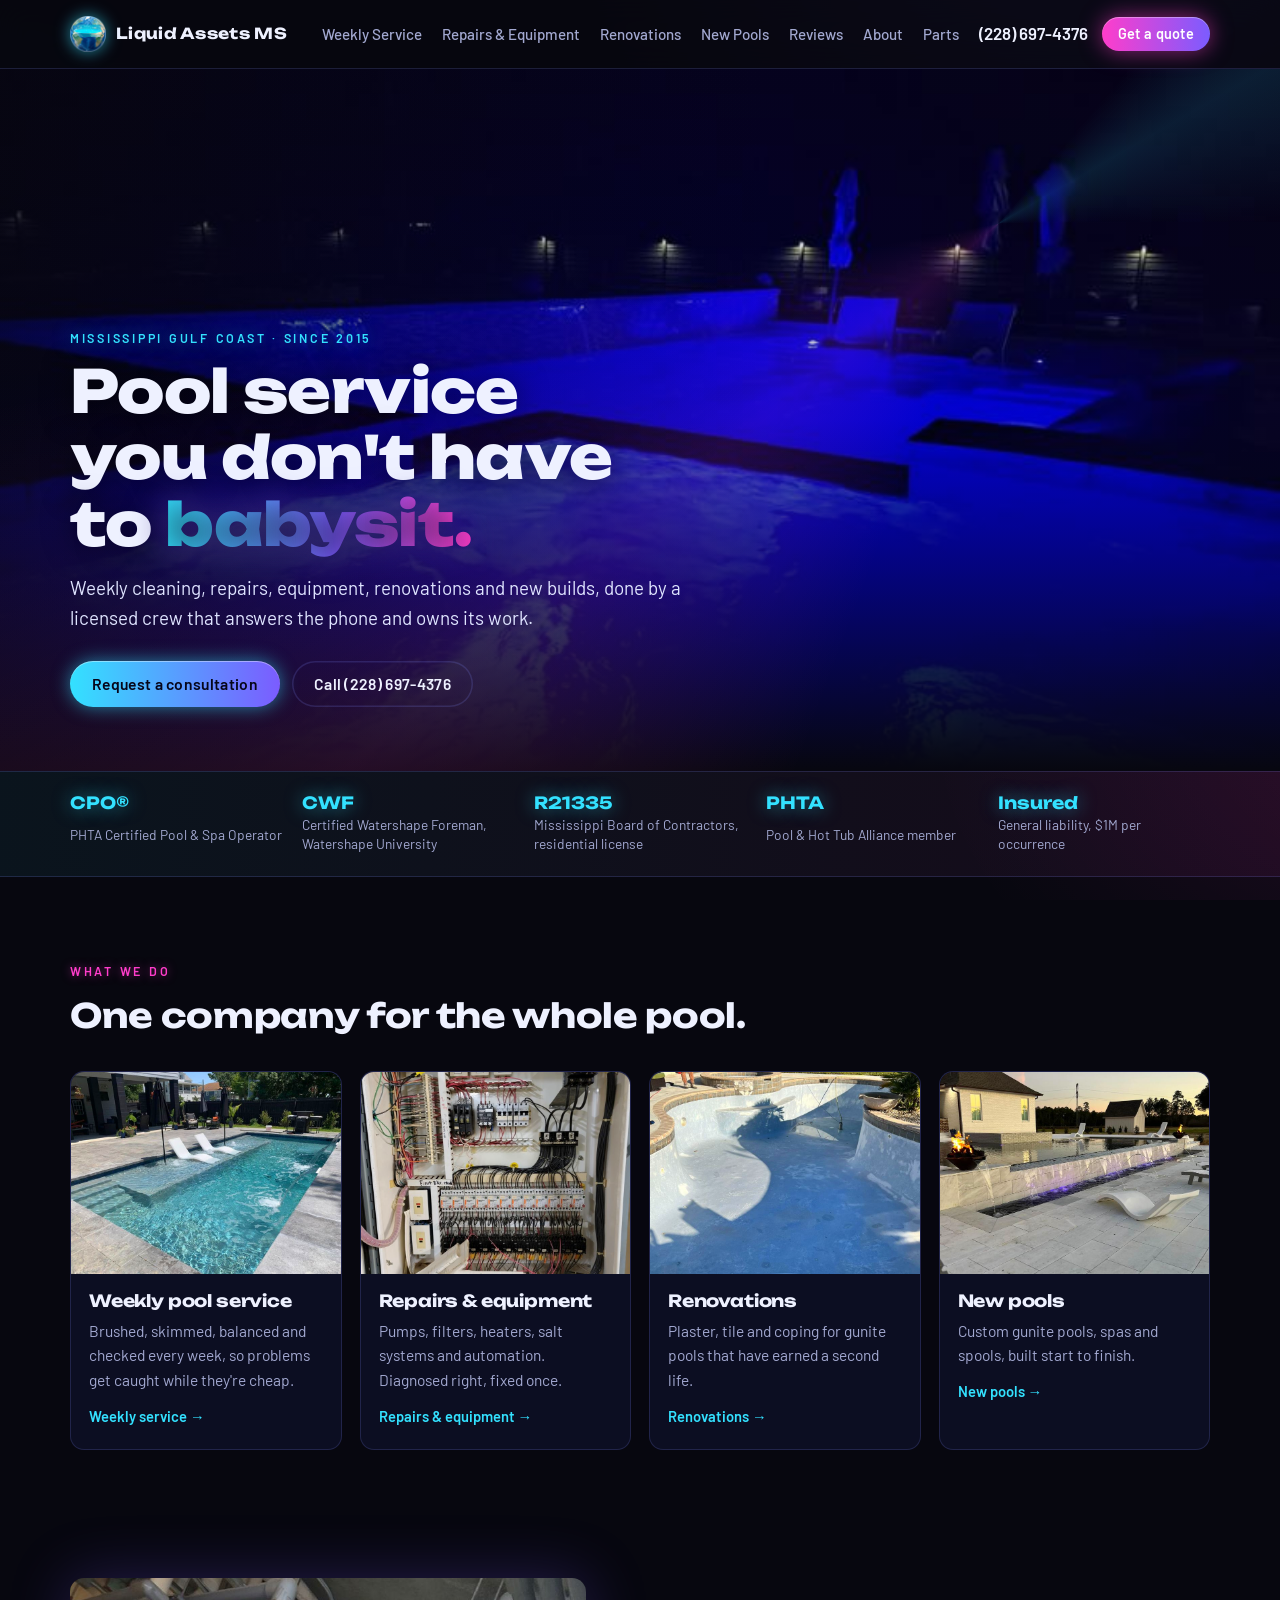
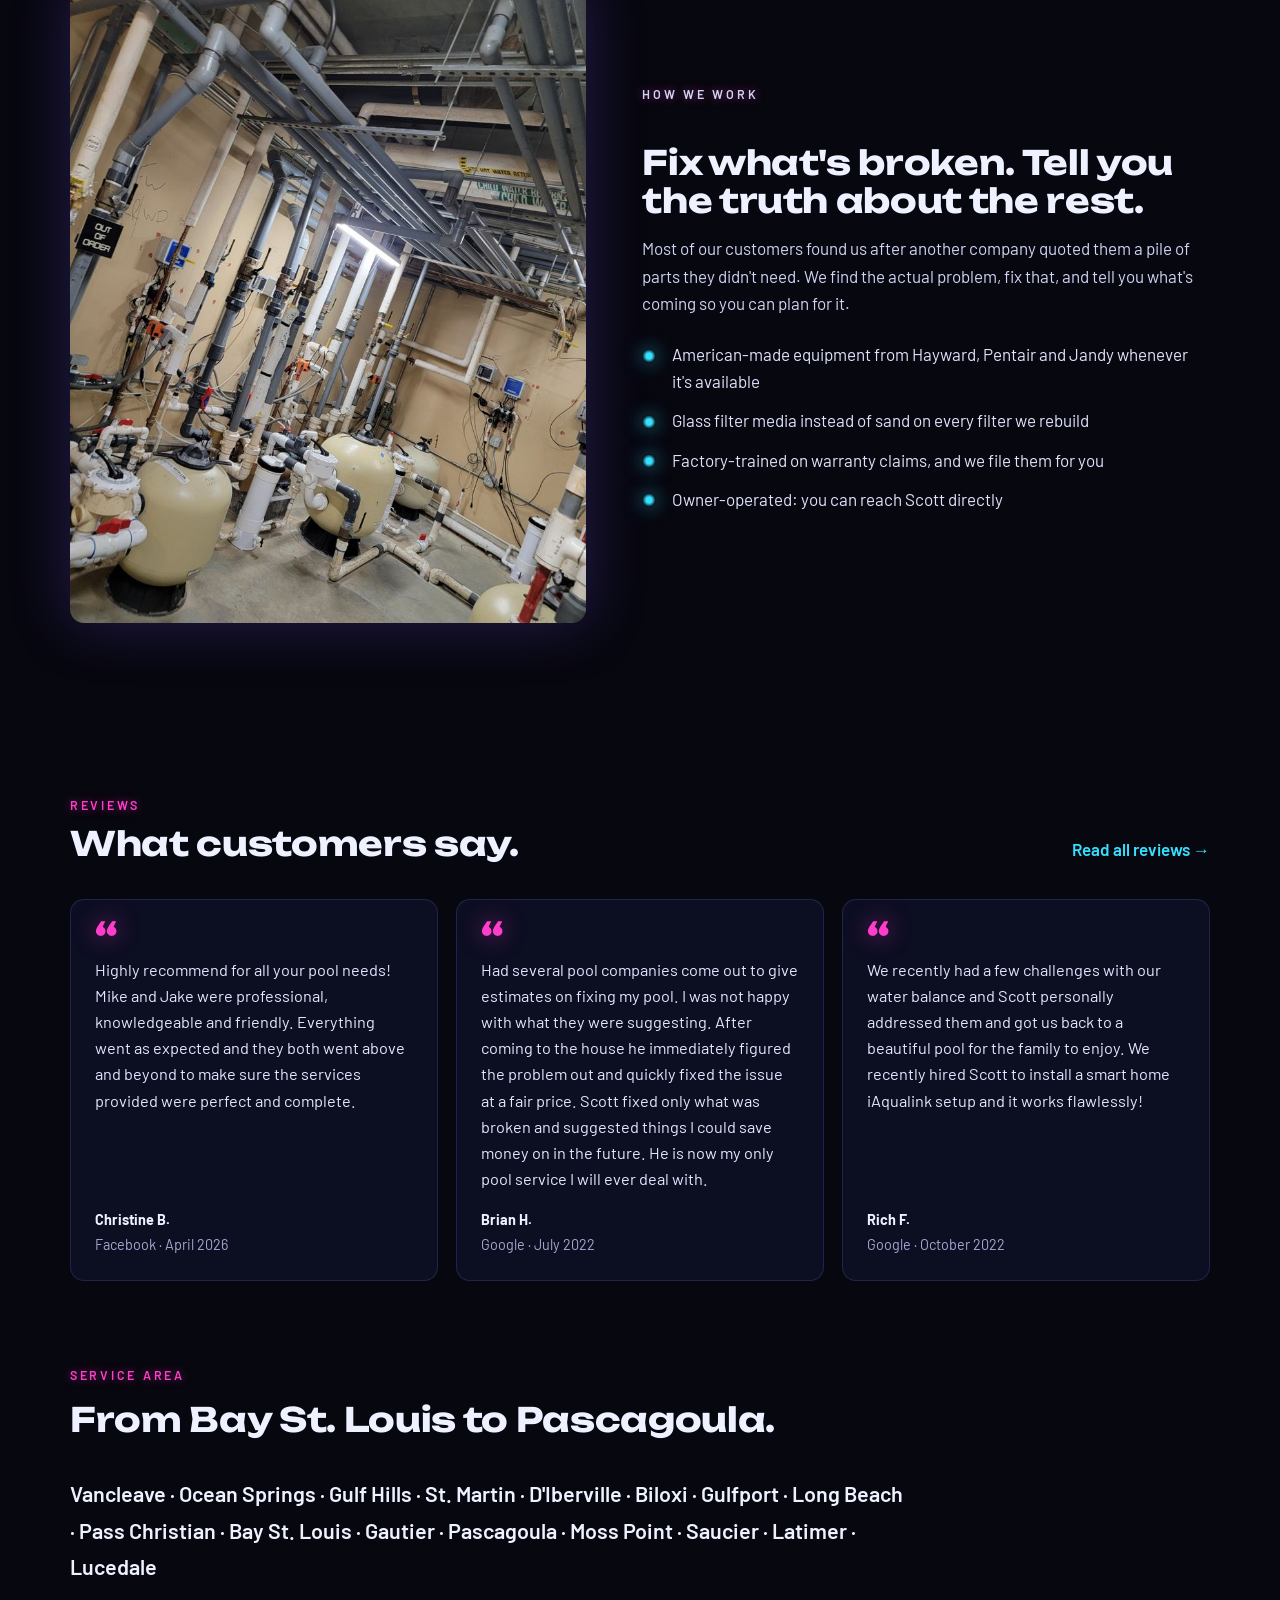
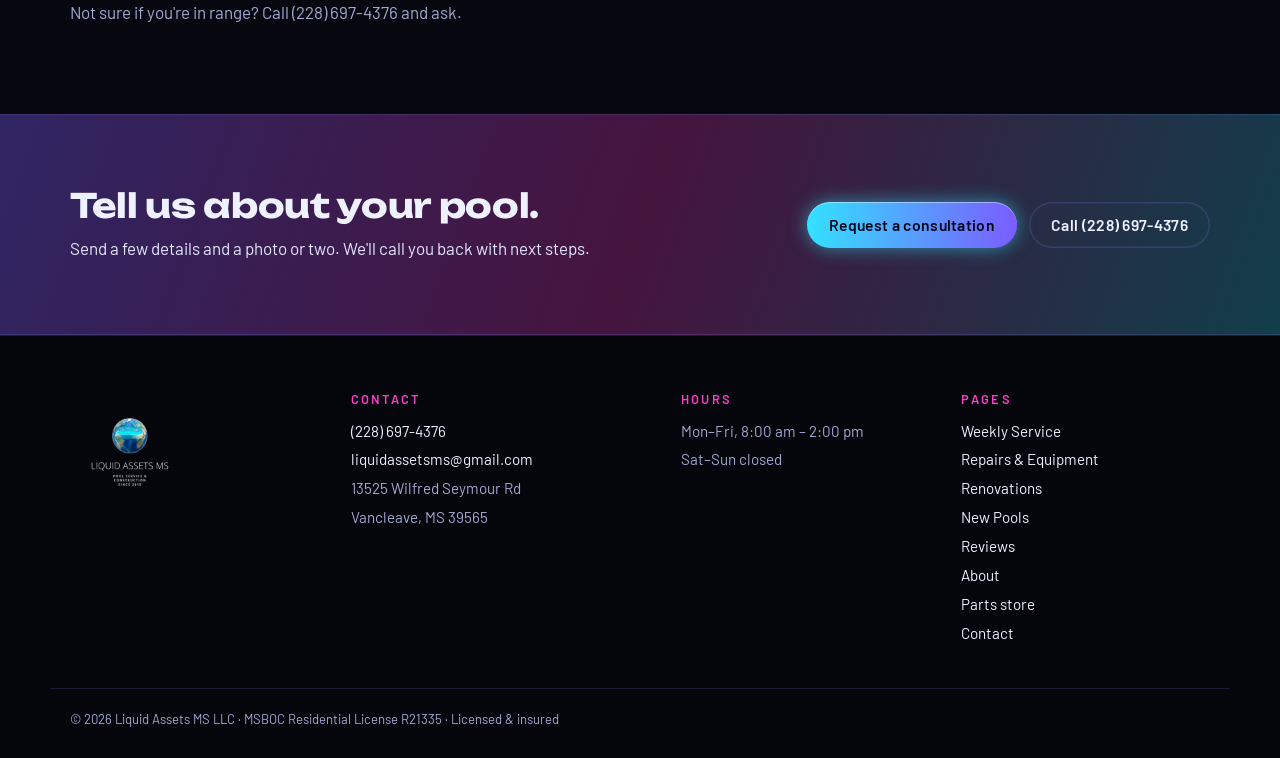
==== index.html @ 737e384e "Rebuild liquidassetsms.com as a static site Co-Authored-By: Claude Opus 5.5 <noreply@anthropic.com>" ====
<!doctype html>
<html lang="en"><head><meta charset="utf-8"><meta name="viewport" content="width=device-width, initial-scale=1, viewport-fit=cover">
<title>Liquid Assets MS | Pool Service, Repair & Construction on the Mississippi Gulf Coast</title>
<meta name="description" content="Weekly pool service, equipment repair, renovations and new gunite pools from Vancleave to Gulfport. CPO-certified, licensed and insured. Call (228) 697-4376.">
<link rel="canonical" href="https://liquidassetsms.com/">
<meta property="og:title" content="Liquid Assets MS | Pool Service, Repair & Construction on the Mississippi Gulf Coast"><meta property="og:description" content="Weekly pool service, equipment repair, renovations and new gunite pools from Vancleave to Gulfport. CPO-certified, licensed and insured. Call (228) 697-4376.">
<meta property="og:type" content="website"><meta property="og:url" content="https://liquidassetsms.com/">
<meta property="og:image" content="https://liquidassetsms.com/img/night-led-1600.jpg">
<link rel="icon" href="/img/favicon.png"><link rel="apple-touch-icon" href="/img/apple-touch-icon.png">
<link rel="preconnect" href="https://fonts.googleapis.com"><link rel="preconnect" href="https://fonts.gstatic.com" crossorigin>
<link rel="stylesheet" href="https://fonts.googleapis.com/css2?family=Unbounded:wght@500;700;800&family=Barlow:ital,wght@0,400;0,500;0,600;1,400&display=swap">
<link rel="stylesheet" href="/style.css"><script type="application/ld+json">{"@context": "https://schema.org", "@type": "HomeAndConstructionBusiness", "name": "Liquid Assets MS LLC", "url": "https://liquidassetsms.com/", "telephone": "(228) 697-4376", "email": "liquidassetsms@gmail.com", "image": "https://liquidassetsms.com/img/hero-sun-shelf-1600.jpg", "logo": "https://liquidassetsms.com/img/logo-dark.png", "foundingDate": "2015", "address": {"@type": "PostalAddress", "streetAddress": "13525 Wilfred Seymour Rd", "addressLocality": "Vancleave", "addressRegion": "MS", "postalCode": "39565", "addressCountry": "US"}, "areaServed": [{"@type": "City", "name": "Vancleave, MS"}, {"@type": "City", "name": "Ocean Springs, MS"}, {"@type": "City", "name": "Gulf Hills, MS"}, {"@type": "City", "name": "St. Martin, MS"}, {"@type": "City", "name": "D'Iberville, MS"}, {"@type": "City", "name": "Biloxi, MS"}, {"@type": "City", "name": "Gulfport, MS"}, {"@type": "City", "name": "Long Beach, MS"}, {"@type": "City", "name": "Pass Christian, MS"}, {"@type": "City", "name": "Bay St. Louis, MS"}, {"@type": "City", "name": "Gautier, MS"}, {"@type": "City", "name": "Pascagoula, MS"}, {"@type": "City", "name": "Moss Point, MS"}, {"@type": "City", "name": "Saucier, MS"}, {"@type": "City", "name": "Latimer, MS"}, {"@type": "City", "name": "Lucedale, MS"}], "openingHoursSpecification": [{"@type": "OpeningHoursSpecification", "dayOfWeek": ["Monday", "Tuesday", "Wednesday", "Thursday", "Friday"], "opens": "08:00", "closes": "14:00"}], "sameAs": ["https://www.facebook.com/546975282331379"]}</script>
</head><body>
<a class="skip" href="#main">Skip to content</a>
<header class="top">
  <div class="wrap top-row">
    <a class="brand" href="/"><img src="/img/globe.png" alt="" width="36" height="36"><span>Liquid Assets MS</span></a>
    <nav class="nav" aria-label="Main"><a href="/pool-service/">Weekly Service</a><a href="/equipment-repairs-upgrades/">Repairs & Equipment</a><a href="/pool-renovations/">Renovations</a><a href="/new-construction/">New Pools</a><a href="/reviews/">Reviews</a><a href="/about/">About</a><a href="/parts/">Parts</a></nav>
    <div class="top-actions">
      <a class="tel" href="tel:+12286974376">(228) 697-4376</a>
      <a class="btn btn-sm" href="/request-a-consultation/">Get a quote</a>
      <button class="menu" type="button" aria-expanded="false" aria-controls="mnav">Menu</button>
    </div>
  </div>
  <nav id="mnav" class="mnav" hidden aria-label="Mobile"><a href="/pool-service/">Weekly Service</a><a href="/equipment-repairs-upgrades/">Repairs & Equipment</a><a href="/pool-renovations/">Renovations</a><a href="/new-construction/">New Pools</a><a href="/reviews/">Reviews</a><a href="/about/">About</a><a href="/parts/">Parts</a><a href="/contact/">Contact</a></nav>
</header>
<main id="main">
<section class="hero">
  <img class="hero-img" src="/img/night-commercial-1600.jpg" srcset="/img/night-commercial-800.jpg 800w, /img/night-commercial-1600.jpg 1600w" sizes="(max-width: 760px) 100vw, 50vw" alt="Pool lit magenta and blue at night" loading="eager" decoding="async">
  <div class="hero-shade"></div>
  <div class="wrap hero-copy">
    <p class="eyebrow light">Mississippi Gulf Coast · Since 2015</p>
    <h1>Pool service you don't have to <em>babysit.</em></h1>
    <p class="lede light">Weekly cleaning, repairs, equipment, renovations and new builds, done by a licensed crew that answers the phone and owns its work.</p>
    <div class="actions">
      <a class="btn btn-light" href="/request-a-consultation/">Request a consultation</a>
      <a class="btn btn-ghost-light" href="tel:+12286974376">Call (228) 697-4376</a>
    </div>
  </div>
</section>

<section class="creds" aria-label="Licenses and certifications">
  <div class="wrap creds-row">
    <div class="cred"><strong>CPO®</strong><span>PHTA Certified Pool & Spa Operator</span></div><div class="cred"><strong>CWF</strong><span>Certified Watershape Foreman, Watershape University</span></div><div class="cred"><strong>R21335</strong><span>Mississippi Board of Contractors, residential license</span></div><div class="cred"><strong>PHTA</strong><span>Pool & Hot Tub Alliance member</span></div><div class="cred"><strong>Insured</strong><span>General liability, $1M per occurrence</span></div>
  </div>
</section>

<section class="wrap section">
  <div class="section-head">
    <p class="eyebrow">What we do</p>
    <h2>One company for the whole pool.</h2>
  </div>
  <div class="services">
    <a class="svc" href="/pool-service/"><img class="" src="/img/hero-sun-shelf-1600.jpg" srcset="/img/hero-sun-shelf-800.jpg 800w, /img/hero-sun-shelf-1600.jpg 1600w" sizes="(max-width: 760px) 100vw, 50vw" alt="Pool with a tanning ledge, two loungers and a sheer descent" loading="lazy" decoding="async"><div><h3>Weekly pool service</h3><p>Brushed, skimmed, balanced and checked every week, so problems get caught while they're cheap.</p><span class="more">Weekly service</span></div></a>
    <a class="svc" href="/equipment-repairs-upgrades/"><img class="" src="/img/automation-panel-1600.jpg" srcset="/img/automation-panel-800.jpg 800w, /img/automation-panel-1600.jpg 1600w" sizes="(max-width: 760px) 100vw, 50vw" alt="Pool automation control panel wired with relays and breakers" loading="lazy" decoding="async"><div><h3>Repairs & equipment</h3><p>Pumps, filters, heaters, salt systems and automation. Diagnosed right, fixed once.</p><span class="more">Repairs & equipment</span></div></a>
    <a class="svc" href="/pool-renovations/"><img class="" src="/img/plaster-prep-1600.jpg" srcset="/img/plaster-prep-800.jpg 800w, /img/plaster-prep-1600.jpg 1600w" sizes="(max-width: 760px) 100vw, 50vw" alt="Drained gunite pool prepped for new plaster" loading="lazy" decoding="async"><div><h3>Renovations</h3><p>Plaster, tile and coping for gunite pools that have earned a second life.</p><span class="more">Renovations</span></div></a>
    <a class="svc" href="/new-construction/"><img class="" src="/img/sunset-fire-bowl-1600.jpg" srcset="/img/sunset-fire-bowl-800.jpg 800w, /img/sunset-fire-bowl-1600.jpg 1600w" sizes="(max-width: 760px) 100vw, 50vw" alt="New pool at dusk with a fire bowl, sheer descent and paver deck" loading="lazy" decoding="async"><div><h3>New pools</h3><p>Custom gunite pools, spas and spools, built start to finish.</p><span class="more">New pools</span></div></a>
  </div>
</section>

<section class="split">
  <div class="wrap split-grid">
    <div class="split-photo"><img class="" src="/img/equipment-room-1600.jpg" srcset="/img/equipment-room-800.jpg 800w, /img/equipment-room-1600.jpg 1600w" sizes="(max-width: 760px) 100vw, 50vw" alt="Commercial pool equipment room with sand filters and plumbing manifolds" loading="lazy" decoding="async"></div>
    <div class="prose">
      <p class="eyebrow">How we work</p>
      <h2>Fix what's broken. Tell you the truth about the rest.</h2>
      <p>Most of our customers found us after another company quoted them a pile of parts they didn't need. We find the actual problem, fix that, and tell you what's coming so you can plan for it.</p>
      <ul class="checks">
        <li>American-made equipment from Hayward, Pentair and Jandy whenever it's available</li>
        <li>Glass filter media instead of sand on every filter we rebuild</li>
        <li>Factory-trained on warranty claims, and we file them for you</li>
        <li>Owner-operated: you can reach Scott directly</li>
      </ul>
    </div>
  </div>
</section>

<section class="wrap section">
  <div class="section-head row">
    <div><p class="eyebrow">Reviews</p><h2>What customers say.</h2></div>
    <a class="link" href="/reviews/">Read all reviews</a>
  </div>
  <div class="reviews three"><figure class="review"><blockquote>Highly recommend for all your pool needs! Mike and Jake were professional, knowledgeable and friendly. Everything went as expected and they both went above and beyond to make sure the services provided were perfect and complete.</blockquote><figcaption><strong>Christine B.</strong><span>Facebook · April 2026</span></figcaption></figure><figure class="review"><blockquote>Had several pool companies come out to give estimates on fixing my pool. I was not happy with what they were suggesting. After coming to the house he immediately figured the problem out and quickly fixed the issue at a fair price. Scott fixed only what was broken and suggested things I could save money on in the future. He is now my only pool service I will ever deal with.</blockquote><figcaption><strong>Brian H.</strong><span>Google · July 2022</span></figcaption></figure><figure class="review"><blockquote>We recently had a few challenges with our water balance and Scott personally addressed them and got us back to a beautiful pool for the family to enjoy. We recently hired Scott to install a smart home iAqualink setup and it works flawlessly!</blockquote><figcaption><strong>Rich F.</strong><span>Google · October 2022</span></figcaption></figure></div>
</section>

<section class="wrap section area">
  <div class="section-head"><p class="eyebrow">Service area</p><h2>From Bay St. Louis to Pascagoula.</h2></div>
  <p class="towns">Vancleave · Ocean Springs · Gulf Hills · St. Martin · D'Iberville · Biloxi · Gulfport · Long Beach · Pass Christian · Bay St. Louis · Gautier · Pascagoula · Moss Point · Saucier · Latimer · Lucedale</p>
  <p class="muted">Not sure if you're in range? Call (228) 697-4376 and ask.</p>
</section>

<section class="band">
  <div class="wrap band-inner">
    <div><h2>Tell us about your pool.</h2><p>Send a few details and a photo or two. We'll call you back with next steps.</p></div>
    <div class="band-actions">
      <a class="btn btn-light" href="/request-a-consultation/">Request a consultation</a>
      <a class="btn btn-ghost-light" href="tel:+12286974376">Call (228) 697-4376</a>
    </div>
  </div>
</section>
</main>
<footer class="foot">
  <div class="wrap foot-grid">
    <div><img src="/img/logo-white.png" alt="Liquid Assets MS, pool service and construction since 2015" width="120" height="120"></div>
    <div><h2>Contact</h2><p><a href="tel:+12286974376">(228) 697-4376</a><br><a href="mailto:liquidassetsms@gmail.com">liquidassetsms@gmail.com</a><br>13525 Wilfred Seymour Rd<br>Vancleave, MS 39565</p></div>
    <div><h2>Hours</h2><p>Mon–Fri, 8:00 am – 2:00 pm<br>Sat–Sun closed</p></div>
    <div><h2>Pages</h2><p><a href="/pool-service/">Weekly Service</a><br><a href="/equipment-repairs-upgrades/">Repairs & Equipment</a><br><a href="/pool-renovations/">Renovations</a><br><a href="/new-construction/">New Pools</a><br><a href="/reviews/">Reviews</a><br><a href="/about/">About</a><br><a href="/parts/">Parts store</a><br><a href="/contact/">Contact</a></p></div>
  </div>
  <div class="wrap fine">© <span id="yr">2026</span> Liquid Assets MS LLC · MSBOC Residential License R21335 · Licensed &amp; insured</div>
</footer>
<script>
document.getElementById('yr').textContent=new Date().getFullYear();
var m=document.querySelector('.menu'),mn=document.getElementById('mnav');
m.addEventListener('click',function(){var o=mn.hidden;mn.hidden=!o;m.setAttribute('aria-expanded',o);m.textContent=o?'Close':'Menu';});
document.querySelectorAll('form[data-preview="1"]').forEach(function(f){f.addEventListener('submit',function(e){e.preventDefault();f.querySelector('.form-note').textContent='Preview only: on the live site this sends to liquidassetsms@gmail.com.';});});
</script>
</body></html>
---- style.css ----
/* Liquid Assets MS: night-swim theme. Dark ground, neon pool light, one glow per element. */
:root {
  color-scheme: dark;
  --night: #07070f;
  --deep: #0c0e22;
  --panel: #12153a;
  --panel-2: #181c4a;
  --ink: #eef1ff;
  --muted: #a2a8d0;
  --line: rgba(130, 140, 255, .18);
  --cyan: #33e1ff;
  --magenta: #ff3dcb;
  --violet: #7b5cff;
  --glow-c: 0 0 18px rgba(51, 225, 255, .55);
  --glow-m: 0 0 22px rgba(255, 61, 203, .55);
  --radius: 14px;
  --display: "Unbounded", "Arial Black", "Helvetica Neue", sans-serif;
  --body: "Barlow", "Helvetica Neue", Arial, sans-serif;
}
* { box-sizing: border-box; }
html { scroll-behavior: smooth; }
body {
  margin: 0; background: var(--night); color: var(--ink);
  font: 400 17px/1.6 var(--body);
  background-image:
    radial-gradient(900px 600px at 85% -10%, rgba(123, 92, 255, .22), transparent 60%),
    radial-gradient(700px 500px at -10% 30%, rgba(51, 225, 255, .10), transparent 60%),
    radial-gradient(800px 600px at 110% 80%, rgba(255, 61, 203, .10), transparent 60%);
  background-attachment: fixed;
}
[hidden] { display: none !important; }
img { max-width: 100%; height: auto; display: block; }
a { color: var(--cyan); text-decoration: none; }
a:hover { text-shadow: var(--glow-c); }
:focus-visible { outline: 2px solid var(--cyan); outline-offset: 3px; border-radius: 6px; }
h1, h2, h3 { font-family: var(--display); line-height: 1.12; margin: 0; text-wrap: balance; letter-spacing: -.01em; }
h1 { font-size: clamp(2rem, 5.4vw, 3.7rem); font-weight: 800; }
h2 { font-size: clamp(1.4rem, 3vw, 2.1rem); font-weight: 700; }
h3 { font-size: 1.05rem; font-weight: 700; }
h1 em, h2 em {
  font-style: normal;
  background: linear-gradient(90deg, var(--cyan), var(--violet) 55%, var(--magenta));
  -webkit-background-clip: text; background-clip: text; color: transparent;
  filter: drop-shadow(0 0 14px rgba(123, 92, 255, .5));
}
p { margin: 0; }
.wrap { width: 100%; max-width: 1180px; margin-inline: auto; padding-inline: 20px; }
.skip { position: absolute; left: -999px; top: 8px; background: var(--ink); color: var(--night); padding: 8px 12px; z-index: 50; }
.skip:focus { left: 8px; }
.eyebrow {
  font: 600 .78rem/1 var(--body); letter-spacing: .22em; text-transform: uppercase; color: var(--magenta);
  text-shadow: 0 0 10px rgba(255, 61, 203, .5); margin-bottom: 14px;
}
.eyebrow.light { color: var(--cyan); text-shadow: var(--glow-c); }
.lede { font-size: 1.18rem; color: var(--muted); max-width: 60ch; margin-top: 16px; }
.lede.light { color: #dfe4ff; }
.muted { color: var(--muted); }

/* buttons */
.btn {
  display: inline-flex; align-items: center; justify-content: center; gap: 8px;
  font: 600 .98rem/1 var(--body); letter-spacing: .02em; color: #fff;
  padding: 15px 22px; border-radius: 999px; border: 0; cursor: pointer;
  background: linear-gradient(90deg, var(--magenta), var(--violet));
  box-shadow: var(--glow-m), inset 0 1px 0 rgba(255, 255, 255, .35);
  transition: transform .15s ease, box-shadow .2s ease;
}
.btn:hover { transform: translateY(-1px); box-shadow: 0 0 32px rgba(255, 61, 203, .8), inset 0 1px 0 rgba(255, 255, 255, .4); text-shadow: none; }
.btn-sm { padding: 10px 16px; font-size: .9rem; }
.btn-light { background: linear-gradient(90deg, var(--cyan), var(--violet)); box-shadow: var(--glow-c), inset 0 1px 0 rgba(255, 255, 255, .4); color: #06061a; }
.btn-light:hover { box-shadow: 0 0 34px rgba(51, 225, 255, .85); }
.btn-ghost, .btn-ghost-light { background: transparent; color: var(--ink); box-shadow: inset 0 0 0 1.5px var(--line); }
.btn-ghost:hover, .btn-ghost-light:hover { box-shadow: inset 0 0 0 1.5px var(--cyan), var(--glow-c); }
.actions { display: flex; flex-wrap: wrap; gap: 12px; margin-top: 28px; }
.link { font-weight: 600; }
.link::after { content: " →"; }

/* header */
.top { position: sticky; top: env(safe-area-inset-top, 0px); z-index: 20; background: rgba(7, 7, 15, .78); backdrop-filter: blur(14px); -webkit-backdrop-filter: blur(14px); border-bottom: 1px solid var(--line); }
.top-row { display: flex; align-items: center; gap: 20px; min-height: 68px; }
.brand { display: flex; align-items: center; gap: 10px; color: var(--ink); font: 700 .95rem/1 var(--display); letter-spacing: .02em; white-space: nowrap; }
.brand img { filter: drop-shadow(0 0 8px rgba(51, 225, 255, .6)); }
.brand:hover { text-shadow: none; }
.nav { display: flex; gap: 20px; margin-left: auto; }
.nav a { color: var(--muted); font-weight: 500; font-size: .95rem; white-space: nowrap; }
.nav a:hover, .nav a[aria-current="page"] { color: var(--ink); text-shadow: var(--glow-c); }
.top-actions { display: flex; align-items: center; gap: 14px; }
.tel { color: var(--ink); font-weight: 600; white-space: nowrap; }
.menu { display: none; background: transparent; color: var(--ink); border: 1.5px solid var(--line); border-radius: 999px; padding: 9px 14px; font: 600 .9rem var(--body); cursor: pointer; }
.mnav { display: grid; padding: 8px 20px 18px; border-top: 1px solid var(--line); }
.mnav a { color: var(--ink); padding: 12px 0; border-bottom: 1px solid var(--line); font-weight: 500; }
@media (max-width: 1080px) { .nav { display: none; } .menu { display: inline-block; } .top-actions { margin-left: auto; } }
@media (max-width: 560px) { .tel { display: none; } .brand span { font-size: .82rem; } }

/* hero */
.hero { position: relative; isolation: isolate; overflow: hidden; min-height: min(78vh, 720px); display: flex; align-items: flex-end; }
.hero-img { position: absolute; inset: 0; width: 100%; height: 100%; object-fit: cover; z-index: -2; }
.hero-shade { position: absolute; inset: 0; z-index: -1;
  background: linear-gradient(180deg, rgba(7, 7, 15, .05) 0%, rgba(7, 7, 15, .2) 50%, var(--night) 100%),
              linear-gradient(90deg, rgba(7, 7, 15, .7) 0%, rgba(7, 7, 15, 0) 60%); }
.hero::after { /* slow club-light sweep */
  content: ""; position: absolute; inset: -20%; z-index: -1; pointer-events: none;
  background: conic-gradient(from 0deg at 70% 30%, transparent 0 40deg, rgba(51, 225, 255, .12) 60deg, transparent 90deg 200deg, rgba(255, 61, 203, .12) 230deg, transparent 260deg);
  animation: sweep 18s linear infinite;
}
@keyframes sweep { to { transform: rotate(360deg); } }
.hero-copy { padding-block: 120px 64px; }
.hero h1 { max-width: 14ch; text-shadow: 0 2px 30px rgba(0, 0, 0, .6); }

/* credentials strip */
.creds { border-block: 1px solid var(--line); background: linear-gradient(90deg, rgba(51, 225, 255, .06), rgba(255, 61, 203, .06)); }
.creds-row { display: grid; grid-template-columns: repeat(5, 1fr); gap: 20px; padding-block: 22px; }
.cred { display: grid; gap: 4px; }
.cred strong { font: 700 1.05rem/1.1 var(--display); color: var(--cyan); text-shadow: var(--glow-c); }
.cred span { font-size: .86rem; color: var(--muted); line-height: 1.35; }
@media (max-width: 900px) { .creds-row { grid-template-columns: repeat(2, 1fr); } }

/* sections */
.section { padding-block: 88px; }
.section-head { margin-bottom: 36px; display: grid; gap: 6px; }
.section-head.row { display: flex; justify-content: space-between; align-items: end; gap: 20px; flex-wrap: wrap; }
.services { display: grid; grid-template-columns: repeat(4, 1fr); gap: 18px; }
@media (max-width: 1000px) { .services { grid-template-columns: repeat(2, 1fr); } }
@media (max-width: 560px) { .services { grid-template-columns: 1fr; } }
.svc { display: grid; grid-template-rows: auto 1fr; background: var(--deep); border: 1px solid var(--line); border-radius: var(--radius); overflow: hidden; color: var(--ink); transition: border-color .2s, box-shadow .2s, transform .2s; }
.svc img { aspect-ratio: 4 / 3; object-fit: cover; width: 100%; filter: saturate(1.15); }
.svc > div { padding: 18px 18px 20px; display: grid; gap: 8px; align-content: start; }
.svc p { color: var(--muted); font-size: .97rem; }
.svc .more { color: var(--cyan); font-weight: 600; font-size: .92rem; margin-top: 4px; }
.svc .more::after { content: " →"; }
.svc:hover { border-color: rgba(51, 225, 255, .6); box-shadow: 0 0 0 1px rgba(51, 225, 255, .3), 0 10px 40px rgba(51, 225, 255, .15); transform: translateY(-2px); text-shadow: none; }

.split { padding-block: 40px 88px; }
.split-grid { display: grid; grid-template-columns: 1fr 1.1fr; gap: 56px; align-items: center; }
.split-photo img { border-radius: var(--radius); aspect-ratio: 4 / 5; object-fit: cover; width: 100%; box-shadow: 0 0 60px rgba(123, 92, 255, .25); }
@media (max-width: 860px) { .split-grid { grid-template-columns: 1fr; gap: 32px; } .split-photo img { aspect-ratio: 4 / 3; } }
.prose { display: grid; gap: 16px; max-width: 64ch; }
.prose h2 { margin-top: 14px; }
.prose h2:first-child { margin-top: 0; }
.prose p { color: #cfd3f2; }
.checks { list-style: none; padding: 0; margin: 8px 0 0; display: grid; gap: 12px; }
.checks li { padding-left: 30px; position: relative; color: #dfe2fb; }
.checks li::before { content: ""; position: absolute; left: 0; top: .45em; width: 14px; height: 14px; border-radius: 50%; background: radial-gradient(circle, var(--cyan) 30%, transparent 70%); box-shadow: var(--glow-c); }

/* reviews */
.reviews { display: grid; grid-template-columns: repeat(2, 1fr); gap: 18px; }
.reviews.three { grid-template-columns: repeat(3, 1fr); }
@media (max-width: 960px) { .reviews, .reviews.three { grid-template-columns: 1fr; } }
.review { margin: 0; padding: 24px; background: var(--deep); border: 1px solid var(--line); border-radius: var(--radius); display: grid; gap: 16px; align-content: space-between; }
.review blockquote { margin: 0; font-size: 1.02rem; color: #e3e6ff; }
.review blockquote::before { content: "“"; display: block; font: 800 2.4rem/0.6 var(--display); color: var(--magenta); text-shadow: var(--glow-m); margin-bottom: 10px; }
.review figcaption { display: grid; gap: 2px; font-size: .9rem; }
.review figcaption span { color: var(--muted); }

.area { padding-top: 0; }
.towns { font: 600 clamp(1.05rem, 2.2vw, 1.35rem)/1.7 var(--body); color: var(--ink); max-width: 70ch; }
.area .muted { margin-top: 14px; }

/* CTA band */
.band { padding-block: 72px; background: linear-gradient(110deg, rgba(123, 92, 255, .35), rgba(255, 61, 203, .25) 50%, rgba(51, 225, 255, .25)); border-block: 1px solid var(--line); }
.band-inner { display: flex; justify-content: space-between; align-items: center; gap: 28px; flex-wrap: wrap; }
.band p { color: #e3e6ff; margin-top: 10px; max-width: 52ch; }
.band-actions { display: flex; gap: 12px; flex-wrap: wrap; }

/* inner pages */
.page-head { padding-block: 72px 56px; }
.page-head.plain { padding-bottom: 24px; }
.page-head-grid { display: grid; grid-template-columns: 1.05fr 1fr; gap: 48px; align-items: center; }
.page-photo img { border-radius: var(--radius); aspect-ratio: 4 / 3; object-fit: cover; width: 100%; box-shadow: 0 0 70px rgba(51, 225, 255, .18); }
@media (max-width: 860px) { .page-head-grid { grid-template-columns: 1fr; gap: 28px; } .page-head { padding-top: 48px; } }
.prose-grid { display: grid; grid-template-columns: 1.6fr 1fr; gap: 56px; align-items: start; padding-block: 32px 88px; }
.contact-grid { display: grid; grid-template-columns: 1.4fr 1fr; gap: 48px; align-items: start; padding-block: 24px 88px; }
@media (max-width: 860px) { .prose-grid, .contact-grid { grid-template-columns: 1fr; gap: 32px; } }
.spec { background: var(--panel); border: 1px solid var(--line); border-radius: var(--radius); padding: 24px; display: grid; gap: 14px; position: sticky; top: 96px; }
@media (max-width: 860px) { .spec { position: static; } }
.spec h2 { font-size: 1.05rem; color: var(--cyan); text-shadow: var(--glow-c); }
.spec ul { list-style: none; padding: 0; margin: 0; display: grid; gap: 10px; }
.spec li { padding-bottom: 10px; border-bottom: 1px solid var(--line); color: #dfe2fb; }
.spec li:last-child { border-bottom: 0; padding-bottom: 0; }
.spec .k { display: block; font-size: .75rem; letter-spacing: .16em; text-transform: uppercase; color: var(--muted); }
.ba { margin: 8px 0; display: grid; grid-template-columns: 1fr 1fr; gap: 12px; }
.ba img { border-radius: 10px; aspect-ratio: 3 / 4; object-fit: cover; width: 100%; }
.ba figcaption { font-size: .8rem; letter-spacing: .16em; text-transform: uppercase; color: var(--muted); margin-top: 6px; }
.gallery { display: grid; grid-template-columns: 1fr 1fr; gap: 12px; margin: 8px 0; }
.gallery img { border-radius: 10px; aspect-ratio: 4 / 3; object-fit: cover; width: 100%; }
.badge { width: 120px; height: auto; margin-top: 6px; filter: drop-shadow(0 0 12px rgba(51, 225, 255, .35)); }

/* forms */
.form { display: grid; gap: 8px; background: var(--deep); border: 1px solid var(--line); border-radius: var(--radius); padding: 26px; }
.form .two { display: grid; grid-template-columns: 1fr 1fr; gap: 14px; }
@media (max-width: 560px) { .form .two { grid-template-columns: 1fr; } }
.form .two > div { display: grid; gap: 8px; }
label { font-weight: 600; font-size: .92rem; margin-top: 8px; }
.opt { color: var(--muted); font-weight: 400; }
input, select, textarea {
  width: 100%; font: 400 1rem var(--body); color: var(--ink); background: var(--night);
  border: 1px solid var(--line); border-radius: 10px; padding: 13px 14px;
}
input:focus, select:focus, textarea:focus { outline: none; border-color: var(--cyan); box-shadow: var(--glow-c); }
.form .btn { margin-top: 16px; justify-self: start; }
.honey { position: absolute; left: -5000px; }
.form-note { color: var(--cyan); min-height: 1.4em; }

/* footer */
.foot { border-top: 1px solid var(--line); background: #05050c; padding-top: 56px; }
.foot-grid { display: grid; grid-template-columns: 1fr 1.2fr 1fr 1fr; gap: 32px; }
@media (max-width: 860px) { .foot-grid { grid-template-columns: 1fr 1fr; } }
.foot h2 { font-size: .8rem; letter-spacing: .18em; text-transform: uppercase; color: var(--magenta); font-family: var(--body); font-weight: 600; margin-bottom: 10px; }
.foot p { color: var(--muted); line-height: 1.9; font-size: .95rem; }
.foot a { color: var(--ink); }
.fine { border-top: 1px solid var(--line); margin-top: 40px; padding-block: 20px 28px; font-size: .82rem; color: var(--muted); }

@media (prefers-reduced-motion: reduce) {
  *, *::before, *::after { animation: none !important; transition: none !important; }
  html { scroll-behavior: auto; }
}
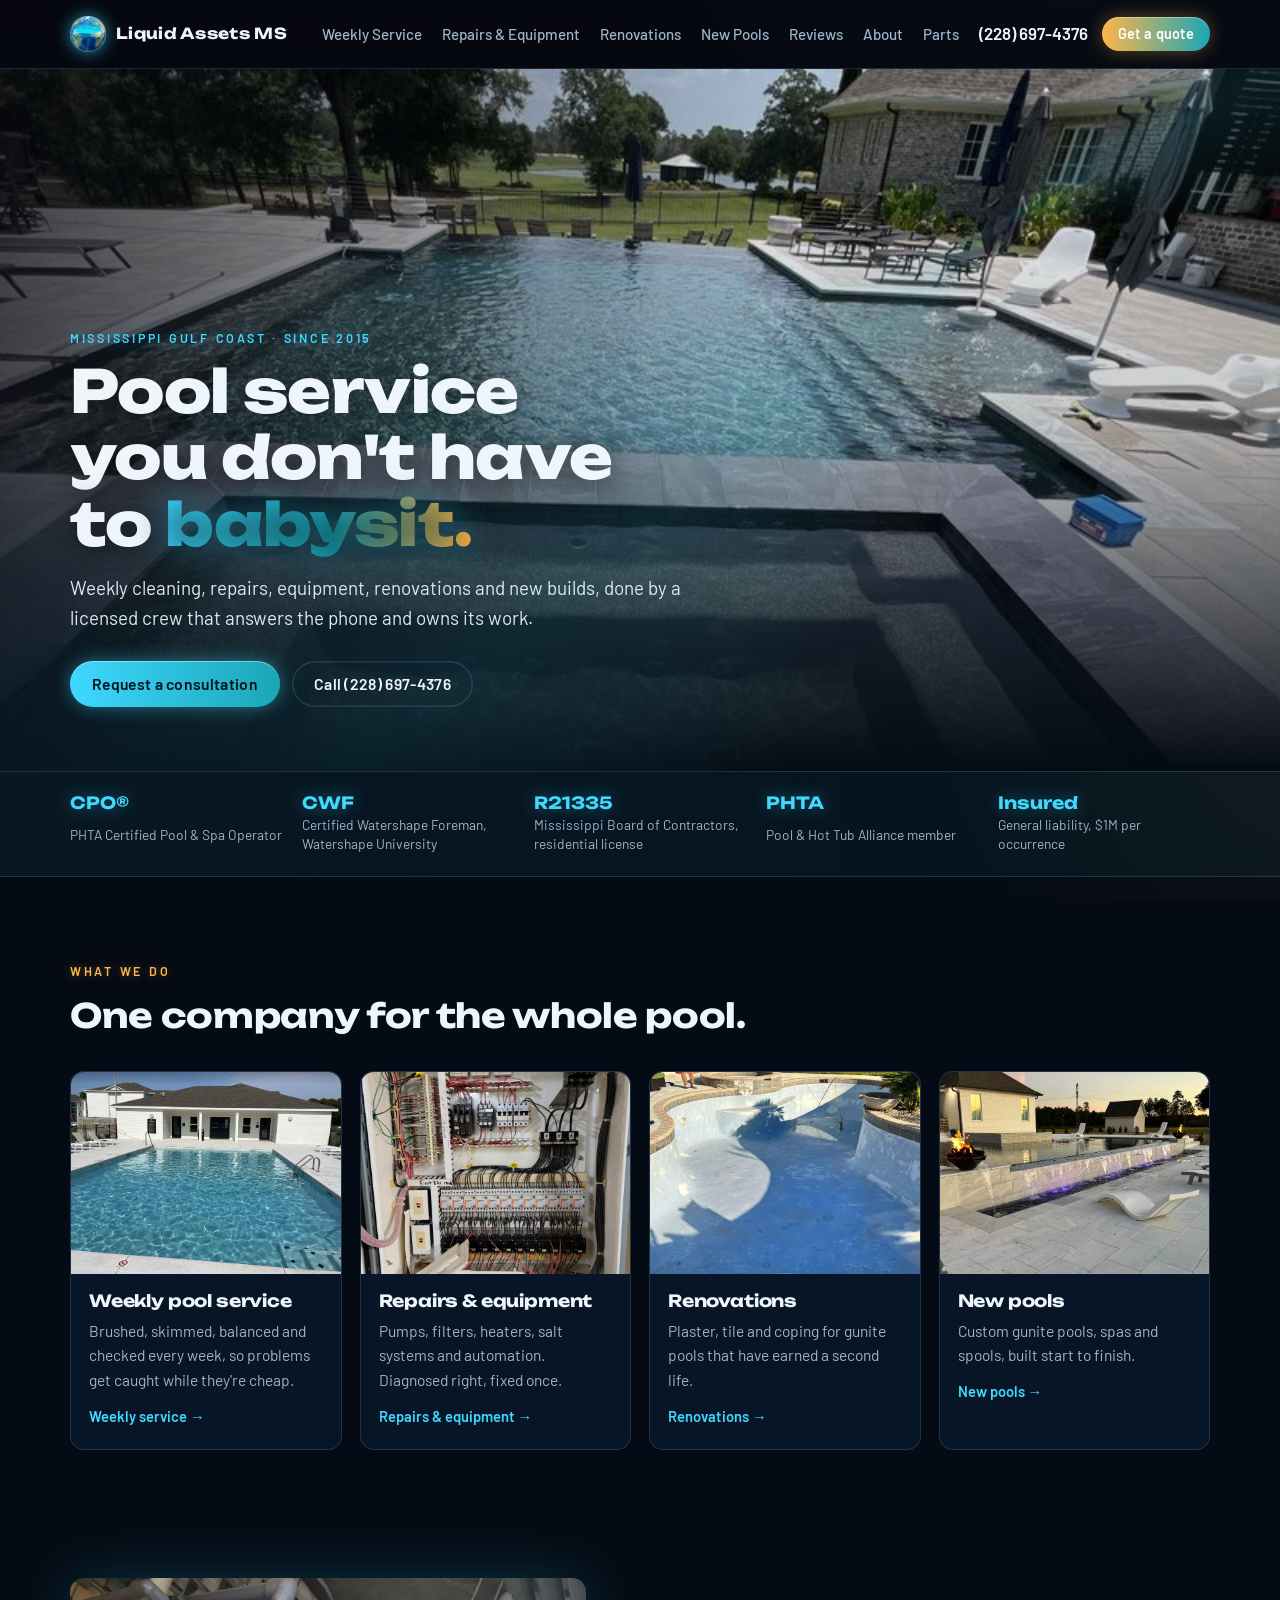
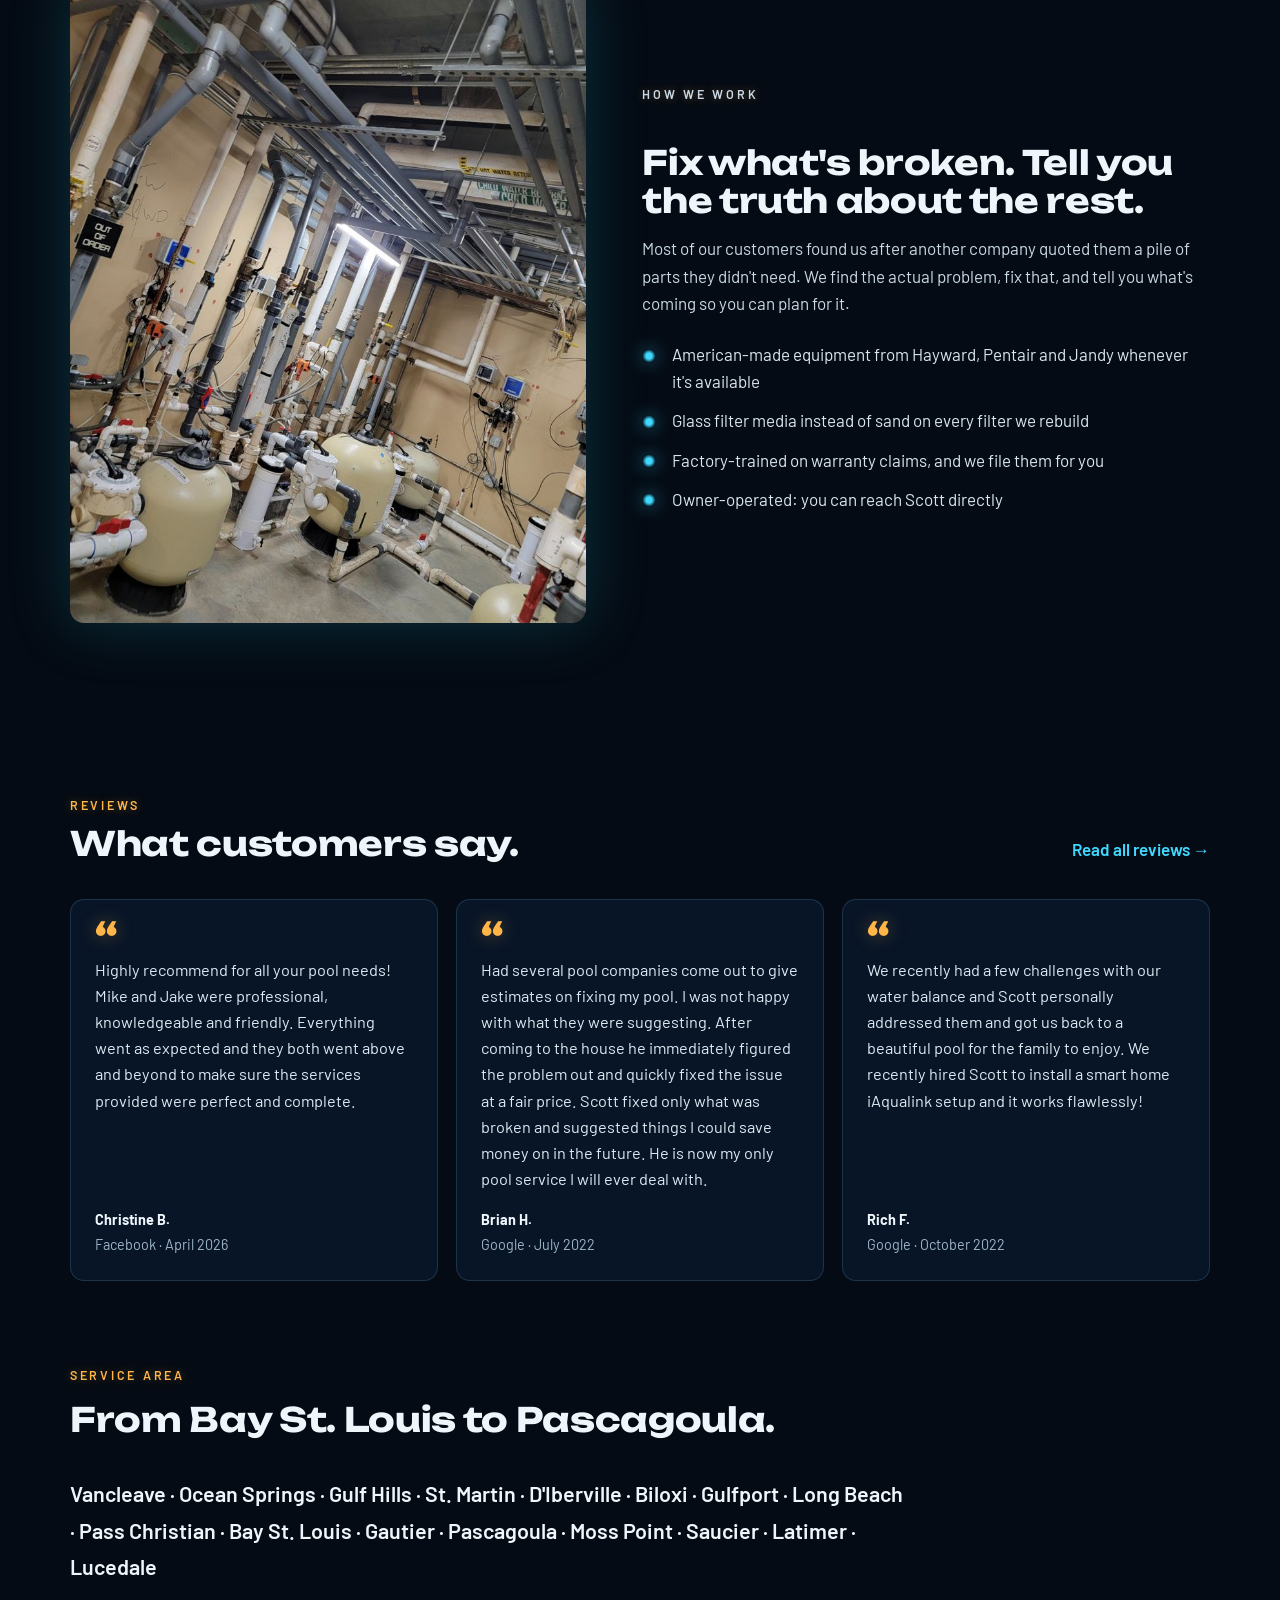
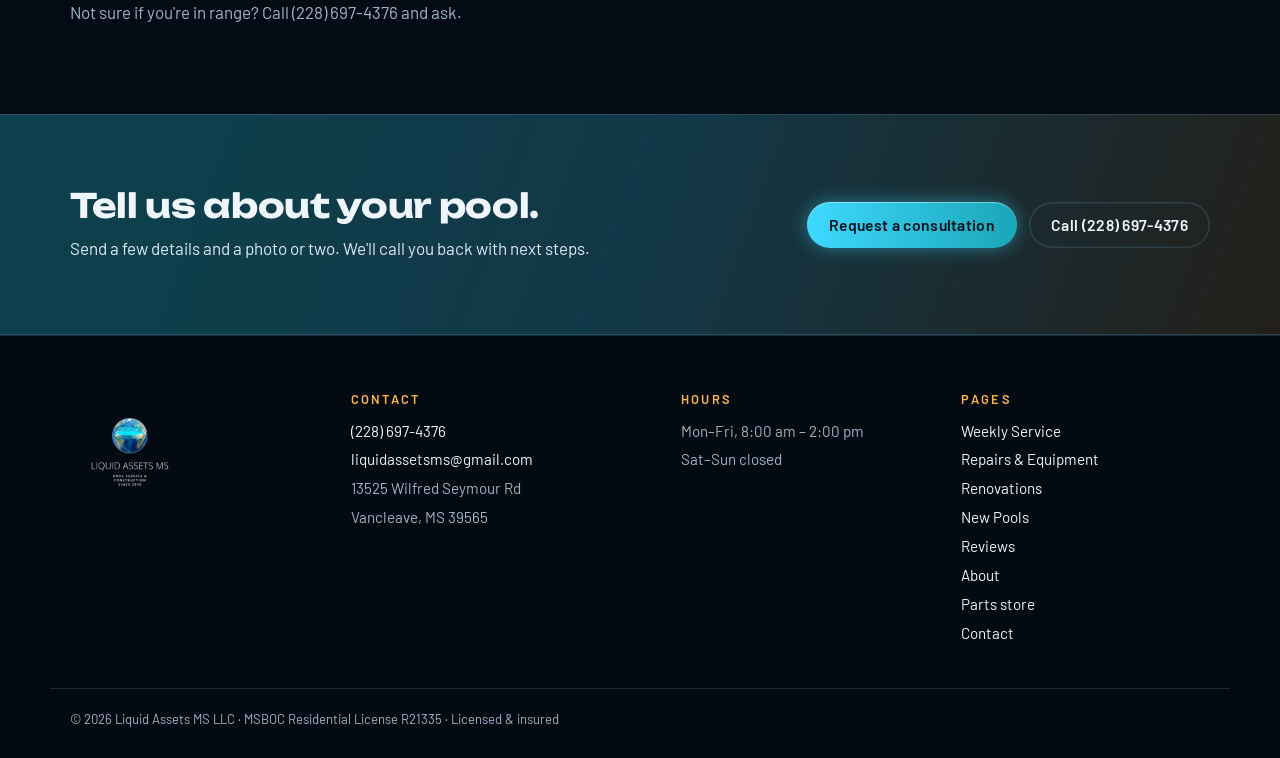
==== commit 59df2045: "Photo refresh: Spruill and Canvas Apartments, 2026-10-06 New hero (spa and infinity edge, Pass Chris" ====
--- a/index.html
+++ b/index.html
@@ -5,28 +5,28 @@
 <link rel="canonical" href="https://liquidassetsms.com/">
 <meta property="og:title" content="Liquid Assets MS | Pool Service, Repair & Construction on the Mississippi Gulf Coast"><meta property="og:description" content="Weekly pool service, equipment repair, renovations and new gunite pools from Vancleave to Gulfport. CPO-certified, licensed and insured. Call (228) 697-4376.">
 <meta property="og:type" content="website"><meta property="og:url" content="https://liquidassetsms.com/">
-<meta property="og:image" content="https://liquidassetsms.com/img/night-led-1600.jpg">
+<meta property="og:image" content="https://liquidassetsms.com/img/spruill-spa-infinity-1600.jpg">
 <link rel="icon" href="/img/favicon.png"><link rel="apple-touch-icon" href="/img/apple-touch-icon.png">
 <link rel="preconnect" href="https://fonts.googleapis.com"><link rel="preconnect" href="https://fonts.gstatic.com" crossorigin>
 <link rel="stylesheet" href="https://fonts.googleapis.com/css2?family=Unbounded:wght@500;700;800&family=Barlow:ital,wght@0,400;0,500;0,600;1,400&display=swap">
-<link rel="stylesheet" href="/style.css"><script type="application/ld+json">{"@context": "https://schema.org", "@type": "HomeAndConstructionBusiness", "name": "Liquid Assets MS LLC", "url": "https://liquidassetsms.com/", "telephone": "(228) 697-4376", "email": "liquidassetsms@gmail.com", "image": "https://liquidassetsms.com/img/hero-sun-shelf-1600.jpg", "logo": "https://liquidassetsms.com/img/logo-dark.png", "foundingDate": "2015", "address": {"@type": "PostalAddress", "streetAddress": "13525 Wilfred Seymour Rd", "addressLocality": "Vancleave", "addressRegion": "MS", "postalCode": "39565", "addressCountry": "US"}, "areaServed": [{"@type": "City", "name": "Vancleave, MS"}, {"@type": "City", "name": "Ocean Springs, MS"}, {"@type": "City", "name": "Gulf Hills, MS"}, {"@type": "City", "name": "St. Martin, MS"}, {"@type": "City", "name": "D'Iberville, MS"}, {"@type": "City", "name": "Biloxi, MS"}, {"@type": "City", "name": "Gulfport, MS"}, {"@type": "City", "name": "Long Beach, MS"}, {"@type": "City", "name": "Pass Christian, MS"}, {"@type": "City", "name": "Bay St. Louis, MS"}, {"@type": "City", "name": "Gautier, MS"}, {"@type": "City", "name": "Pascagoula, MS"}, {"@type": "City", "name": "Moss Point, MS"}, {"@type": "City", "name": "Saucier, MS"}, {"@type": "City", "name": "Latimer, MS"}, {"@type": "City", "name": "Lucedale, MS"}], "openingHoursSpecification": [{"@type": "OpeningHoursSpecification", "dayOfWeek": ["Monday", "Tuesday", "Wednesday", "Thursday", "Friday"], "opens": "08:00", "closes": "14:00"}], "sameAs": ["https://www.facebook.com/546975282331379"]}</script>
+<link rel="stylesheet" href="/style.css"><script type="application/ld+json">{"@context": "https://schema.org", "@type": "HomeAndConstructionBusiness", "name": "Liquid Assets MS LLC", "url": "https://liquidassetsms.com/", "telephone": "(228) 697-4376", "email": "liquidassetsms@gmail.com", "image": "https://liquidassetsms.com/img/spruill-spa-infinity-1600.jpg", "logo": "https://liquidassetsms.com/img/logo-dark.png", "foundingDate": "2015", "address": {"@type": "PostalAddress", "streetAddress": "13525 Wilfred Seymour Rd", "addressLocality": "Vancleave", "addressRegion": "MS", "postalCode": "39565", "addressCountry": "US"}, "areaServed": [{"@type": "City", "name": "Vancleave, MS"}, {"@type": "City", "name": "Ocean Springs, MS"}, {"@type": "City", "name": "Gulf Hills, MS"}, {"@type": "City", "name": "St. Martin, MS"}, {"@type": "City", "name": "D'Iberville, MS"}, {"@type": "City", "name": "Biloxi, MS"}, {"@type": "City", "name": "Gulfport, MS"}, {"@type": "City", "name": "Long Beach, MS"}, {"@type": "City", "name": "Pass Christian, MS"}, {"@type": "City", "name": "Bay St. Louis, MS"}, {"@type": "City", "name": "Gautier, MS"}, {"@type": "City", "name": "Pascagoula, MS"}, {"@type": "City", "name": "Moss Point, MS"}, {"@type": "City", "name": "Saucier, MS"}, {"@type": "City", "name": "Latimer, MS"}, {"@type": "City", "name": "Lucedale, MS"}], "openingHoursSpecification": [{"@type": "OpeningHoursSpecification", "dayOfWeek": ["Monday", "Tuesday", "Wednesday", "Thursday", "Friday"], "opens": "08:00", "closes": "14:00"}], "sameAs": ["https://www.facebook.com/546975282331379"]}</script>
 </head><body>
 <a class="skip" href="#main">Skip to content</a>
 <header class="top">
   <div class="wrap top-row">
     <a class="brand" href="/"><img src="/img/globe.png" alt="" width="36" height="36"><span>Liquid Assets MS</span></a>
-    <nav class="nav" aria-label="Main"><a href="/pool-service/">Weekly Service</a><a href="/equipment-repairs-upgrades/">Repairs & Equipment</a><a href="/pool-renovations/">Renovations</a><a href="/new-construction/">New Pools</a><a href="/reviews/">Reviews</a><a href="/about/">About</a><a href="/parts/">Parts</a></nav>
+    <nav class="nav" aria-label="Main"><a href="/pool-service/">Weekly Service</a><a href="/equipment-repairs-upgrades/">Repairs & Equipment</a><a href="/pool-renovations/">Renovations</a><a href="/new-construction/">New Pools</a><a href="/reviews/">Reviews</a><a href="/about/">About</a><a href="https://parts.liquidassetsms.com/">Parts</a></nav>
     <div class="top-actions">
       <a class="tel" href="tel:+12286974376">(228) 697-4376</a>
       <a class="btn btn-sm" href="/request-a-consultation/">Get a quote</a>
       <button class="menu" type="button" aria-expanded="false" aria-controls="mnav">Menu</button>
     </div>
   </div>
-  <nav id="mnav" class="mnav" hidden aria-label="Mobile"><a href="/pool-service/">Weekly Service</a><a href="/equipment-repairs-upgrades/">Repairs & Equipment</a><a href="/pool-renovations/">Renovations</a><a href="/new-construction/">New Pools</a><a href="/reviews/">Reviews</a><a href="/about/">About</a><a href="/parts/">Parts</a><a href="/contact/">Contact</a></nav>
+  <nav id="mnav" class="mnav" hidden aria-label="Mobile"><a href="/pool-service/">Weekly Service</a><a href="/equipment-repairs-upgrades/">Repairs & Equipment</a><a href="/pool-renovations/">Renovations</a><a href="/new-construction/">New Pools</a><a href="/reviews/">Reviews</a><a href="/about/">About</a><a href="https://parts.liquidassetsms.com/">Parts</a><a href="/contact/">Contact</a></nav>
 </header>
 <main id="main">
 <section class="hero">
-  <img class="hero-img" src="/img/night-commercial-1600.jpg" srcset="/img/night-commercial-800.jpg 800w, /img/night-commercial-1600.jpg 1600w" sizes="(max-width: 760px) 100vw, 50vw" alt="Pool lit magenta and blue at night" loading="eager" decoding="async">
+  <img class="hero-img" src="/img/spruill-spa-infinity-1600.jpg" srcset="/img/spruill-spa-infinity-800.jpg 800w, /img/spruill-spa-infinity-1600.jpg 1600w" sizes="(max-width: 760px) 100vw, 50vw" alt="Spa in front of an infinity-edge pool looking out over a lake at a custom pool in Pass Christian" loading="eager" decoding="async">
   <div class="hero-shade"></div>
   <div class="wrap hero-copy">
     <p class="eyebrow light">Mississippi Gulf Coast · Since 2015</p>
@@ -51,7 +51,7 @@
     <h2>One company for the whole pool.</h2>
   </div>
   <div class="services">
-    <a class="svc" href="/pool-service/"><img class="" src="/img/hero-sun-shelf-1600.jpg" srcset="/img/hero-sun-shelf-800.jpg 800w, /img/hero-sun-shelf-1600.jpg 1600w" sizes="(max-width: 760px) 100vw, 50vw" alt="Pool with a tanning ledge, two loungers and a sheer descent" loading="lazy" decoding="async"><div><h3>Weekly pool service</h3><p>Brushed, skimmed, balanced and checked every week, so problems get caught while they're cheap.</p><span class="more">Weekly service</span></div></a>
+    <a class="svc" href="/pool-service/"><img class="" src="/img/canvas-apartments-pool-house-1600.jpg" srcset="/img/canvas-apartments-pool-house-800.jpg 800w, /img/canvas-apartments-pool-house-1600.jpg 1600w" sizes="(max-width: 760px) 100vw, 50vw" alt="Sparkling commercial pool in Ocean Springs with the pool house behind it after a clean" loading="lazy" decoding="async"><div><h3>Weekly pool service</h3><p>Brushed, skimmed, balanced and checked every week, so problems get caught while they're cheap.</p><span class="more">Weekly service</span></div></a>
     <a class="svc" href="/equipment-repairs-upgrades/"><img class="" src="/img/automation-panel-1600.jpg" srcset="/img/automation-panel-800.jpg 800w, /img/automation-panel-1600.jpg 1600w" sizes="(max-width: 760px) 100vw, 50vw" alt="Pool automation control panel wired with relays and breakers" loading="lazy" decoding="async"><div><h3>Repairs & equipment</h3><p>Pumps, filters, heaters, salt systems and automation. Diagnosed right, fixed once.</p><span class="more">Repairs & equipment</span></div></a>
     <a class="svc" href="/pool-renovations/"><img class="" src="/img/plaster-prep-1600.jpg" srcset="/img/plaster-prep-800.jpg 800w, /img/plaster-prep-1600.jpg 1600w" sizes="(max-width: 760px) 100vw, 50vw" alt="Drained gunite pool prepped for new plaster" loading="lazy" decoding="async"><div><h3>Renovations</h3><p>Plaster, tile and coping for gunite pools that have earned a second life.</p><span class="more">Renovations</span></div></a>
     <a class="svc" href="/new-construction/"><img class="" src="/img/sunset-fire-bowl-1600.jpg" srcset="/img/sunset-fire-bowl-800.jpg 800w, /img/sunset-fire-bowl-1600.jpg 1600w" sizes="(max-width: 760px) 100vw, 50vw" alt="New pool at dusk with a fire bowl, sheer descent and paver deck" loading="lazy" decoding="async"><div><h3>New pools</h3><p>Custom gunite pools, spas and spools, built start to finish.</p><span class="more">New pools</span></div></a>
@@ -104,7 +104,7 @@
     <div><img src="/img/logo-white.png" alt="Liquid Assets MS, pool service and construction since 2015" width="120" height="120"></div>
     <div><h2>Contact</h2><p><a href="tel:+12286974376">(228) 697-4376</a><br><a href="mailto:liquidassetsms@gmail.com">liquidassetsms@gmail.com</a><br>13525 Wilfred Seymour Rd<br>Vancleave, MS 39565</p></div>
     <div><h2>Hours</h2><p>Mon–Fri, 8:00 am – 2:00 pm<br>Sat–Sun closed</p></div>
-    <div><h2>Pages</h2><p><a href="/pool-service/">Weekly Service</a><br><a href="/equipment-repairs-upgrades/">Repairs & Equipment</a><br><a href="/pool-renovations/">Renovations</a><br><a href="/new-construction/">New Pools</a><br><a href="/reviews/">Reviews</a><br><a href="/about/">About</a><br><a href="/parts/">Parts store</a><br><a href="/contact/">Contact</a></p></div>
+    <div><h2>Pages</h2><p><a href="/pool-service/">Weekly Service</a><br><a href="/equipment-repairs-upgrades/">Repairs & Equipment</a><br><a href="/pool-renovations/">Renovations</a><br><a href="/new-construction/">New Pools</a><br><a href="/reviews/">Reviews</a><br><a href="/about/">About</a><br><a href="https://parts.liquidassetsms.com/">Parts store</a><br><a href="/contact/">Contact</a></p></div>
   </div>
   <div class="wrap fine">© <span id="yr">2026</span> Liquid Assets MS LLC · MSBOC Residential License R21335 · Licensed &amp; insured</div>
 </footer>
--- a/style.css
+++ b/style.css
@@ -1,18 +1,18 @@
-/* Liquid Assets MS: night-swim theme. Dark ground, neon pool light, one glow per element. */
+/* Liquid Assets MS: night-swim theme, pool-water palette (2026-10-06: Scott dropped the purple/pink). Dark navy ground, aqua pool light, warm amber accent, one glow per element. */
 :root {
   color-scheme: dark;
-  --night: #07070f;
-  --deep: #0c0e22;
-  --panel: #12153a;
-  --panel-2: #181c4a;
-  --ink: #eef1ff;
-  --muted: #a2a8d0;
-  --line: rgba(130, 140, 255, .18);
-  --cyan: #33e1ff;
-  --magenta: #ff3dcb;
-  --violet: #7b5cff;
-  --glow-c: 0 0 18px rgba(51, 225, 255, .55);
-  --glow-m: 0 0 22px rgba(255, 61, 203, .55);
+  --night: #050b14;
+  --deep: #081527;
+  --panel: #0d1f36;
+  --panel-2: #122a47;
+  --ink: #eef6fb;
+  --muted: #9db4c8;
+  --line: rgba(120, 190, 230, .18);
+  --cyan: #3fd8ff;
+  --magenta: #ffb547;
+  --violet: #1aa6b7;
+  --glow-c: 0 0 18px rgba(63, 216, 255, .45);
+  --glow-m: 0 0 18px rgba(255, 181, 71, .35);
   --radius: 14px;
   --display: "Unbounded", "Arial Black", "Helvetica Neue", sans-serif;
   --body: "Barlow", "Helvetica Neue", Arial, sans-serif;
@@ -23,9 +23,9 @@
   margin: 0; background: var(--night); color: var(--ink);
   font: 400 17px/1.6 var(--body);
   background-image:
-    radial-gradient(900px 600px at 85% -10%, rgba(123, 92, 255, .22), transparent 60%),
-    radial-gradient(700px 500px at -10% 30%, rgba(51, 225, 255, .10), transparent 60%),
-    radial-gradient(800px 600px at 110% 80%, rgba(255, 61, 203, .10), transparent 60%);
+    radial-gradient(900px 600px at 85% -10%, rgba(26, 166, 183, .18), transparent 60%),
+    radial-gradient(700px 500px at -10% 30%, rgba(63, 216, 255, .10), transparent 60%),
+    radial-gradient(800px 600px at 110% 80%, rgba(255, 181, 71, .06), transparent 60%);
   background-attachment: fixed;
 }
 [hidden] { display: none !important; }
@@ -41,7 +41,7 @@
   font-style: normal;
   background: linear-gradient(90deg, var(--cyan), var(--violet) 55%, var(--magenta));
   -webkit-background-clip: text; background-clip: text; color: transparent;
-  filter: drop-shadow(0 0 14px rgba(123, 92, 255, .5));
+  filter: drop-shadow(0 0 14px rgba(63, 216, 255, .45));
 }
 p { margin: 0; }
 .wrap { width: 100%; max-width: 1180px; margin-inline: auto; padding-inline: 20px; }
@@ -49,11 +49,11 @@
 .skip:focus { left: 8px; }
 .eyebrow {
   font: 600 .78rem/1 var(--body); letter-spacing: .22em; text-transform: uppercase; color: var(--magenta);
-  text-shadow: 0 0 10px rgba(255, 61, 203, .5); margin-bottom: 14px;
+  text-shadow: 0 0 10px rgba(255, 181, 71, .35); margin-bottom: 14px;
 }
 .eyebrow.light { color: var(--cyan); text-shadow: var(--glow-c); }
 .lede { font-size: 1.18rem; color: var(--muted); max-width: 60ch; margin-top: 16px; }
-.lede.light { color: #dfe4ff; }
+.lede.light { color: #dde9f2; }
 .muted { color: var(--muted); }
 
 /* buttons */
@@ -65,9 +65,9 @@
   box-shadow: var(--glow-m), inset 0 1px 0 rgba(255, 255, 255, .35);
   transition: transform .15s ease, box-shadow .2s ease;
 }
-.btn:hover { transform: translateY(-1px); box-shadow: 0 0 32px rgba(255, 61, 203, .8), inset 0 1px 0 rgba(255, 255, 255, .4); text-shadow: none; }
+.btn:hover { transform: translateY(-1px); box-shadow: 0 0 32px rgba(255, 181, 71, .55), inset 0 1px 0 rgba(255, 255, 255, .4); text-shadow: none; }
 .btn-sm { padding: 10px 16px; font-size: .9rem; }
-.btn-light { background: linear-gradient(90deg, var(--cyan), var(--violet)); box-shadow: var(--glow-c), inset 0 1px 0 rgba(255, 255, 255, .4); color: #06061a; }
+.btn-light { background: linear-gradient(90deg, var(--cyan), var(--violet)); box-shadow: var(--glow-c), inset 0 1px 0 rgba(255, 255, 255, .4); color: #04111c; }
 .btn-light:hover { box-shadow: 0 0 34px rgba(51, 225, 255, .85); }
 .btn-ghost, .btn-ghost-light { background: transparent; color: var(--ink); box-shadow: inset 0 0 0 1.5px var(--line); }
 .btn-ghost:hover, .btn-ghost-light:hover { box-shadow: inset 0 0 0 1.5px var(--cyan), var(--glow-c); }
@@ -94,13 +94,13 @@
 
 /* hero */
 .hero { position: relative; isolation: isolate; overflow: hidden; min-height: min(78vh, 720px); display: flex; align-items: flex-end; }
-.hero-img { position: absolute; inset: 0; width: 100%; height: 100%; object-fit: cover; z-index: -2; }
+.hero-img { position: absolute; inset: 0; width: 100%; height: 100%; object-fit: cover; object-position: 50% 35%; z-index: -2; }
 .hero-shade { position: absolute; inset: 0; z-index: -1;
   background: linear-gradient(180deg, rgba(7, 7, 15, .05) 0%, rgba(7, 7, 15, .2) 50%, var(--night) 100%),
               linear-gradient(90deg, rgba(7, 7, 15, .7) 0%, rgba(7, 7, 15, 0) 60%); }
 .hero::after { /* slow club-light sweep */
   content: ""; position: absolute; inset: -20%; z-index: -1; pointer-events: none;
-  background: conic-gradient(from 0deg at 70% 30%, transparent 0 40deg, rgba(51, 225, 255, .12) 60deg, transparent 90deg 200deg, rgba(255, 61, 203, .12) 230deg, transparent 260deg);
+  background: conic-gradient(from 0deg at 70% 30%, transparent 0 40deg, rgba(63, 216, 255, .12) 60deg, transparent 90deg 200deg, rgba(26, 166, 183, .12) 230deg, transparent 260deg);
   animation: sweep 18s linear infinite;
 }
 @keyframes sweep { to { transform: rotate(360deg); } }
@@ -108,7 +108,7 @@
 .hero h1 { max-width: 14ch; text-shadow: 0 2px 30px rgba(0, 0, 0, .6); }
 
 /* credentials strip */
-.creds { border-block: 1px solid var(--line); background: linear-gradient(90deg, rgba(51, 225, 255, .06), rgba(255, 61, 203, .06)); }
+.creds { border-block: 1px solid var(--line); background: linear-gradient(90deg, rgba(63, 216, 255, .06), rgba(26, 166, 183, .06)); }
 .creds-row { display: grid; grid-template-columns: repeat(5, 1fr); gap: 20px; padding-block: 22px; }
 .cred { display: grid; gap: 4px; }
 .cred strong { font: 700 1.05rem/1.1 var(--display); color: var(--cyan); text-shadow: var(--glow-c); }
@@ -132,14 +132,14 @@
 
 .split { padding-block: 40px 88px; }
 .split-grid { display: grid; grid-template-columns: 1fr 1.1fr; gap: 56px; align-items: center; }
-.split-photo img { border-radius: var(--radius); aspect-ratio: 4 / 5; object-fit: cover; width: 100%; box-shadow: 0 0 60px rgba(123, 92, 255, .25); }
+.split-photo img { border-radius: var(--radius); aspect-ratio: 4 / 5; object-fit: cover; width: 100%; box-shadow: 0 0 60px rgba(26, 166, 183, .25); }
 @media (max-width: 860px) { .split-grid { grid-template-columns: 1fr; gap: 32px; } .split-photo img { aspect-ratio: 4 / 3; } }
 .prose { display: grid; gap: 16px; max-width: 64ch; }
 .prose h2 { margin-top: 14px; }
 .prose h2:first-child { margin-top: 0; }
-.prose p { color: #cfd3f2; }
+.prose p { color: #c9d8e4; }
 .checks { list-style: none; padding: 0; margin: 8px 0 0; display: grid; gap: 12px; }
-.checks li { padding-left: 30px; position: relative; color: #dfe2fb; }
+.checks li { padding-left: 30px; position: relative; color: #d9e6ef; }
 .checks li::before { content: ""; position: absolute; left: 0; top: .45em; width: 14px; height: 14px; border-radius: 50%; background: radial-gradient(circle, var(--cyan) 30%, transparent 70%); box-shadow: var(--glow-c); }
 
 /* reviews */
@@ -147,7 +147,7 @@
 .reviews.three { grid-template-columns: repeat(3, 1fr); }
 @media (max-width: 960px) { .reviews, .reviews.three { grid-template-columns: 1fr; } }
 .review { margin: 0; padding: 24px; background: var(--deep); border: 1px solid var(--line); border-radius: var(--radius); display: grid; gap: 16px; align-content: space-between; }
-.review blockquote { margin: 0; font-size: 1.02rem; color: #e3e6ff; }
+.review blockquote { margin: 0; font-size: 1.02rem; color: #dde9f2; }
 .review blockquote::before { content: "“"; display: block; font: 800 2.4rem/0.6 var(--display); color: var(--magenta); text-shadow: var(--glow-m); margin-bottom: 10px; }
 .review figcaption { display: grid; gap: 2px; font-size: .9rem; }
 .review figcaption span { color: var(--muted); }
@@ -157,9 +157,9 @@
 .area .muted { margin-top: 14px; }
 
 /* CTA band */
-.band { padding-block: 72px; background: linear-gradient(110deg, rgba(123, 92, 255, .35), rgba(255, 61, 203, .25) 50%, rgba(51, 225, 255, .25)); border-block: 1px solid var(--line); }
+.band { padding-block: 72px; background: linear-gradient(110deg, rgba(26, 166, 183, .35), rgba(63, 216, 255, .22) 50%, rgba(255, 181, 71, .12)); border-block: 1px solid var(--line); }
 .band-inner { display: flex; justify-content: space-between; align-items: center; gap: 28px; flex-wrap: wrap; }
-.band p { color: #e3e6ff; margin-top: 10px; max-width: 52ch; }
+.band p { color: #dde9f2; margin-top: 10px; max-width: 52ch; }
 .band-actions { display: flex; gap: 12px; flex-wrap: wrap; }
 
 /* inner pages */
@@ -175,7 +175,7 @@
 @media (max-width: 860px) { .spec { position: static; } }
 .spec h2 { font-size: 1.05rem; color: var(--cyan); text-shadow: var(--glow-c); }
 .spec ul { list-style: none; padding: 0; margin: 0; display: grid; gap: 10px; }
-.spec li { padding-bottom: 10px; border-bottom: 1px solid var(--line); color: #dfe2fb; }
+.spec li { padding-bottom: 10px; border-bottom: 1px solid var(--line); color: #d9e6ef; }
 .spec li:last-child { border-bottom: 0; padding-bottom: 0; }
 .spec .k { display: block; font-size: .75rem; letter-spacing: .16em; text-transform: uppercase; color: var(--muted); }
 .ba { margin: 8px 0; display: grid; grid-template-columns: 1fr 1fr; gap: 12px; }
@@ -183,6 +183,8 @@
 .ba figcaption { font-size: .8rem; letter-spacing: .16em; text-transform: uppercase; color: var(--muted); margin-top: 6px; }
 .gallery { display: grid; grid-template-columns: 1fr 1fr; gap: 12px; margin: 8px 0; }
 .gallery img { border-radius: 10px; aspect-ratio: 4 / 3; object-fit: cover; width: 100%; }
+.gallery figure { margin: 0; }
+.gallery figcaption { font-size: .8rem; letter-spacing: .16em; text-transform: uppercase; color: var(--muted); margin-top: 6px; }
 .badge { width: 120px; height: auto; margin-top: 6px; filter: drop-shadow(0 0 12px rgba(51, 225, 255, .35)); }
 
 /* forms */
@@ -202,7 +204,7 @@
 .form-note { color: var(--cyan); min-height: 1.4em; }
 
 /* footer */
-.foot { border-top: 1px solid var(--line); background: #05050c; padding-top: 56px; }
+.foot { border-top: 1px solid var(--line); background: #040a12; padding-top: 56px; }
 .foot-grid { display: grid; grid-template-columns: 1fr 1.2fr 1fr 1fr; gap: 32px; }
 @media (max-width: 860px) { .foot-grid { grid-template-columns: 1fr 1fr; } }
 .foot h2 { font-size: .8rem; letter-spacing: .18em; text-transform: uppercase; color: var(--magenta); font-family: var(--body); font-weight: 600; margin-bottom: 10px; }
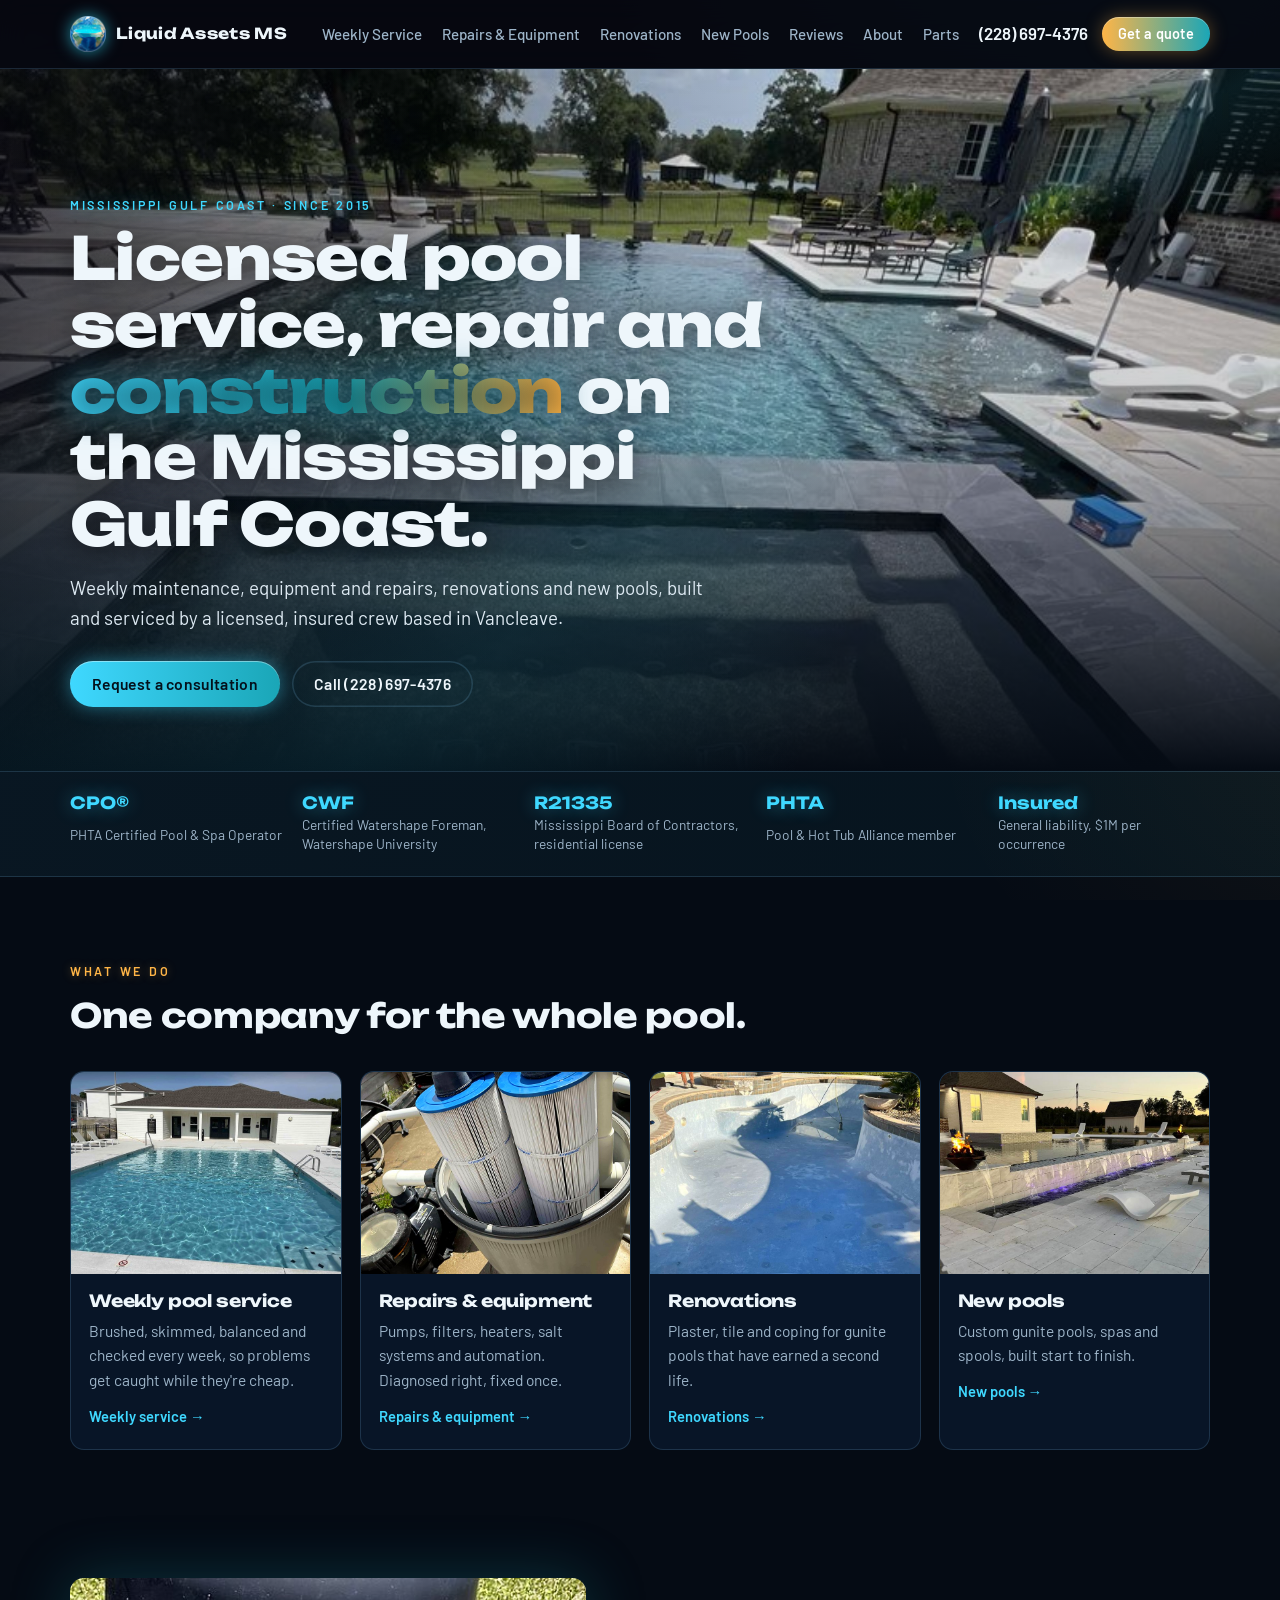
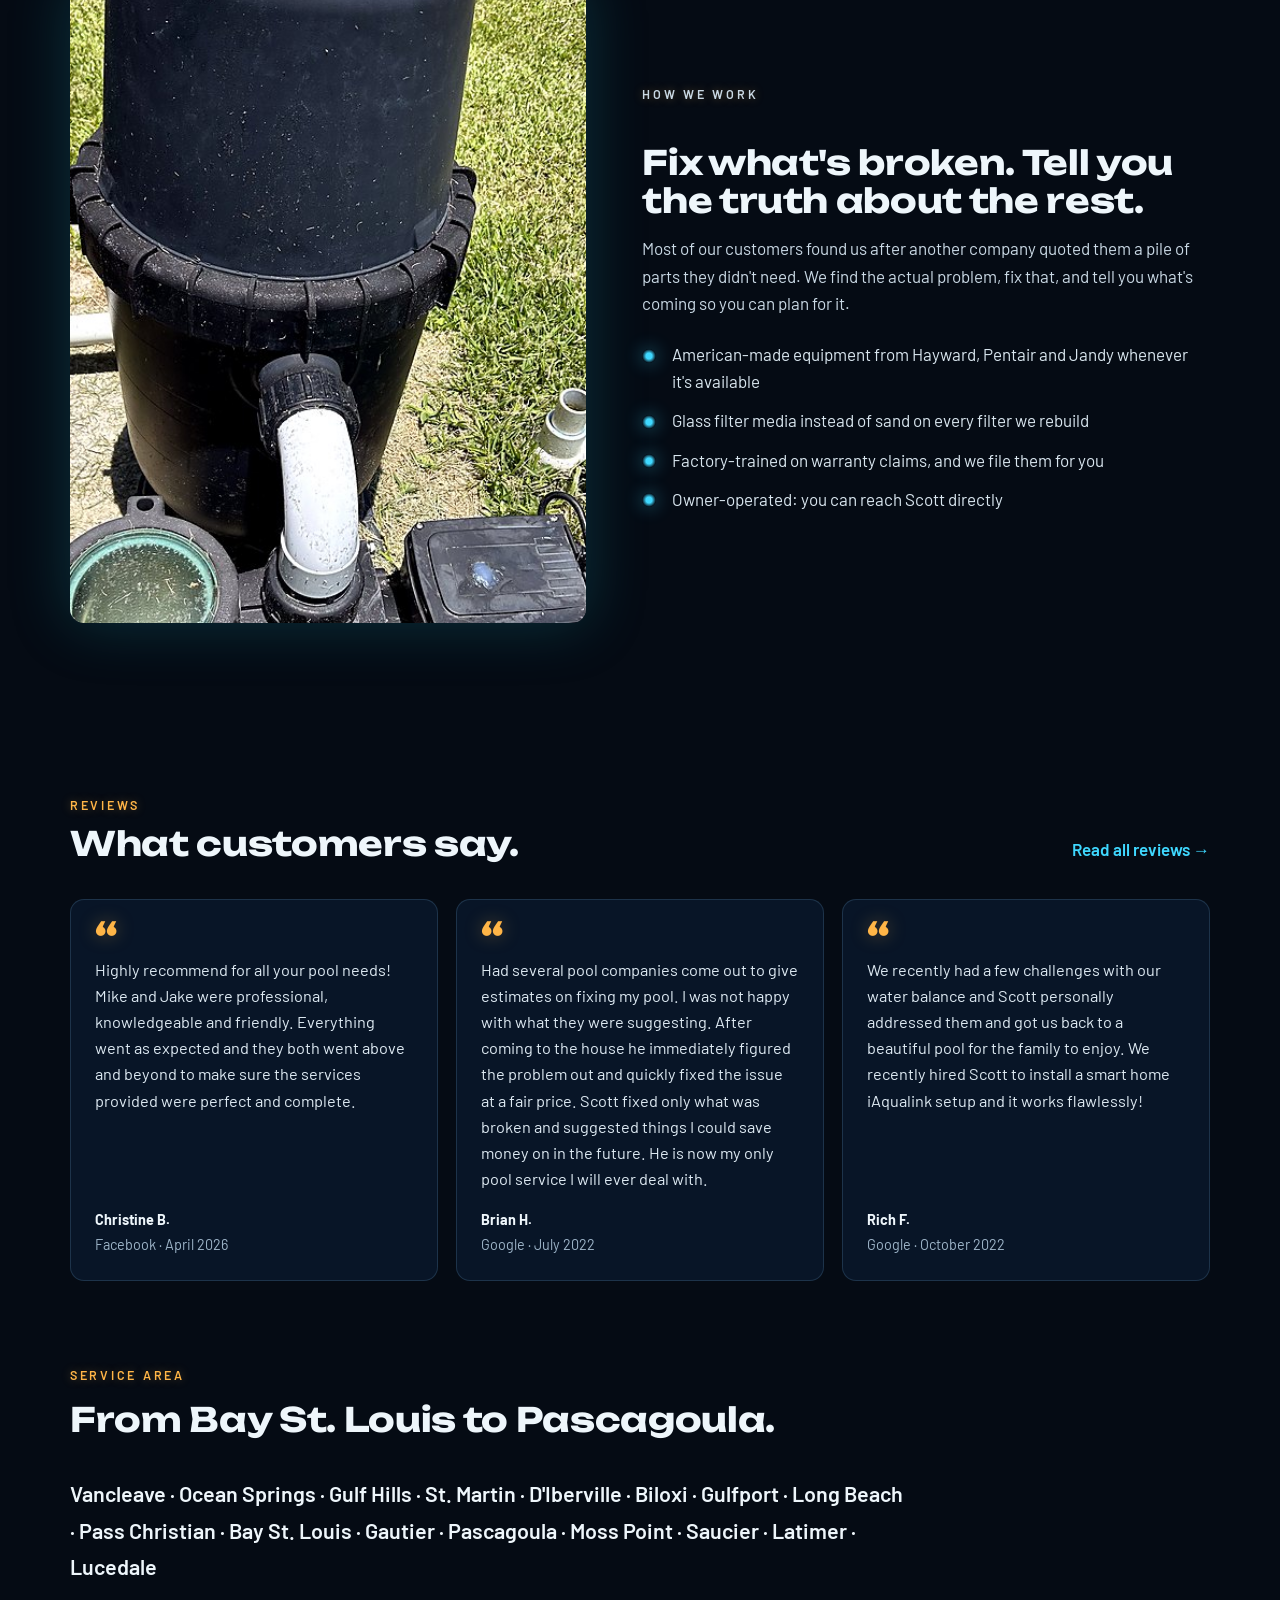
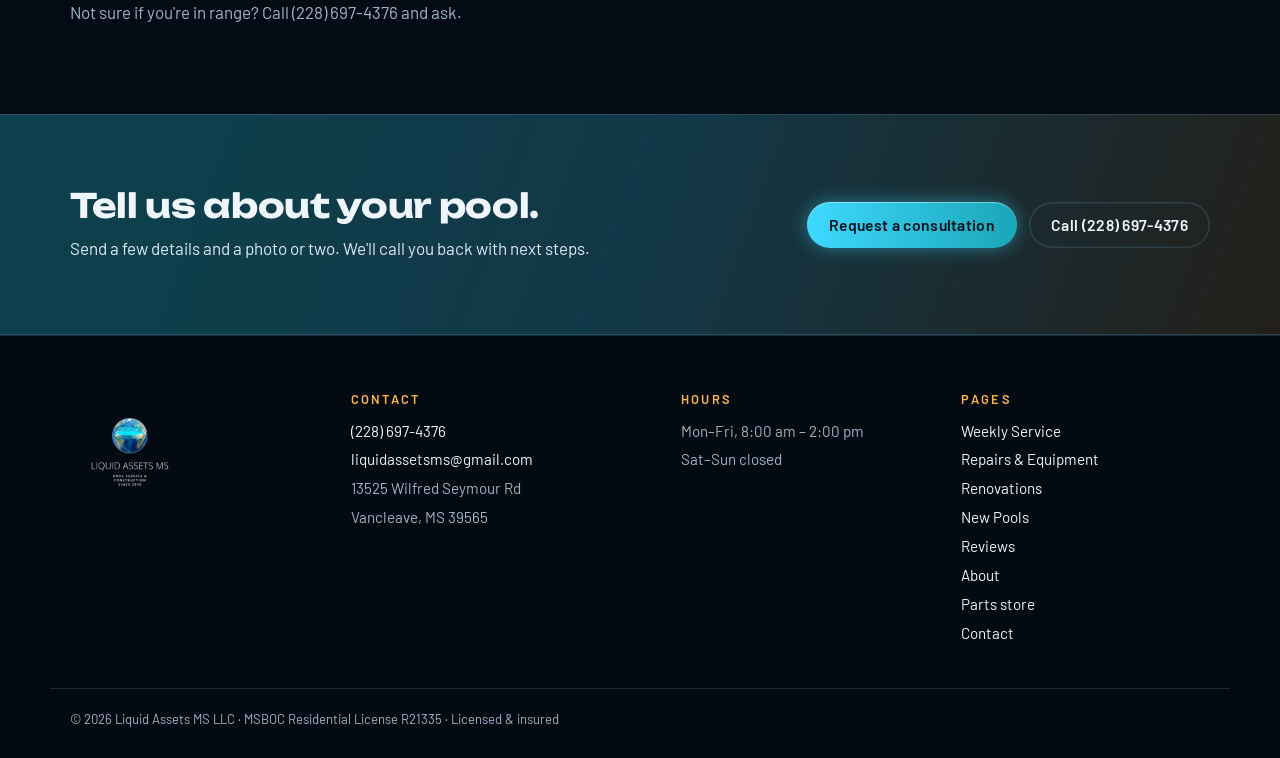
==== commit c2e7fdeb: "Hero headline: professional wording (Scott, 2026-10-06)" ====
--- a/index.html
+++ b/index.html
@@ -30,8 +30,8 @@
   <div class="hero-shade"></div>
   <div class="wrap hero-copy">
     <p class="eyebrow light">Mississippi Gulf Coast · Since 2015</p>
-    <h1>Pool service you don't have to <em>babysit.</em></h1>
-    <p class="lede light">Weekly cleaning, repairs, equipment, renovations and new builds, done by a licensed crew that answers the phone and owns its work.</p>
+    <h1>Licensed pool service, repair and <em>construction</em> on the Mississippi Gulf Coast.</h1>
+    <p class="lede light">Weekly maintenance, equipment and repairs, renovations and new pools, built and serviced by a licensed, insured crew based in Vancleave.</p>
     <div class="actions">
       <a class="btn btn-light" href="/request-a-consultation/">Request a consultation</a>
       <a class="btn btn-ghost-light" href="tel:+12286974376">Call (228) 697-4376</a>
@@ -52,7 +52,7 @@
   </div>
   <div class="services">
     <a class="svc" href="/pool-service/"><img class="" src="/img/canvas-apartments-pool-house-1600.jpg" srcset="/img/canvas-apartments-pool-house-800.jpg 800w, /img/canvas-apartments-pool-house-1600.jpg 1600w" sizes="(max-width: 760px) 100vw, 50vw" alt="Sparkling commercial pool in Ocean Springs with the pool house behind it after a clean" loading="lazy" decoding="async"><div><h3>Weekly pool service</h3><p>Brushed, skimmed, balanced and checked every week, so problems get caught while they're cheap.</p><span class="more">Weekly service</span></div></a>
-    <a class="svc" href="/equipment-repairs-upgrades/"><img class="" src="/img/automation-panel-1600.jpg" srcset="/img/automation-panel-800.jpg 800w, /img/automation-panel-1600.jpg 1600w" sizes="(max-width: 760px) 100vw, 50vw" alt="Pool automation control panel wired with relays and breakers" loading="lazy" decoding="async"><div><h3>Repairs & equipment</h3><p>Pumps, filters, heaters, salt systems and automation. Diagnosed right, fixed once.</p><span class="more">Repairs & equipment</span></div></a>
+    <a class="svc" href="/equipment-repairs-upgrades/"><img class="" src="/img/filter-cartridges-1600.jpg" srcset="/img/filter-cartridges-800.jpg 800w, /img/filter-cartridges-1600.jpg 1600w" sizes="(max-width: 760px) 100vw, 50vw" alt="New cartridges going into a pool filter next to the pump" loading="lazy" decoding="async"><div><h3>Repairs & equipment</h3><p>Pumps, filters, heaters, salt systems and automation. Diagnosed right, fixed once.</p><span class="more">Repairs & equipment</span></div></a>
     <a class="svc" href="/pool-renovations/"><img class="" src="/img/plaster-prep-1600.jpg" srcset="/img/plaster-prep-800.jpg 800w, /img/plaster-prep-1600.jpg 1600w" sizes="(max-width: 760px) 100vw, 50vw" alt="Drained gunite pool prepped for new plaster" loading="lazy" decoding="async"><div><h3>Renovations</h3><p>Plaster, tile and coping for gunite pools that have earned a second life.</p><span class="more">Renovations</span></div></a>
     <a class="svc" href="/new-construction/"><img class="" src="/img/sunset-fire-bowl-1600.jpg" srcset="/img/sunset-fire-bowl-800.jpg 800w, /img/sunset-fire-bowl-1600.jpg 1600w" sizes="(max-width: 760px) 100vw, 50vw" alt="New pool at dusk with a fire bowl, sheer descent and paver deck" loading="lazy" decoding="async"><div><h3>New pools</h3><p>Custom gunite pools, spas and spools, built start to finish.</p><span class="more">New pools</span></div></a>
   </div>
@@ -60,7 +60,7 @@
 
 <section class="split">
   <div class="wrap split-grid">
-    <div class="split-photo"><img class="" src="/img/equipment-room-1600.jpg" srcset="/img/equipment-room-800.jpg 800w, /img/equipment-room-1600.jpg 1600w" sizes="(max-width: 760px) 100vw, 50vw" alt="Commercial pool equipment room with sand filters and plumbing manifolds" loading="lazy" decoding="async"></div>
+    <div class="split-photo"><img class="" src="/img/equipment-pad-b-1600.jpg" srcset="/img/equipment-pad-b-800.jpg 800w, /img/equipment-pad-b-1600.jpg 1600w" sizes="(max-width: 760px) 100vw, 50vw" alt="Cartridge filter and pump on a residential equipment pad" loading="lazy" decoding="async"></div>
     <div class="prose">
       <p class="eyebrow">How we work</p>
       <h2>Fix what's broken. Tell you the truth about the rest.</h2>
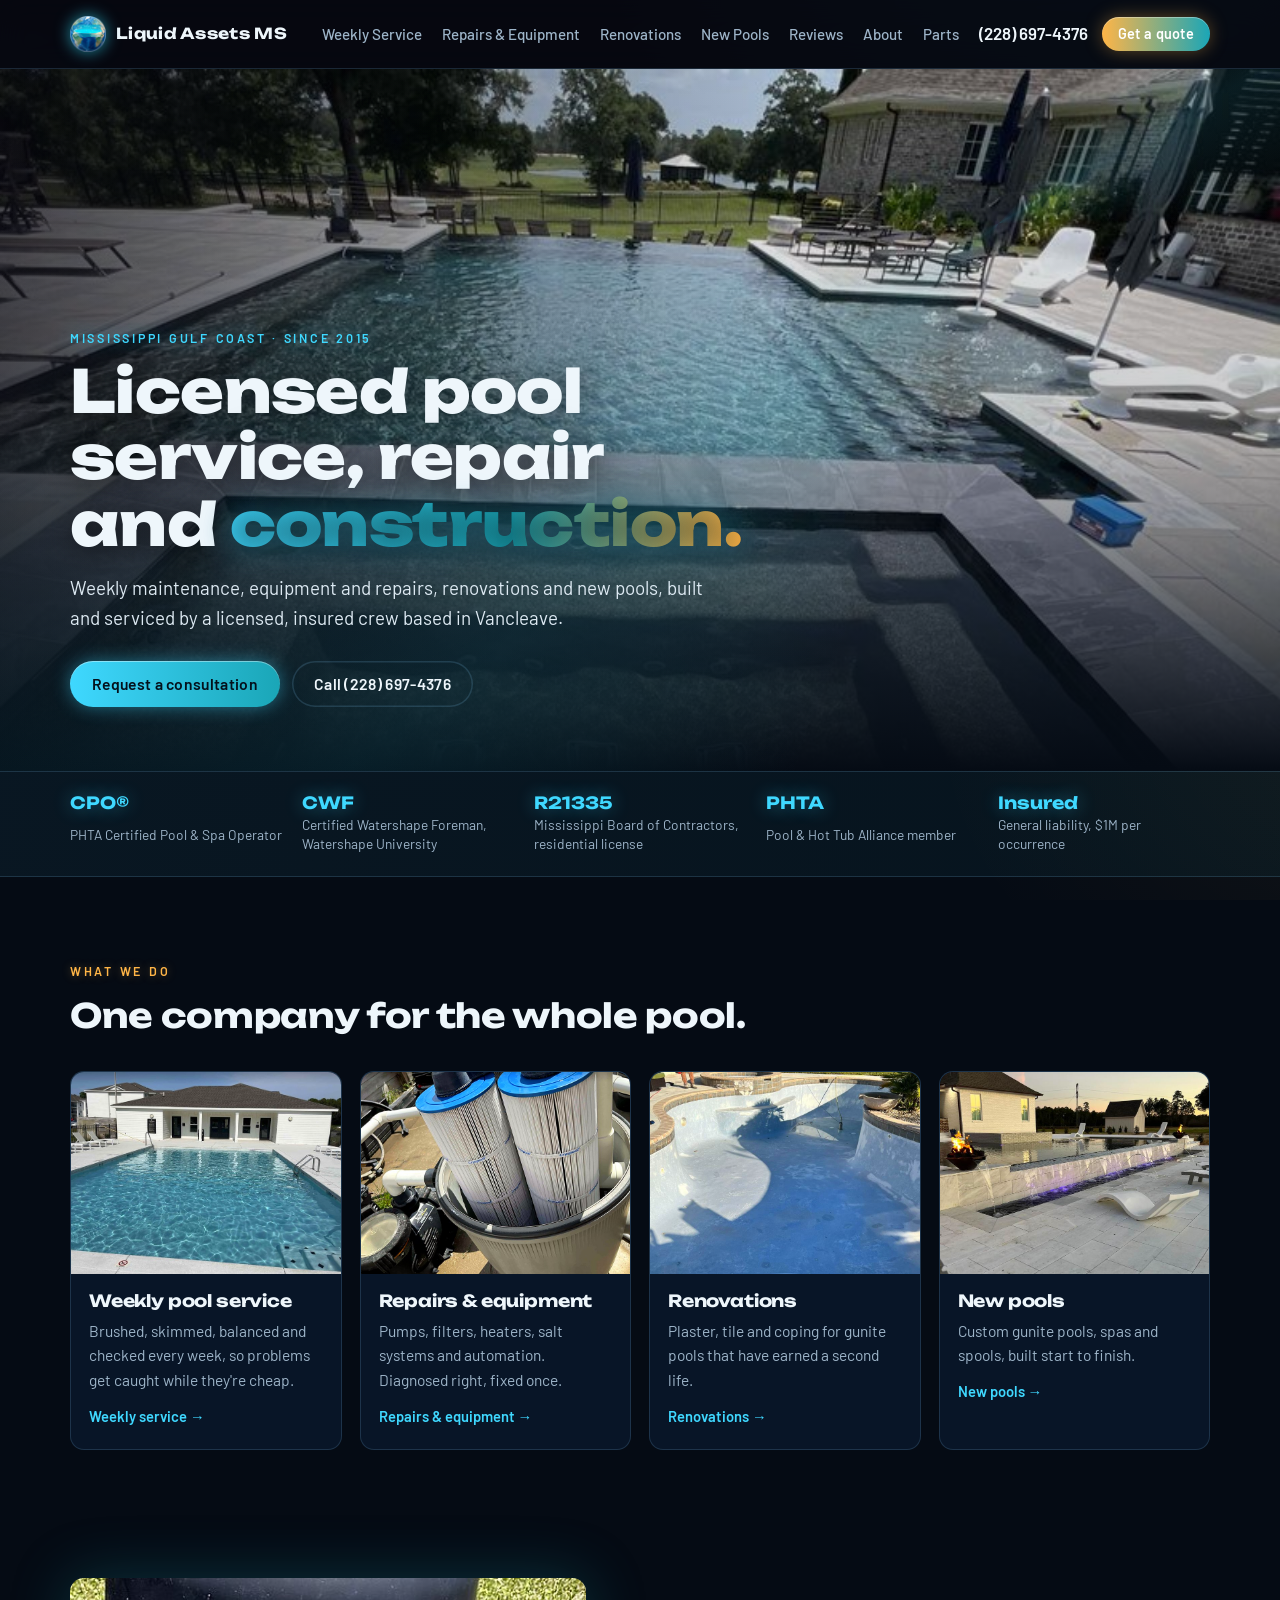
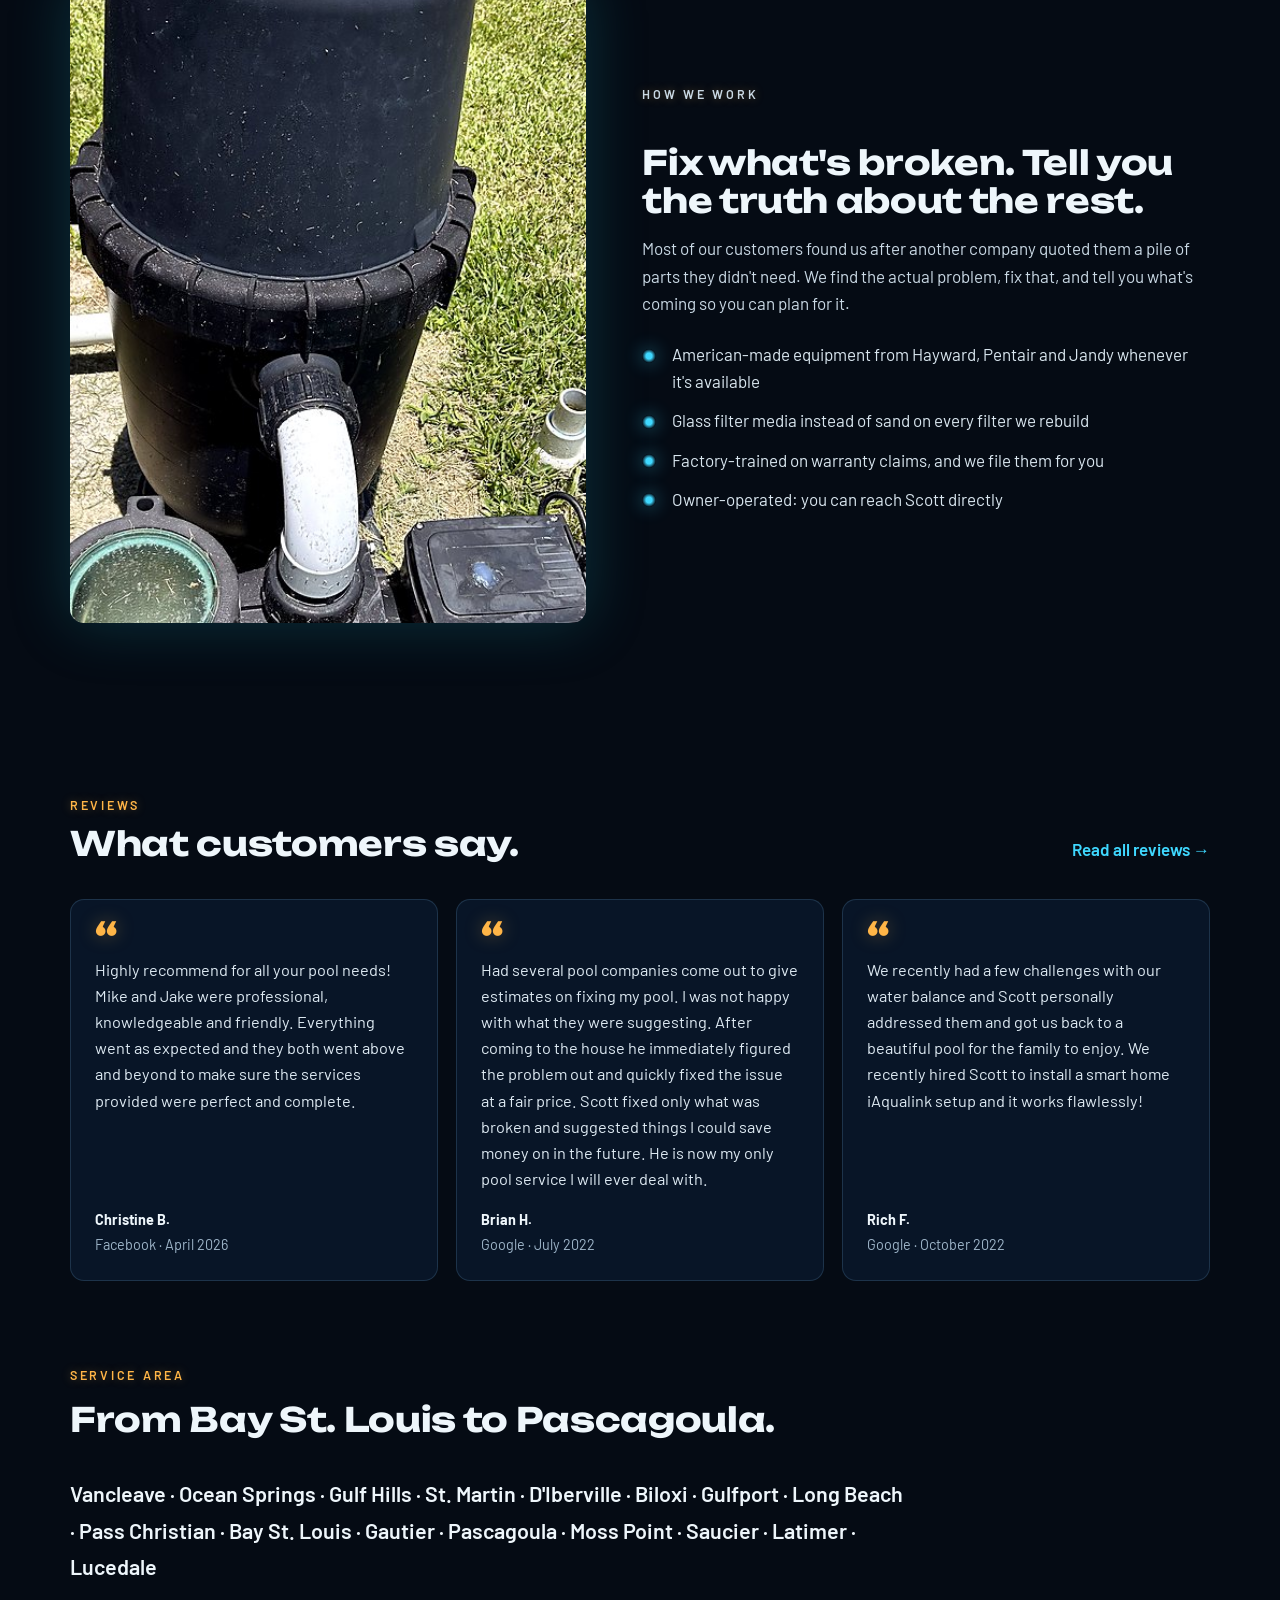
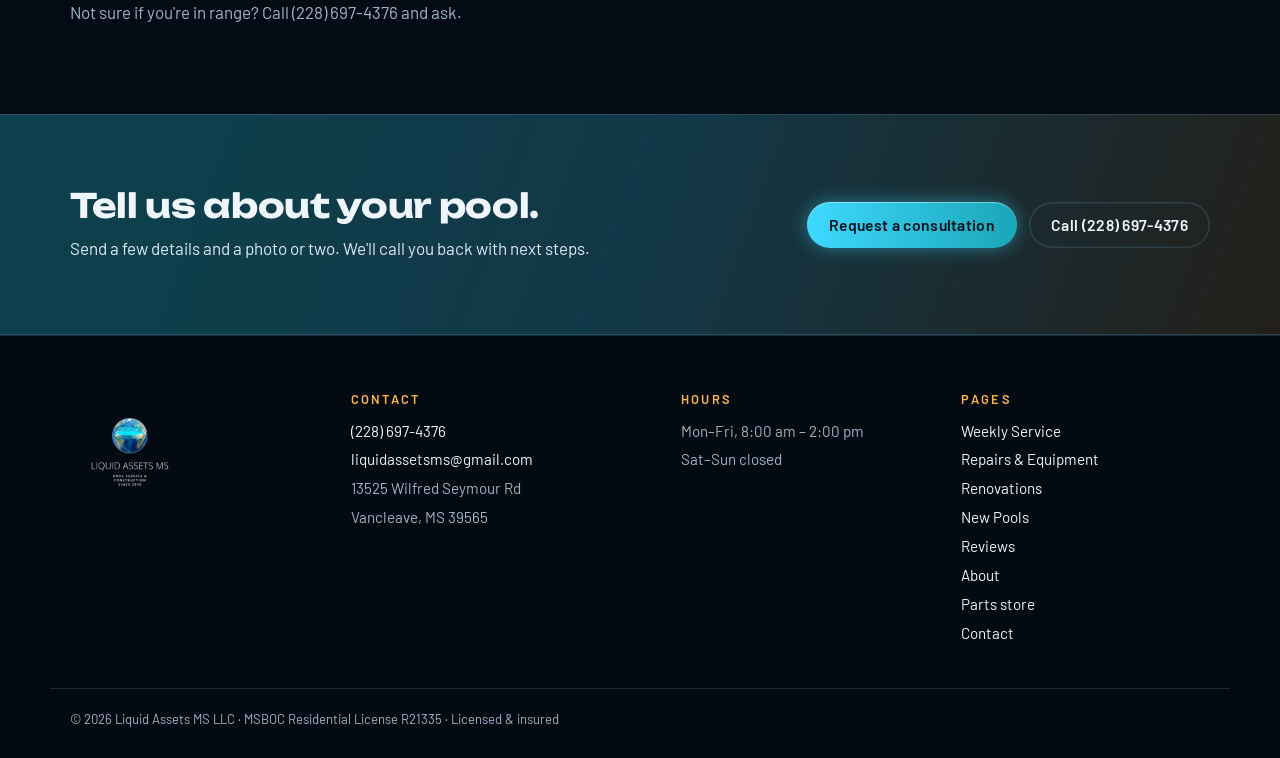
==== commit 0a1ced55: "Hero headline: tighten to one idea" ====
--- a/index.html
+++ b/index.html
@@ -30,7 +30,7 @@
   <div class="hero-shade"></div>
   <div class="wrap hero-copy">
     <p class="eyebrow light">Mississippi Gulf Coast · Since 2015</p>
-    <h1>Licensed pool service, repair and <em>construction</em> on the Mississippi Gulf Coast.</h1>
+    <h1>Licensed pool service, repair and <em>construction.</em></h1>
     <p class="lede light">Weekly maintenance, equipment and repairs, renovations and new pools, built and serviced by a licensed, insured crew based in Vancleave.</p>
     <div class="actions">
       <a class="btn btn-light" href="/request-a-consultation/">Request a consultation</a>
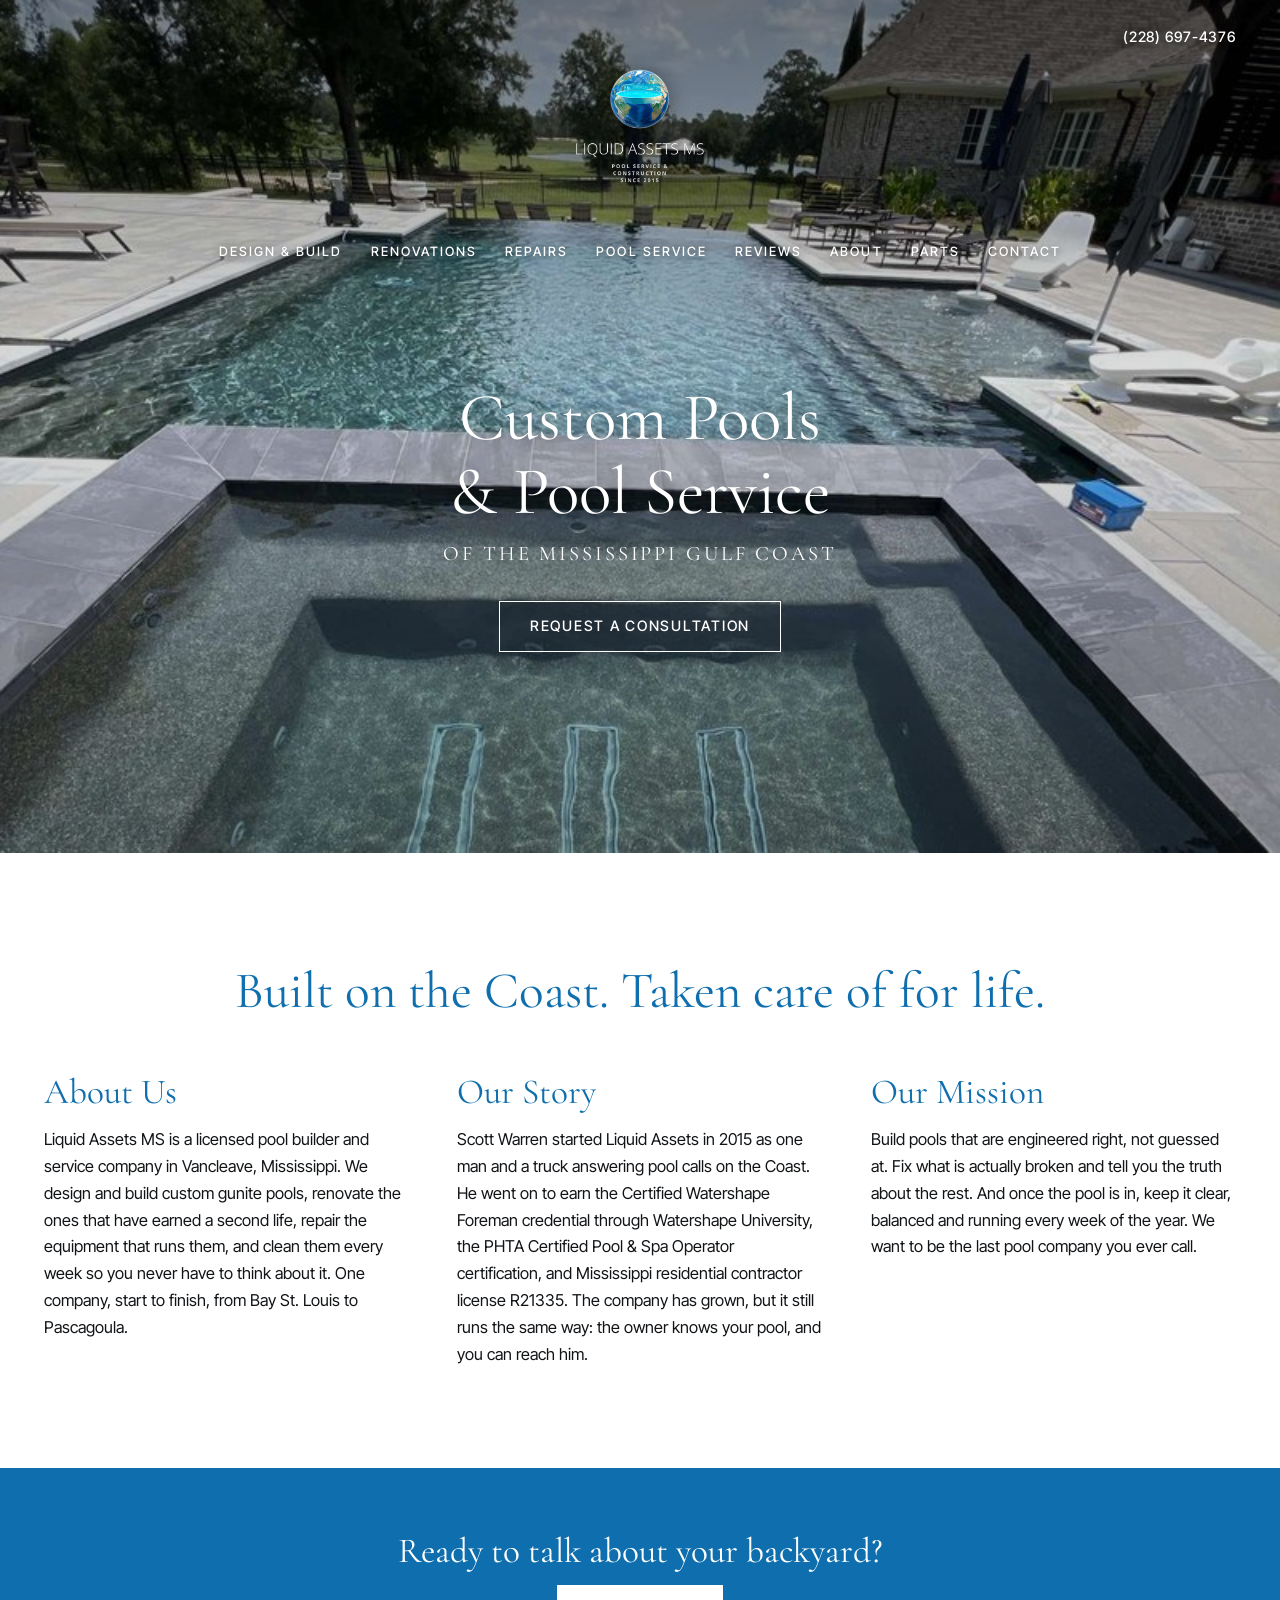
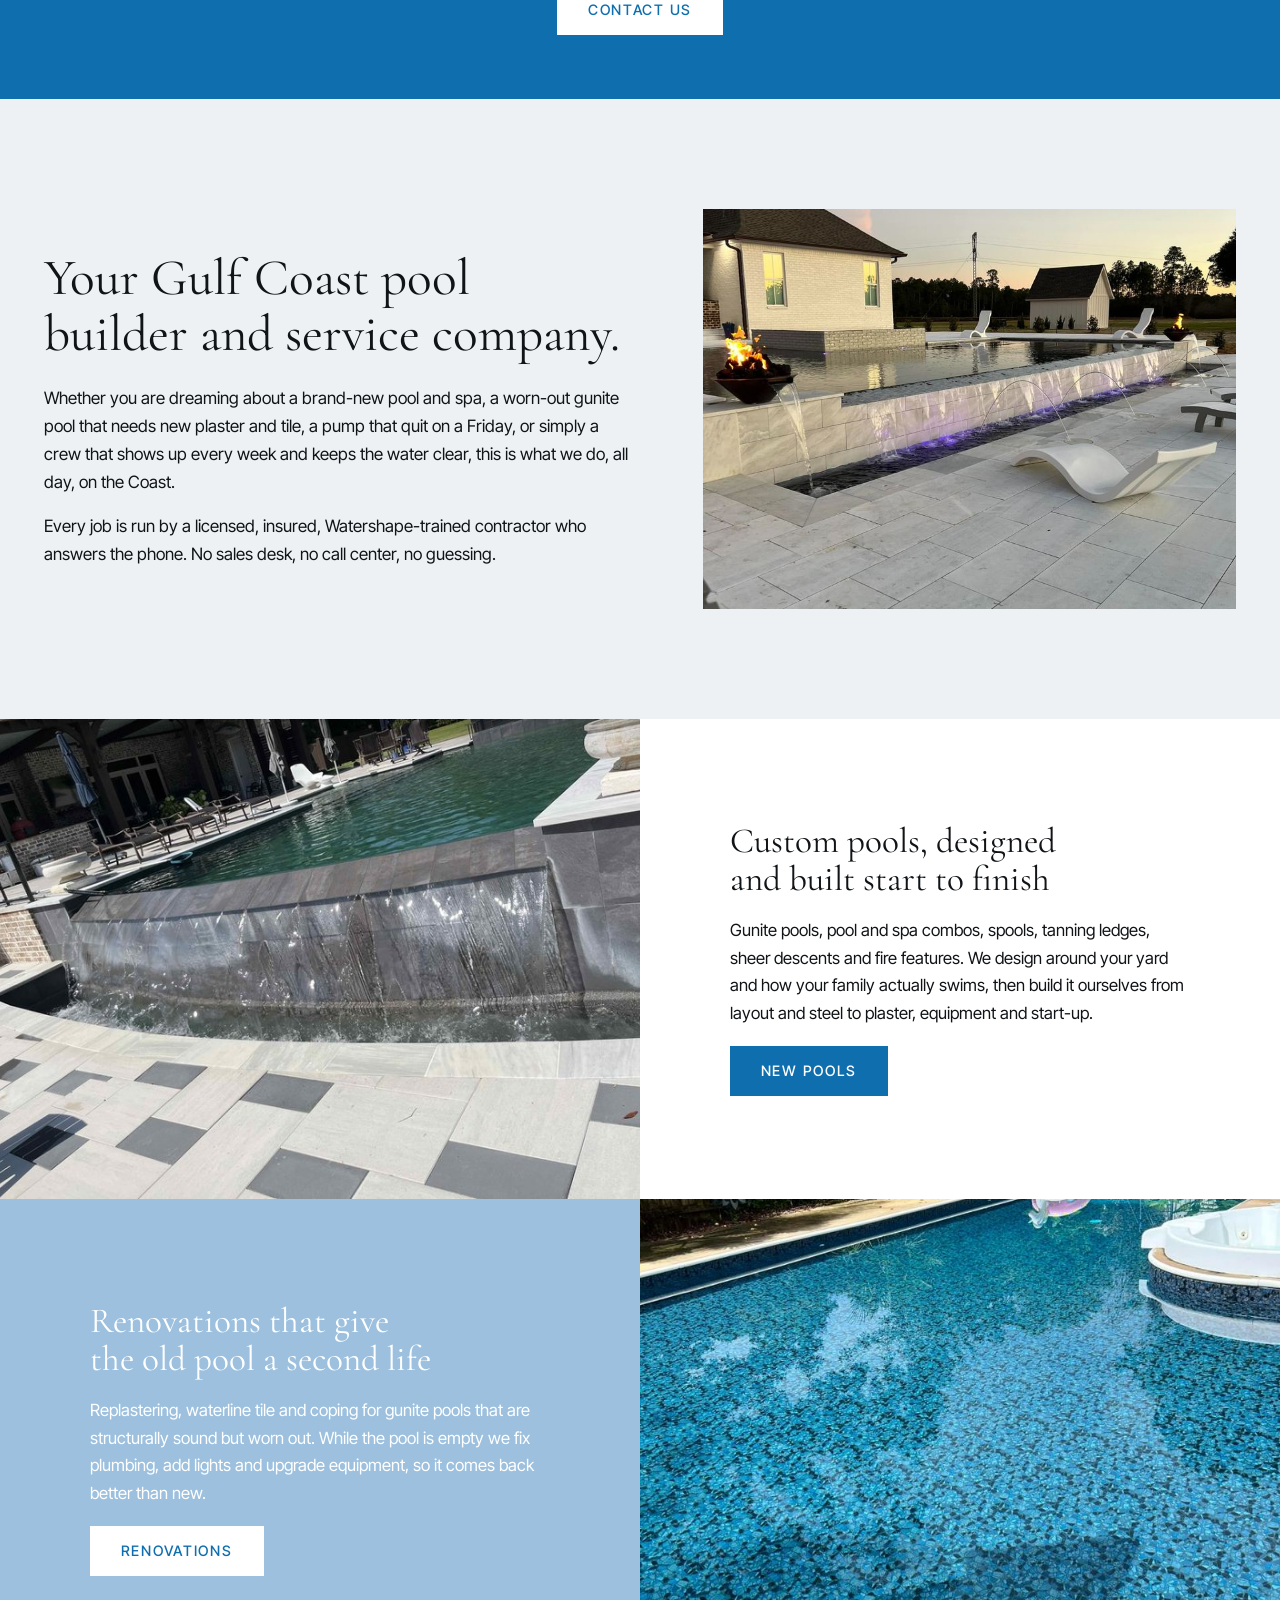
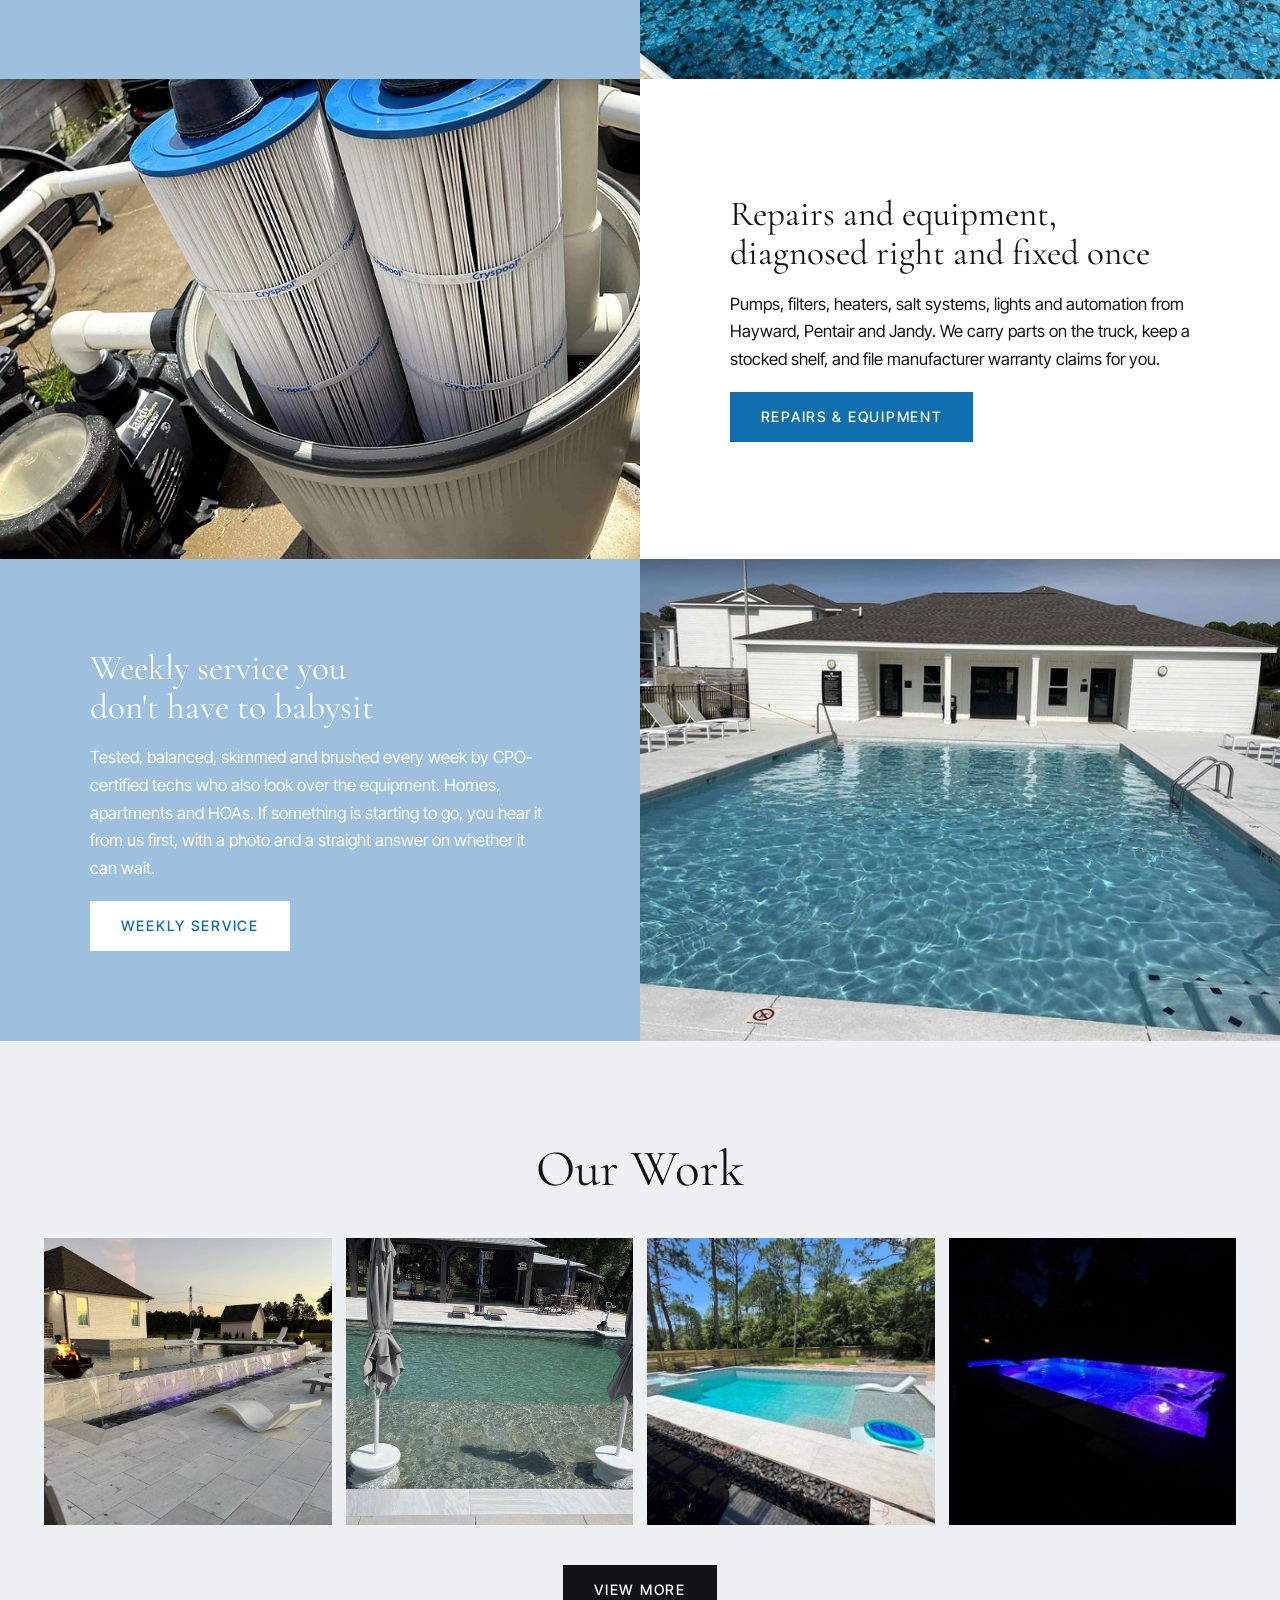
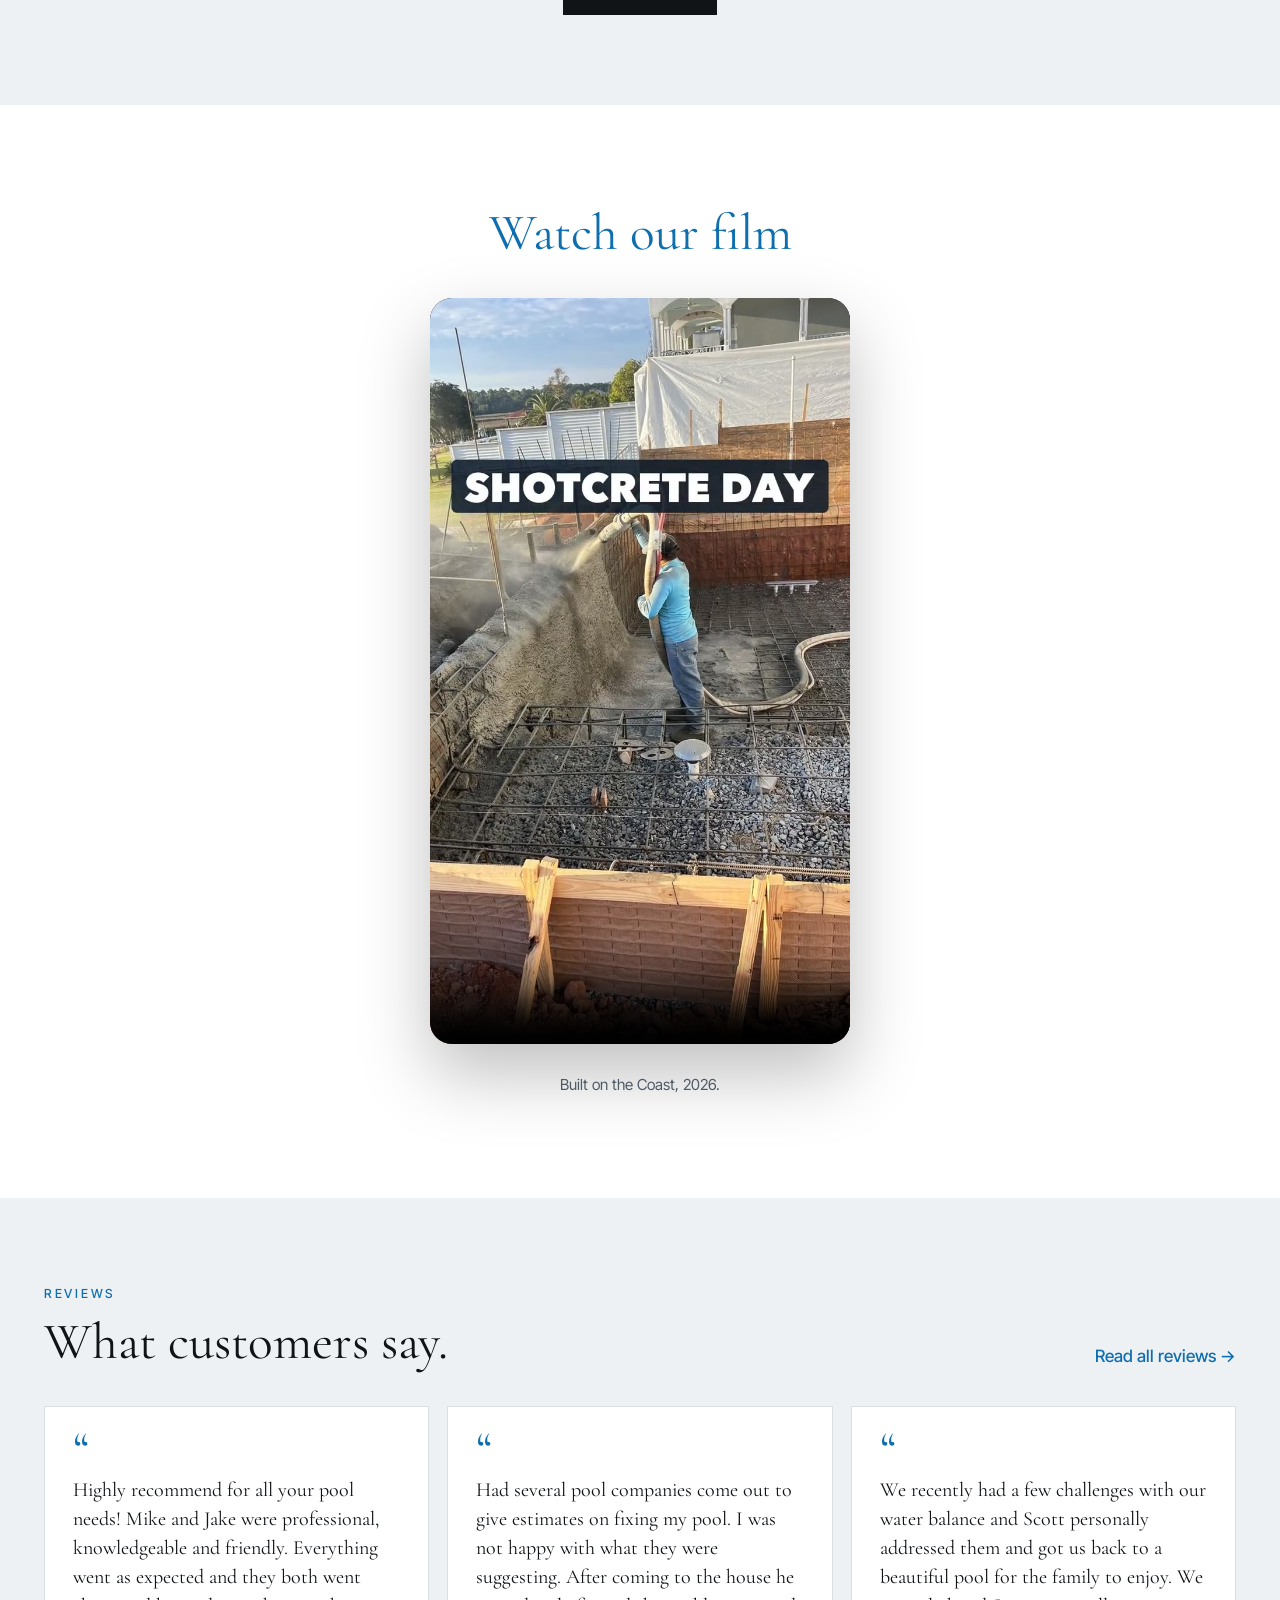
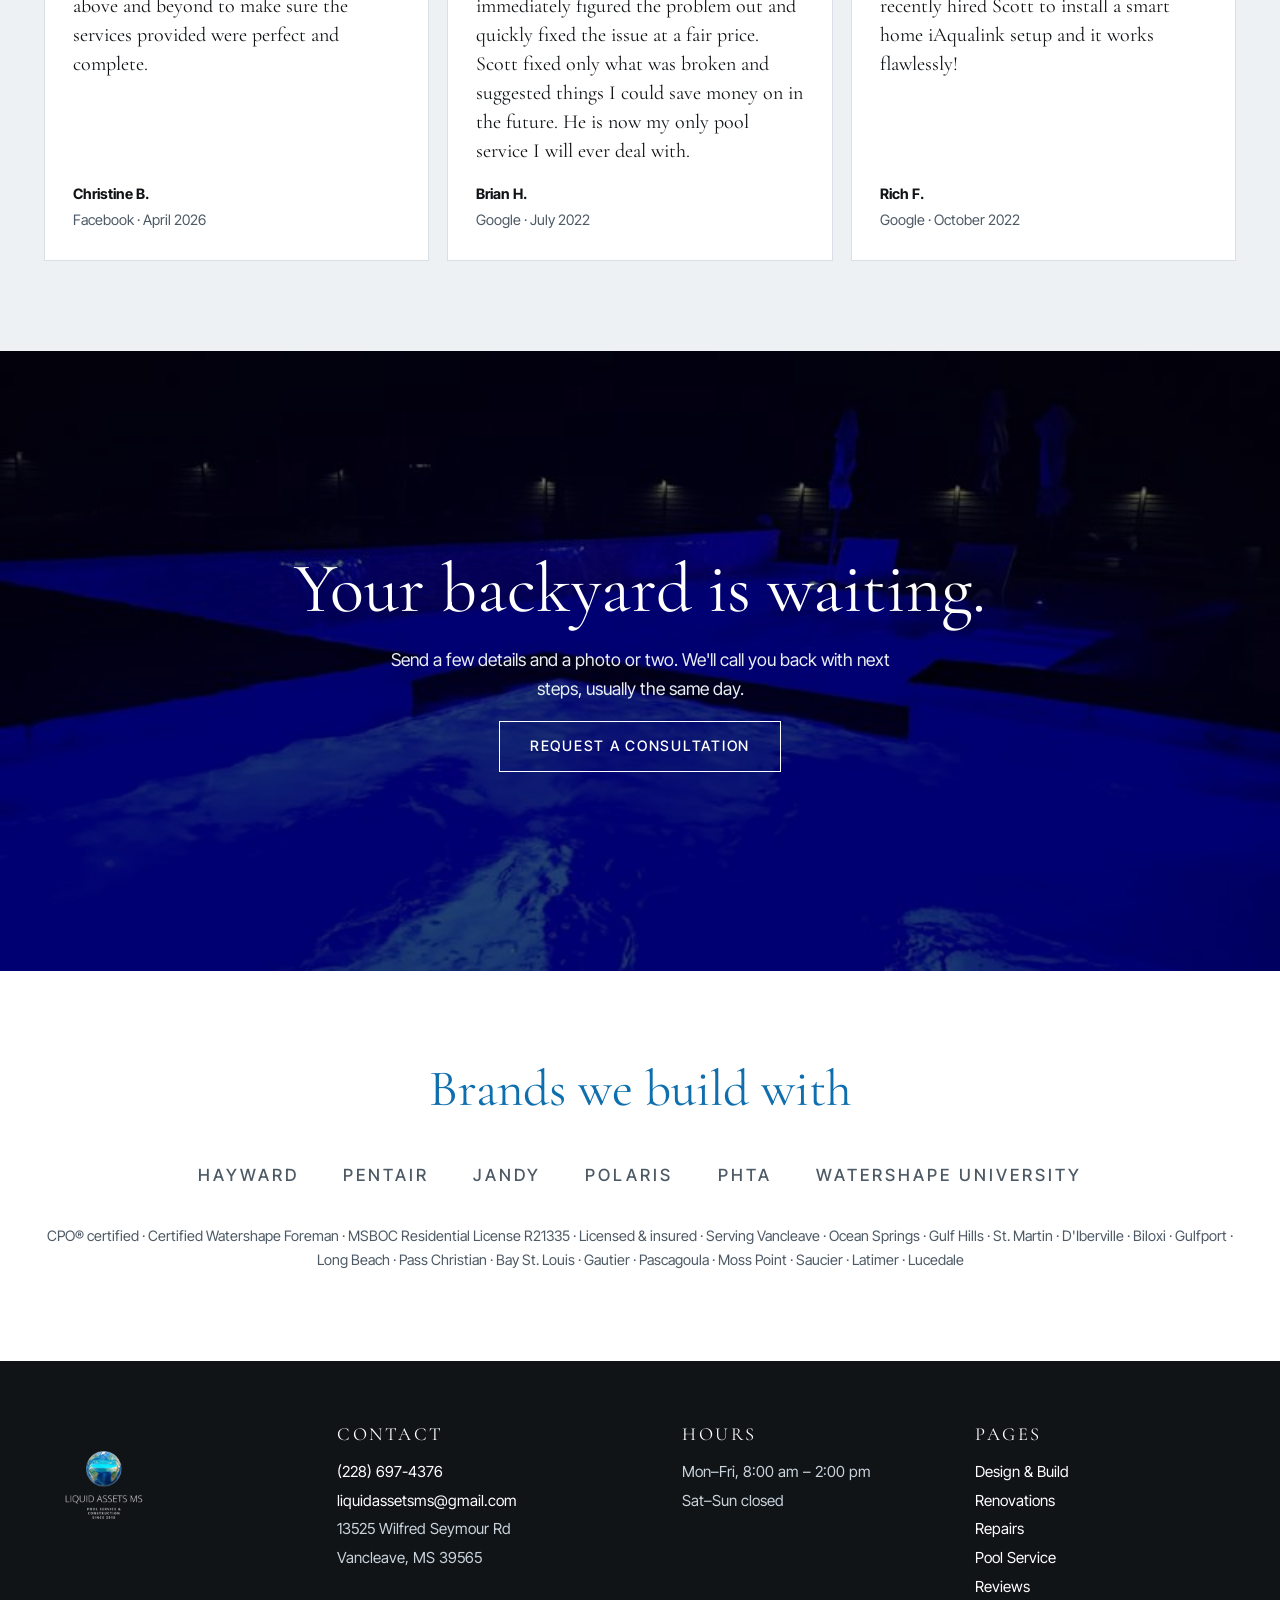
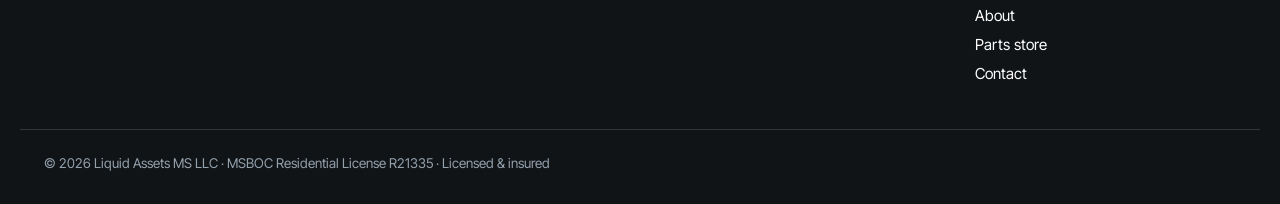
==== commit f533142b: "New layout: light editorial design across all pages, hero over photo, film, crew photo-rules page (S" ====
--- a/index.html
+++ b/index.html
@@ -1,77 +1,141 @@
 <!doctype html>
 <html lang="en"><head><meta charset="utf-8"><meta name="viewport" content="width=device-width, initial-scale=1, viewport-fit=cover">
-<title>Liquid Assets MS | Pool Service, Repair & Construction on the Mississippi Gulf Coast</title>
-<meta name="description" content="Weekly pool service, equipment repair, renovations and new gunite pools from Vancleave to Gulfport. CPO-certified, licensed and insured. Call (228) 697-4376.">
+<title>Liquid Assets MS | Custom Pools & Pool Service on the Mississippi Gulf Coast</title>
+<meta name="description" content="Custom gunite pools, renovations, equipment repair and weekly pool service from Vancleave to Gulfport. Licensed, insured and Watershape-trained. Call (228) 697-4376.">
 <link rel="canonical" href="https://liquidassetsms.com/">
-<meta property="og:title" content="Liquid Assets MS | Pool Service, Repair & Construction on the Mississippi Gulf Coast"><meta property="og:description" content="Weekly pool service, equipment repair, renovations and new gunite pools from Vancleave to Gulfport. CPO-certified, licensed and insured. Call (228) 697-4376.">
+<meta property="og:title" content="Liquid Assets MS | Custom Pools & Pool Service on the Mississippi Gulf Coast"><meta property="og:description" content="Custom gunite pools, renovations, equipment repair and weekly pool service from Vancleave to Gulfport. Licensed, insured and Watershape-trained. Call (228) 697-4376.">
 <meta property="og:type" content="website"><meta property="og:url" content="https://liquidassetsms.com/">
 <meta property="og:image" content="https://liquidassetsms.com/img/spruill-spa-infinity-1600.jpg">
 <link rel="icon" href="/img/favicon.png"><link rel="apple-touch-icon" href="/img/apple-touch-icon.png">
 <link rel="preconnect" href="https://fonts.googleapis.com"><link rel="preconnect" href="https://fonts.gstatic.com" crossorigin>
-<link rel="stylesheet" href="https://fonts.googleapis.com/css2?family=Unbounded:wght@500;700;800&family=Barlow:ital,wght@0,400;0,500;0,600;1,400&display=swap">
+<link rel="stylesheet" href="https://fonts.googleapis.com/css2?family=Cormorant+Garamond:wght@400;500&family=Inter+Tight:wght@400;500;600&display=swap">
 <link rel="stylesheet" href="/style.css"><script type="application/ld+json">{"@context": "https://schema.org", "@type": "HomeAndConstructionBusiness", "name": "Liquid Assets MS LLC", "url": "https://liquidassetsms.com/", "telephone": "(228) 697-4376", "email": "liquidassetsms@gmail.com", "image": "https://liquidassetsms.com/img/spruill-spa-infinity-1600.jpg", "logo": "https://liquidassetsms.com/img/logo-dark.png", "foundingDate": "2015", "address": {"@type": "PostalAddress", "streetAddress": "13525 Wilfred Seymour Rd", "addressLocality": "Vancleave", "addressRegion": "MS", "postalCode": "39565", "addressCountry": "US"}, "areaServed": [{"@type": "City", "name": "Vancleave, MS"}, {"@type": "City", "name": "Ocean Springs, MS"}, {"@type": "City", "name": "Gulf Hills, MS"}, {"@type": "City", "name": "St. Martin, MS"}, {"@type": "City", "name": "D'Iberville, MS"}, {"@type": "City", "name": "Biloxi, MS"}, {"@type": "City", "name": "Gulfport, MS"}, {"@type": "City", "name": "Long Beach, MS"}, {"@type": "City", "name": "Pass Christian, MS"}, {"@type": "City", "name": "Bay St. Louis, MS"}, {"@type": "City", "name": "Gautier, MS"}, {"@type": "City", "name": "Pascagoula, MS"}, {"@type": "City", "name": "Moss Point, MS"}, {"@type": "City", "name": "Saucier, MS"}, {"@type": "City", "name": "Latimer, MS"}, {"@type": "City", "name": "Lucedale, MS"}], "openingHoursSpecification": [{"@type": "OpeningHoursSpecification", "dayOfWeek": ["Monday", "Tuesday", "Wednesday", "Thursday", "Friday"], "opens": "08:00", "closes": "14:00"}], "sameAs": ["https://www.facebook.com/546975282331379"]}</script>
 </head><body>
 <a class="skip" href="#main">Skip to content</a>
 <header class="top">
-  <div class="wrap top-row">
-    <a class="brand" href="/"><img src="/img/globe.png" alt="" width="36" height="36"><span>Liquid Assets MS</span></a>
-    <nav class="nav" aria-label="Main"><a href="/pool-service/">Weekly Service</a><a href="/equipment-repairs-upgrades/">Repairs & Equipment</a><a href="/pool-renovations/">Renovations</a><a href="/new-construction/">New Pools</a><a href="/reviews/">Reviews</a><a href="/about/">About</a><a href="https://parts.liquidassetsms.com/">Parts</a></nav>
+  <div class="wrap">
+    <a class="brand" href="/"><img src="/img/logo-white.png" alt="Liquid Assets MS" width="200" height="200"><span>Liquid Assets MS</span></a>
+    <nav class="nav" aria-label="Main"><a href="/new-construction/">Design & Build</a><a href="/pool-renovations/">Renovations</a><a href="/equipment-repairs-upgrades/">Repairs</a><a href="/pool-service/">Pool Service</a><a href="/reviews/">Reviews</a><a href="/about/">About</a><a href="https://parts.liquidassetsms.com/">Parts</a><a href="/contact/">Contact</a></nav>
     <div class="top-actions">
       <a class="tel" href="tel:+12286974376">(228) 697-4376</a>
-      <a class="btn btn-sm" href="/request-a-consultation/">Get a quote</a>
       <button class="menu" type="button" aria-expanded="false" aria-controls="mnav">Menu</button>
     </div>
   </div>
-  <nav id="mnav" class="mnav" hidden aria-label="Mobile"><a href="/pool-service/">Weekly Service</a><a href="/equipment-repairs-upgrades/">Repairs & Equipment</a><a href="/pool-renovations/">Renovations</a><a href="/new-construction/">New Pools</a><a href="/reviews/">Reviews</a><a href="/about/">About</a><a href="https://parts.liquidassetsms.com/">Parts</a><a href="/contact/">Contact</a></nav>
+  <nav id="mnav" class="mnav" hidden aria-label="Mobile"><a href="/new-construction/">Design & Build</a><a href="/pool-renovations/">Renovations</a><a href="/equipment-repairs-upgrades/">Repairs</a><a href="/pool-service/">Pool Service</a><a href="/reviews/">Reviews</a><a href="/about/">About</a><a href="https://parts.liquidassetsms.com/">Parts</a><a href="/contact/">Contact</a></nav>
 </header>
 <main id="main">
 <section class="hero">
-  <img class="hero-img" src="/img/spruill-spa-infinity-1600.jpg" srcset="/img/spruill-spa-infinity-800.jpg 800w, /img/spruill-spa-infinity-1600.jpg 1600w" sizes="(max-width: 760px) 100vw, 50vw" alt="Spa in front of an infinity-edge pool looking out over a lake at a custom pool in Pass Christian" loading="eager" decoding="async">
+  <img class="hero-img" src="/img/spruill-spa-infinity-1600.jpg" srcset="/img/spruill-spa-infinity-800.jpg 800w, /img/spruill-spa-infinity-1600.jpg 1600w" sizes="(max-width: 760px) 100vw, 50vw" alt="Spa in front of an infinity-edge pool looking out over a lake at a custom pool in Pass Christian" loading="eager" fetchpriority="high">
   <div class="hero-shade"></div>
-  <div class="wrap hero-copy">
-    <p class="eyebrow light">Mississippi Gulf Coast · Since 2015</p>
-    <h1>Licensed pool service, repair and <em>construction.</em></h1>
-    <p class="lede light">Weekly maintenance, equipment and repairs, renovations and new pools, built and serviced by a licensed, insured crew based in Vancleave.</p>
-    <div class="actions">
-      <a class="btn btn-light" href="/request-a-consultation/">Request a consultation</a>
-      <a class="btn btn-ghost-light" href="tel:+12286974376">Call (228) 697-4376</a>
+  <div class="hero-copy">
+    <h1>Custom Pools &amp; Pool Service</h1>
+    <h4>of the Mississippi Gulf Coast</h4>
+    <div class="actions"><a class="btn btn-light" href="/request-a-consultation/">Request a consultation</a></div>
+  </div>
+</section>
+
+<section class="story">
+  <div class="wrap">
+    <h2>Built on the Coast. Taken care of for life.</h2>
+    <div class="story-grid">
+      <div>
+        <h3>About Us</h3>
+        <p>Liquid Assets MS is a licensed pool builder and service company in Vancleave, Mississippi. We design and build custom gunite pools, renovate the ones that have earned a second life, repair the equipment that runs them, and clean them every week so you never have to think about it. One company, start to finish, from Bay St. Louis to Pascagoula.</p>
+      </div>
+      <div>
+        <h3>Our Story</h3>
+        <p>Scott Warren started Liquid Assets in 2015 as one man and a truck answering pool calls on the Coast. He went on to earn the Certified Watershape Foreman credential through Watershape University, the PHTA Certified Pool &amp; Spa Operator certification, and Mississippi residential contractor license R21335. The company has grown, but it still runs the same way: the owner knows your pool, and you can reach him.</p>
+      </div>
+      <div>
+        <h3>Our Mission</h3>
+        <p>Build pools that are engineered right, not guessed at. Fix what is actually broken and tell you the truth about the rest. And once the pool is in, keep it clear, balanced and running every week of the year. We want to be the last pool company you ever call.</p>
+      </div>
     </div>
   </div>
 </section>
 
-<section class="creds" aria-label="Licenses and certifications">
-  <div class="wrap creds-row">
-    <div class="cred"><strong>CPO®</strong><span>PHTA Certified Pool & Spa Operator</span></div><div class="cred"><strong>CWF</strong><span>Certified Watershape Foreman, Watershape University</span></div><div class="cred"><strong>R21335</strong><span>Mississippi Board of Contractors, residential license</span></div><div class="cred"><strong>PHTA</strong><span>Pool & Hot Tub Alliance member</span></div><div class="cred"><strong>Insured</strong><span>General liability, $1M per occurrence</span></div>
+<section class="band">
+  <div class="wrap">
+    <h3>Ready to talk about your backyard?</h3>
+    <a class="btn" href="/contact/">Contact Us</a>
   </div>
 </section>
 
-<section class="wrap section">
-  <div class="section-head">
-    <p class="eyebrow">What we do</p>
-    <h2>One company for the whole pool.</h2>
-  </div>
-  <div class="services">
-    <a class="svc" href="/pool-service/"><img class="" src="/img/canvas-apartments-pool-house-1600.jpg" srcset="/img/canvas-apartments-pool-house-800.jpg 800w, /img/canvas-apartments-pool-house-1600.jpg 1600w" sizes="(max-width: 760px) 100vw, 50vw" alt="Sparkling commercial pool in Ocean Springs with the pool house behind it after a clean" loading="lazy" decoding="async"><div><h3>Weekly pool service</h3><p>Brushed, skimmed, balanced and checked every week, so problems get caught while they're cheap.</p><span class="more">Weekly service</span></div></a>
-    <a class="svc" href="/equipment-repairs-upgrades/"><img class="" src="/img/filter-cartridges-1600.jpg" srcset="/img/filter-cartridges-800.jpg 800w, /img/filter-cartridges-1600.jpg 1600w" sizes="(max-width: 760px) 100vw, 50vw" alt="New cartridges going into a pool filter next to the pump" loading="lazy" decoding="async"><div><h3>Repairs & equipment</h3><p>Pumps, filters, heaters, salt systems and automation. Diagnosed right, fixed once.</p><span class="more">Repairs & equipment</span></div></a>
-    <a class="svc" href="/pool-renovations/"><img class="" src="/img/plaster-prep-1600.jpg" srcset="/img/plaster-prep-800.jpg 800w, /img/plaster-prep-1600.jpg 1600w" sizes="(max-width: 760px) 100vw, 50vw" alt="Drained gunite pool prepped for new plaster" loading="lazy" decoding="async"><div><h3>Renovations</h3><p>Plaster, tile and coping for gunite pools that have earned a second life.</p><span class="more">Renovations</span></div></a>
-    <a class="svc" href="/new-construction/"><img class="" src="/img/sunset-fire-bowl-1600.jpg" srcset="/img/sunset-fire-bowl-800.jpg 800w, /img/sunset-fire-bowl-1600.jpg 1600w" sizes="(max-width: 760px) 100vw, 50vw" alt="New pool at dusk with a fire bowl, sheer descent and paver deck" loading="lazy" decoding="async"><div><h3>New pools</h3><p>Custom gunite pools, spas and spools, built start to finish.</p><span class="more">New pools</span></div></a>
+<section class="intro">
+  <div class="wrap">
+    <div>
+      <h2>Your Gulf Coast pool builder and service company.</h2>
+      <p>Whether you are dreaming about a brand-new pool and spa, a worn-out gunite pool that needs new plaster and tile, a pump that quit on a Friday, or simply a crew that shows up every week and keeps the water clear, this is what we do, all day, on the Coast.</p>
+      <p>Every job is run by a licensed, insured, Watershape-trained contractor who answers the phone. No sales desk, no call center, no guessing.</p>
+    </div>
+    <img class="" src="/img/sunset-fire-bowl-1600.jpg" srcset="/img/sunset-fire-bowl-800.jpg 800w, /img/sunset-fire-bowl-1600.jpg 1600w" sizes="(max-width: 760px) 100vw, 50vw" alt="New pool at dusk with a fire bowl and sheer descent" loading="lazy" decoding="async">
   </div>
 </section>
 
-<section class="split">
-  <div class="wrap split-grid">
-    <div class="split-photo"><img class="" src="/img/equipment-pad-b-1600.jpg" srcset="/img/equipment-pad-b-800.jpg 800w, /img/equipment-pad-b-1600.jpg 1600w" sizes="(max-width: 760px) 100vw, 50vw" alt="Cartridge filter and pump on a residential equipment pad" loading="lazy" decoding="async"></div>
-    <div class="prose">
-      <p class="eyebrow">How we work</p>
-      <h2>Fix what's broken. Tell you the truth about the rest.</h2>
-      <p>Most of our customers found us after another company quoted them a pile of parts they didn't need. We find the actual problem, fix that, and tell you what's coming so you can plan for it.</p>
-      <ul class="checks">
-        <li>American-made equipment from Hayward, Pentair and Jandy whenever it's available</li>
-        <li>Glass filter media instead of sand on every filter we rebuild</li>
-        <li>Factory-trained on warranty claims, and we file them for you</li>
-        <li>Owner-operated: you can reach Scott directly</li>
-      </ul>
+<section class="row white">
+  <div class="wrap">
+    <img class="" src="/img/spruill-spa-spillover-1600.jpg" srcset="/img/spruill-spa-spillover-800.jpg 800w, /img/spruill-spa-spillover-1600.jpg 1600w" sizes="(max-width: 760px) 100vw, 50vw" alt="Spa spillover sheeting into a custom pool with slate tile and a paver deck in Pass Christian" loading="lazy" decoding="async">
+    <div class="copy">
+      <h3>Custom pools, designed and built start to finish</h3>
+      <p>Gunite pools, pool and spa combos, spools, tanning ledges, sheer descents and fire features. We design around your yard and how your family actually swims, then build it ourselves from layout and steel to plaster, equipment and start-up.</p>
+      <a class="btn" href="/new-construction/">New Pools</a>
     </div>
+  </div>
+</section>
+
+<section class="row pale flip">
+  <div class="wrap">
+    <img class="" src="/img/pebble-tile-pool-1600.jpg" srcset="/img/pebble-tile-pool-800.jpg 800w, /img/pebble-tile-pool-1600.jpg 1600w" sizes="(max-width: 760px) 100vw, 50vw" alt="Renovated pool with pebble finish and new waterline tile" loading="lazy" decoding="async">
+    <div class="copy">
+      <h3>Renovations that give the old pool a second life</h3>
+      <p>Replastering, waterline tile and coping for gunite pools that are structurally sound but worn out. While the pool is empty we fix plumbing, add lights and upgrade equipment, so it comes back better than new.</p>
+      <a class="btn" href="/pool-renovations/">Renovations</a>
+    </div>
+  </div>
+</section>
+
+<section class="row white">
+  <div class="wrap">
+    <img class="" src="/img/filter-cartridges-1600.jpg" srcset="/img/filter-cartridges-800.jpg 800w, /img/filter-cartridges-1600.jpg 1600w" sizes="(max-width: 760px) 100vw, 50vw" alt="New cartridges going into a pool filter next to the pump" loading="lazy" decoding="async">
+    <div class="copy">
+      <h3>Repairs and equipment, diagnosed right and fixed once</h3>
+      <p>Pumps, filters, heaters, salt systems, lights and automation from Hayward, Pentair and Jandy. We carry parts on the truck, keep a stocked shelf, and file manufacturer warranty claims for you.</p>
+      <a class="btn" href="/equipment-repairs-upgrades/">Repairs &amp; Equipment</a>
+    </div>
+  </div>
+</section>
+
+<section class="row pale flip">
+  <div class="wrap">
+    <img class="" src="/img/canvas-apartments-pool-house-1600.jpg" srcset="/img/canvas-apartments-pool-house-800.jpg 800w, /img/canvas-apartments-pool-house-1600.jpg 1600w" sizes="(max-width: 760px) 100vw, 50vw" alt="Sparkling commercial pool in Ocean Springs with the pool house behind it after a clean" loading="lazy" decoding="async">
+    <div class="copy">
+      <h3>Weekly service you don't have to babysit</h3>
+      <p>Tested, balanced, skimmed and brushed every week by CPO-certified techs who also look over the equipment. Homes, apartments and HOAs. If something is starting to go, you hear it from us first, with a photo and a straight answer on whether it can wait.</p>
+      <a class="btn" href="/pool-service/">Weekly Service</a>
+    </div>
+  </div>
+</section>
+
+<section class="work">
+  <div class="wrap">
+    <h2>Our Work</h2>
+    <div class="work-grid">
+      <img class="" src="/img/sunset-fire-bowl-1600.jpg" srcset="/img/sunset-fire-bowl-800.jpg 800w, /img/sunset-fire-bowl-1600.jpg 1600w" sizes="(max-width: 760px) 100vw, 50vw" alt="Pool at dusk with fire bowl" loading="lazy" decoding="async">
+      <img class="" src="/img/spruill-ledge-umbrellas-1600.jpg" srcset="/img/spruill-ledge-umbrellas-800.jpg 800w, /img/spruill-ledge-umbrellas-1600.jpg 1600w" sizes="(max-width: 760px) 100vw, 50vw" alt="Tanning ledge with in-water umbrellas at a custom pool in Pass Christian" loading="lazy" decoding="async">
+      <img class="" src="/img/backyard-lounger-1600.jpg" srcset="/img/backyard-lounger-800.jpg 800w, /img/backyard-lounger-1600.jpg 1600w" sizes="(max-width: 760px) 100vw, 50vw" alt="Backyard pool with lounger on the tanning ledge" loading="lazy" decoding="async">
+      <img class="" src="/img/night-led-1600.jpg" srcset="/img/night-led-800.jpg 800w, /img/night-led-1600.jpg 1600w" sizes="(max-width: 760px) 100vw, 50vw" alt="Pool lit purple at night" loading="lazy" decoding="async">
+    </div>
+    <a class="btn dark" href="/new-construction/">View More</a>
+  </div>
+</section>
+
+<section class="film">
+  <div class="wrap">
+    <h2>Watch our film</h2>
+    <video controls playsinline preload="none" poster="/media/film-poster.jpg">
+      <source src="/media/film.mp4" type="video/mp4">
+    </video>
+    <p>Built on the Coast, 2026.</p>
   </div>
 </section>
 
@@ -83,19 +147,20 @@
   <div class="reviews three"><figure class="review"><blockquote>Highly recommend for all your pool needs! Mike and Jake were professional, knowledgeable and friendly. Everything went as expected and they both went above and beyond to make sure the services provided were perfect and complete.</blockquote><figcaption><strong>Christine B.</strong><span>Facebook · April 2026</span></figcaption></figure><figure class="review"><blockquote>Had several pool companies come out to give estimates on fixing my pool. I was not happy with what they were suggesting. After coming to the house he immediately figured the problem out and quickly fixed the issue at a fair price. Scott fixed only what was broken and suggested things I could save money on in the future. He is now my only pool service I will ever deal with.</blockquote><figcaption><strong>Brian H.</strong><span>Google · July 2022</span></figcaption></figure><figure class="review"><blockquote>We recently had a few challenges with our water balance and Scott personally addressed them and got us back to a beautiful pool for the family to enjoy. We recently hired Scott to install a smart home iAqualink setup and it works flawlessly!</blockquote><figcaption><strong>Rich F.</strong><span>Google · October 2022</span></figcaption></figure></div>
 </section>
 
-<section class="wrap section area">
-  <div class="section-head"><p class="eyebrow">Service area</p><h2>From Bay St. Louis to Pascagoula.</h2></div>
-  <p class="towns">Vancleave · Ocean Springs · Gulf Hills · St. Martin · D'Iberville · Biloxi · Gulfport · Long Beach · Pass Christian · Bay St. Louis · Gautier · Pascagoula · Moss Point · Saucier · Latimer · Lucedale</p>
-  <p class="muted">Not sure if you're in range? Call (228) 697-4376 and ask.</p>
+<section class="cta">
+  <img class="" src="/img/night-commercial-1600.jpg" srcset="/img/night-commercial-800.jpg 800w, /img/night-commercial-1600.jpg 1600w" sizes="(max-width: 760px) 100vw, 50vw" alt="" loading="lazy" decoding="async">
+  <div class="wrap">
+    <h2>Your backyard is waiting.</h2>
+    <p>Send a few details and a photo or two. We'll call you back with next steps, usually the same day.</p>
+    <a class="btn btn-light" href="/request-a-consultation/">Request a consultation</a>
+  </div>
 </section>
 
-<section class="band">
-  <div class="wrap band-inner">
-    <div><h2>Tell us about your pool.</h2><p>Send a few details and a photo or two. We'll call you back with next steps.</p></div>
-    <div class="band-actions">
-      <a class="btn btn-light" href="/request-a-consultation/">Request a consultation</a>
-      <a class="btn btn-ghost-light" href="tel:+12286974376">Call (228) 697-4376</a>
-    </div>
+<section class="partners">
+  <div class="wrap">
+    <h2>Brands we build with</h2>
+    <div class="logos"><span>Hayward</span><span>Pentair</span><span>Jandy</span><span>Polaris</span><span>PHTA</span><span>Watershape University</span></div>
+    <p class="fine">CPO® certified · Certified Watershape Foreman · MSBOC Residential License R21335 · Licensed &amp; insured · Serving Vancleave · Ocean Springs · Gulf Hills · St. Martin · D'Iberville · Biloxi · Gulfport · Long Beach · Pass Christian · Bay St. Louis · Gautier · Pascagoula · Moss Point · Saucier · Latimer · Lucedale</p>
   </div>
 </section>
 </main>
@@ -104,7 +169,7 @@
     <div><img src="/img/logo-white.png" alt="Liquid Assets MS, pool service and construction since 2015" width="120" height="120"></div>
     <div><h2>Contact</h2><p><a href="tel:+12286974376">(228) 697-4376</a><br><a href="mailto:liquidassetsms@gmail.com">liquidassetsms@gmail.com</a><br>13525 Wilfred Seymour Rd<br>Vancleave, MS 39565</p></div>
     <div><h2>Hours</h2><p>Mon–Fri, 8:00 am – 2:00 pm<br>Sat–Sun closed</p></div>
-    <div><h2>Pages</h2><p><a href="/pool-service/">Weekly Service</a><br><a href="/equipment-repairs-upgrades/">Repairs & Equipment</a><br><a href="/pool-renovations/">Renovations</a><br><a href="/new-construction/">New Pools</a><br><a href="/reviews/">Reviews</a><br><a href="/about/">About</a><br><a href="https://parts.liquidassetsms.com/">Parts store</a><br><a href="/contact/">Contact</a></p></div>
+    <div><h2>Pages</h2><p><a href="/new-construction/">Design & Build</a><br><a href="/pool-renovations/">Renovations</a><br><a href="/equipment-repairs-upgrades/">Repairs</a><br><a href="/pool-service/">Pool Service</a><br><a href="/reviews/">Reviews</a><br><a href="/about/">About</a><br><a href="https://parts.liquidassetsms.com/">Parts store</a><br><a href="/contact/">Contact</a></p></div>
   </div>
   <div class="wrap fine">© <span id="yr">2026</span> Liquid Assets MS LLC · MSBOC Residential License R21335 · Licensed &amp; insured</div>
 </footer>
--- a/style.css
+++ b/style.css
@@ -1,218 +1,234 @@
-/* Liquid Assets MS: night-swim theme, pool-water palette (2026-10-06: Scott dropped the purple/pink). Dark navy ground, aqua pool light, warm amber accent, one glow per element. */
+/* Liquid Assets MS: light editorial theme (2026-10-06, Scott: "that is the kind of website I need").
+   Full-bleed photo hero with the logo and nav floating over it, serif display type, white and pale-blue
+   bands, alternating photo rows. Inner pages share the same type, colors and nav on a solid navy bar. */
 :root {
-  color-scheme: dark;
-  --night: #050b14;
-  --deep: #081527;
-  --panel: #0d1f36;
-  --panel-2: #122a47;
-  --ink: #eef6fb;
-  --muted: #9db4c8;
-  --line: rgba(120, 190, 230, .18);
-  --cyan: #3fd8ff;
-  --magenta: #ffb547;
-  --violet: #1aa6b7;
-  --glow-c: 0 0 18px rgba(63, 216, 255, .45);
-  --glow-m: 0 0 18px rgba(255, 181, 71, .35);
-  --radius: 14px;
-  --display: "Unbounded", "Arial Black", "Helvetica Neue", sans-serif;
-  --body: "Barlow", "Helvetica Neue", Arial, sans-serif;
+  --blue: #0f6fae;
+  --blue-deep: #0b5587;
+  --pale: #9cc0de;
+  --paper: #eef1f4;
+  --white: #ffffff;
+  --navy: #0d1f36;
+  --ink: #111417;
+  --muted: #4d5a66;
+  --line: #d8dfe6;
+  --display: "Cormorant Garamond", "Times New Roman", serif;
+  --body: "Inter Tight", "Helvetica Neue", Arial, sans-serif;
 }
 * { box-sizing: border-box; }
 html { scroll-behavior: smooth; }
-body {
-  margin: 0; background: var(--night); color: var(--ink);
-  font: 400 17px/1.6 var(--body);
-  background-image:
-    radial-gradient(900px 600px at 85% -10%, rgba(26, 166, 183, .18), transparent 60%),
-    radial-gradient(700px 500px at -10% 30%, rgba(63, 216, 255, .10), transparent 60%),
-    radial-gradient(800px 600px at 110% 80%, rgba(255, 181, 71, .06), transparent 60%);
-  background-attachment: fixed;
-}
+body { margin: 0; background: var(--paper); color: var(--ink); font: 400 17px/1.65 var(--body); }
 [hidden] { display: none !important; }
 img { max-width: 100%; height: auto; display: block; }
-a { color: var(--cyan); text-decoration: none; }
-a:hover { text-shadow: var(--glow-c); }
-:focus-visible { outline: 2px solid var(--cyan); outline-offset: 3px; border-radius: 6px; }
-h1, h2, h3 { font-family: var(--display); line-height: 1.12; margin: 0; text-wrap: balance; letter-spacing: -.01em; }
-h1 { font-size: clamp(2rem, 5.4vw, 3.7rem); font-weight: 800; }
-h2 { font-size: clamp(1.4rem, 3vw, 2.1rem); font-weight: 700; }
-h3 { font-size: 1.05rem; font-weight: 700; }
-h1 em, h2 em {
-  font-style: normal;
-  background: linear-gradient(90deg, var(--cyan), var(--violet) 55%, var(--magenta));
-  -webkit-background-clip: text; background-clip: text; color: transparent;
-  filter: drop-shadow(0 0 14px rgba(63, 216, 255, .45));
+a { color: var(--blue); text-decoration: none; }
+a:hover { text-decoration: underline; }
+:focus-visible { outline: 2px solid var(--blue); outline-offset: 3px; }
+h1, h2, h3, h4 { font-family: var(--display); font-weight: 400; margin: 0; line-height: 1.1; text-wrap: balance; }
+h1 { font-size: clamp(2.4rem, 5.8vw, 4.2rem); }
+h2 { font-size: clamp(2rem, 4.2vw, 3.2rem); }
+h3 { font-size: clamp(1.6rem, 2.8vw, 2.2rem); }
+h4 { font-size: clamp(1rem, 1.6vw, 1.3rem); letter-spacing: .14em; text-transform: uppercase; }
+h1 em, h2 em { font-style: italic; color: var(--blue); }
+p { margin: 0; }
+.wrap { width: 100%; max-width: 1240px; margin-inline: auto; padding-inline: 24px; }
+.skip { position: absolute; left: -999px; top: 8px; background: var(--ink); color: #fff; padding: 8px 12px; z-index: 50; }
+.skip:focus { left: 8px; }
+.eyebrow { font: 500 .78rem/1 var(--body); letter-spacing: .22em; text-transform: uppercase; color: var(--blue); margin-bottom: 14px; }
+.eyebrow.light { color: #fff; }
+.lede { font-size: 1.15rem; color: var(--muted); max-width: 60ch; margin-top: 16px; }
+.lede.light { color: #e8eef3; }
+.muted { color: var(--muted); }
+
+/* buttons */
+.btn { display: inline-block; background: var(--blue); color: #fff; font: 500 .9rem/1 var(--body); letter-spacing: .12em; text-transform: uppercase; padding: 17px 30px; border: 1px solid var(--blue); cursor: pointer; transition: background .2s, color .2s; }
+.btn:hover { background: var(--blue-deep); border-color: var(--blue-deep); text-decoration: none; }
+.btn-sm { padding: 11px 18px; font-size: .78rem; }
+.btn-light, .btn-ghost-light { background: transparent; color: #fff; border-color: #fff; }
+.btn-light:hover, .btn-ghost-light:hover { background: #fff; color: var(--ink); border-color: #fff; }
+.btn-ghost { background: transparent; color: var(--blue); }
+.btn-ghost:hover { background: var(--blue); color: #fff; }
+.btn.dark { background: var(--ink); border-color: var(--ink); }
+.actions { display: flex; flex-wrap: wrap; gap: 12px; margin-top: 28px; }
+.link { font-weight: 500; }
+.link::after { content: " →"; }
+
+/* header: floats over the home hero, solid navy bar on inner pages */
+.top { position: absolute; inset: 0 0 auto 0; z-index: 10; padding: 26px 0 0; color: #fff; }
+.top .wrap { display: grid; justify-items: center; gap: 12px; position: relative; }
+.brand img { width: 200px; height: 200px; filter: drop-shadow(0 2px 10px rgba(0,0,0,.4)); }
+.brand span { position: absolute; left: -9999px; }
+.nav { display: flex; flex-wrap: wrap; justify-content: center; gap: 6px 28px; }
+.nav a { color: #fff; font: 500 .8rem/1 var(--body); letter-spacing: .16em; text-transform: uppercase; text-shadow: 0 1px 8px rgba(0,0,0,.6); padding: 8px 0; border-bottom: 1px solid transparent; }
+.nav a:hover, .nav a[aria-current="page"] { border-bottom-color: #fff; text-decoration: none; }
+.top-actions { position: absolute; right: 24px; top: 4px; display: flex; align-items: center; gap: 14px; }
+.tel { color: #fff; font: 500 .9rem/1 var(--body); letter-spacing: .06em; text-shadow: 0 1px 8px rgba(0,0,0,.6); white-space: nowrap; }
+.tel:hover { text-decoration: none; }
+.top .btn-sm { display: none; }
+.menu { display: none; background: rgba(0,0,0,.35); color: #fff; border: 1px solid rgba(255,255,255,.6); padding: 10px 14px; font: 500 .78rem var(--body); letter-spacing: .12em; text-transform: uppercase; cursor: pointer; }
+.mnav { display: grid; width: 100%; background: rgba(5,15,30,.92); padding: 8px 0; margin-top: 12px; }
+.mnav a { color: #fff; padding: 12px 24px; font: 500 .85rem var(--body); letter-spacing: .14em; text-transform: uppercase; border-bottom: 1px solid rgba(255,255,255,.12); }
+.top.solid { position: static; background: var(--navy); padding: 18px 0 16px; }
+.top.solid .brand img { width: 120px; height: 120px; filter: none; }
+.top.solid .nav a, .top.solid .tel { text-shadow: none; }
+@media (max-width: 900px) {
+  .nav { display: none; }
+  .tel { display: none; }
+  .menu { display: inline-block; }
+  .top-actions { top: 0; }
+  .brand img { width: 120px; height: 120px; }
+  .top.solid .brand img { width: 90px; height: 90px; }
 }
-p { margin: 0; }
-.wrap { width: 100%; max-width: 1180px; margin-inline: auto; padding-inline: 20px; }
-.skip { position: absolute; left: -999px; top: 8px; background: var(--ink); color: var(--night); padding: 8px 12px; z-index: 50; }
-.skip:focus { left: 8px; }
-.eyebrow {
-  font: 600 .78rem/1 var(--body); letter-spacing: .22em; text-transform: uppercase; color: var(--magenta);
-  text-shadow: 0 0 10px rgba(255, 181, 71, .35); margin-bottom: 14px;
+
+/* home hero: image, shade and copy stacked in one grid cell (an absolutely positioned
+   image inside this grid did not paint in Chrome, so the layers are grid items instead) */
+.hero { position: relative; display: grid; grid-template: 1fr / 1fr; min-height: 92vh; color: #fff; text-align: center; }
+.hero-img { grid-area: 1 / 1; width: 100%; height: 100%; min-height: 92vh; object-fit: cover; z-index: 0; }
+.hero-shade { grid-area: 1 / 1; z-index: 1; background: linear-gradient(180deg, rgba(0,0,0,.45) 0%, rgba(0,0,0,.12) 45%, rgba(0,0,0,.35) 100%); }
+.hero-copy { grid-area: 1 / 1; z-index: 2; align-self: center; justify-self: center; padding: 270px 24px 90px; display: grid; gap: 14px; justify-items: center; }
+.hero h1 { text-shadow: 0 2px 24px rgba(0,0,0,.5); max-width: 18ch; }
+.hero h4 { text-shadow: 0 1px 14px rgba(0,0,0,.6); }
+.hero .actions { justify-content: center; margin-top: 22px; }
+@media (max-width: 900px) { .hero-copy { padding-top: 200px; } }
+
+/* story */
+.story { background: var(--white); padding: 110px 0 100px; }
+.story .wrap { display: grid; gap: 54px; }
+.story h2 { color: var(--blue); text-align: center; }
+.story-grid { display: grid; grid-template-columns: repeat(3, 1fr); gap: 48px; }
+.story-grid h3 { color: var(--blue); margin-bottom: 14px; }
+.story-grid p { font-size: 1.02rem; }
+@media (max-width: 900px) { .story-grid { grid-template-columns: 1fr; gap: 34px; } }
+
+/* blue band (home) and CTA band (inner pages) */
+.band { background: var(--blue); color: #fff; padding: 64px 0; text-align: center; }
+.band h2, .band h3 { margin-bottom: 14px; }
+.band p { color: #e8eef3; max-width: 52ch; margin-inline: auto; margin-bottom: 26px; }
+.band .btn { background: #fff; color: var(--blue); border-color: #fff; }
+.band .btn:hover { background: var(--ink); color: #fff; border-color: var(--ink); }
+.band .btn-ghost-light { background: transparent; color: #fff; }
+.band .btn-ghost-light:hover { background: #fff; color: var(--blue); }
+.band-inner { display: grid; justify-items: center; gap: 0; }
+.band-actions { display: flex; flex-wrap: wrap; gap: 12px; justify-content: center; }
+
+/* intro with photo */
+.intro { background: var(--paper); padding: 110px 0; }
+.intro .wrap { display: grid; grid-template-columns: 1.05fr .95fr; gap: 70px; align-items: center; }
+.intro h2 { margin-bottom: 22px; }
+.intro p + p { margin-top: 16px; }
+.intro img { width: 100%; aspect-ratio: 4 / 3; object-fit: cover; }
+@media (max-width: 900px) { .intro .wrap { grid-template-columns: 1fr; gap: 34px; } }
+
+/* alternating photo rows */
+.row .wrap { display: grid; grid-template-columns: 1fr 1fr; align-items: stretch; gap: 0; max-width: none; padding: 0; }
+.row img { width: 100%; height: 100%; min-height: 0; aspect-ratio: 4 / 3; object-fit: cover; }
+.row .copy { padding: 90px clamp(24px, 7vw, 110px); display: grid; gap: 18px; justify-items: start; align-content: center; }
+.row .copy p { font-size: 1.05rem; max-width: 52ch; }
+.row.white { background: var(--white); }
+.row.pale { background: var(--pale); color: #fff; }
+.row.pale h3, .row.pale p { color: #fff; }
+.row.pale .btn { background: #fff; color: var(--blue); border-color: #fff; }
+.row.flip .copy { order: -1; }
+@media (max-width: 900px) {
+  .row .wrap { grid-template-columns: 1fr; }
+  .row img { aspect-ratio: 4 / 3; }
+  .row.flip .copy { order: 1; }
+  .row .copy { padding: 50px 24px; }
 }
-.eyebrow.light { color: var(--cyan); text-shadow: var(--glow-c); }
-.lede { font-size: 1.18rem; color: var(--muted); max-width: 60ch; margin-top: 16px; }
-.lede.light { color: #dde9f2; }
-.muted { color: var(--muted); }
-
-/* buttons */
-.btn {
-  display: inline-flex; align-items: center; justify-content: center; gap: 8px;
-  font: 600 .98rem/1 var(--body); letter-spacing: .02em; color: #fff;
-  padding: 15px 22px; border-radius: 999px; border: 0; cursor: pointer;
-  background: linear-gradient(90deg, var(--magenta), var(--violet));
-  box-shadow: var(--glow-m), inset 0 1px 0 rgba(255, 255, 255, .35);
-  transition: transform .15s ease, box-shadow .2s ease;
-}
-.btn:hover { transform: translateY(-1px); box-shadow: 0 0 32px rgba(255, 181, 71, .55), inset 0 1px 0 rgba(255, 255, 255, .4); text-shadow: none; }
-.btn-sm { padding: 10px 16px; font-size: .9rem; }
-.btn-light { background: linear-gradient(90deg, var(--cyan), var(--violet)); box-shadow: var(--glow-c), inset 0 1px 0 rgba(255, 255, 255, .4); color: #04111c; }
-.btn-light:hover { box-shadow: 0 0 34px rgba(51, 225, 255, .85); }
-.btn-ghost, .btn-ghost-light { background: transparent; color: var(--ink); box-shadow: inset 0 0 0 1.5px var(--line); }
-.btn-ghost:hover, .btn-ghost-light:hover { box-shadow: inset 0 0 0 1.5px var(--cyan), var(--glow-c); }
-.actions { display: flex; flex-wrap: wrap; gap: 12px; margin-top: 28px; }
-.link { font-weight: 600; }
-.link::after { content: " →"; }
-
-/* header */
-.top { position: sticky; top: env(safe-area-inset-top, 0px); z-index: 20; background: rgba(7, 7, 15, .78); backdrop-filter: blur(14px); -webkit-backdrop-filter: blur(14px); border-bottom: 1px solid var(--line); }
-.top-row { display: flex; align-items: center; gap: 20px; min-height: 68px; }
-.brand { display: flex; align-items: center; gap: 10px; color: var(--ink); font: 700 .95rem/1 var(--display); letter-spacing: .02em; white-space: nowrap; }
-.brand img { filter: drop-shadow(0 0 8px rgba(51, 225, 255, .6)); }
-.brand:hover { text-shadow: none; }
-.nav { display: flex; gap: 20px; margin-left: auto; }
-.nav a { color: var(--muted); font-weight: 500; font-size: .95rem; white-space: nowrap; }
-.nav a:hover, .nav a[aria-current="page"] { color: var(--ink); text-shadow: var(--glow-c); }
-.top-actions { display: flex; align-items: center; gap: 14px; }
-.tel { color: var(--ink); font-weight: 600; white-space: nowrap; }
-.menu { display: none; background: transparent; color: var(--ink); border: 1.5px solid var(--line); border-radius: 999px; padding: 9px 14px; font: 600 .9rem var(--body); cursor: pointer; }
-.mnav { display: grid; padding: 8px 20px 18px; border-top: 1px solid var(--line); }
-.mnav a { color: var(--ink); padding: 12px 0; border-bottom: 1px solid var(--line); font-weight: 500; }
-@media (max-width: 1080px) { .nav { display: none; } .menu { display: inline-block; } .top-actions { margin-left: auto; } }
-@media (max-width: 560px) { .tel { display: none; } .brand span { font-size: .82rem; } }
-
-/* hero */
-.hero { position: relative; isolation: isolate; overflow: hidden; min-height: min(78vh, 720px); display: flex; align-items: flex-end; }
-.hero-img { position: absolute; inset: 0; width: 100%; height: 100%; object-fit: cover; object-position: 50% 35%; z-index: -2; }
-.hero-shade { position: absolute; inset: 0; z-index: -1;
-  background: linear-gradient(180deg, rgba(7, 7, 15, .05) 0%, rgba(7, 7, 15, .2) 50%, var(--night) 100%),
-              linear-gradient(90deg, rgba(7, 7, 15, .7) 0%, rgba(7, 7, 15, 0) 60%); }
-.hero::after { /* slow club-light sweep */
-  content: ""; position: absolute; inset: -20%; z-index: -1; pointer-events: none;
-  background: conic-gradient(from 0deg at 70% 30%, transparent 0 40deg, rgba(63, 216, 255, .12) 60deg, transparent 90deg 200deg, rgba(26, 166, 183, .12) 230deg, transparent 260deg);
-  animation: sweep 18s linear infinite;
-}
-@keyframes sweep { to { transform: rotate(360deg); } }
-.hero-copy { padding-block: 120px 64px; }
-.hero h1 { max-width: 14ch; text-shadow: 0 2px 30px rgba(0, 0, 0, .6); }
-
-/* credentials strip */
-.creds { border-block: 1px solid var(--line); background: linear-gradient(90deg, rgba(63, 216, 255, .06), rgba(26, 166, 183, .06)); }
-.creds-row { display: grid; grid-template-columns: repeat(5, 1fr); gap: 20px; padding-block: 22px; }
-.cred { display: grid; gap: 4px; }
-.cred strong { font: 700 1.05rem/1.1 var(--display); color: var(--cyan); text-shadow: var(--glow-c); }
-.cred span { font-size: .86rem; color: var(--muted); line-height: 1.35; }
-@media (max-width: 900px) { .creds-row { grid-template-columns: repeat(2, 1fr); } }
-
-/* sections */
-.section { padding-block: 88px; }
+
+/* our work */
+.work { background: var(--paper); padding: 100px 0 90px; text-align: center; }
+.work h2 { margin-bottom: 40px; }
+.work-grid { display: grid; grid-template-columns: repeat(4, 1fr); gap: 14px; margin-bottom: 40px; }
+.work-grid img { width: 100%; aspect-ratio: 1; object-fit: cover; }
+@media (max-width: 900px) { .work-grid { grid-template-columns: repeat(2, 1fr); } }
+
+/* film */
+.film { background: var(--white); padding: 100px 0; text-align: center; }
+.film h2 { color: var(--blue); margin-bottom: 36px; }
+.film video { width: min(100%, 420px); aspect-ratio: 9 / 16; margin-inline: auto; background: #000; border-radius: 22px; box-shadow: 0 30px 70px rgba(0,0,0,.25); }
+.film p { color: var(--muted); margin-top: 20px; font-size: .95rem; }
+
+/* dark full-bleed CTA */
+.cta { position: relative; isolation: isolate; min-height: 620px; display: grid; place-items: center; text-align: center; color: #fff; overflow: hidden; }
+.cta > img { position: absolute; inset: 0; width: 100%; height: 100%; object-fit: cover; z-index: 0; }
+.cta::after { content: ""; position: absolute; inset: 0; z-index: 1; background: rgba(0,0,0,.55); }
+.cta .wrap { position: relative; z-index: 2; display: grid; gap: 18px; justify-items: center; padding-block: 80px; }
+.cta h2 { font-size: clamp(2.6rem, 6vw, 4.4rem); }
+.cta p { max-width: 52ch; font-size: 1.1rem; color: #e8eef3; }
+
+/* partners / reviews teaser / service area */
+.partners { background: var(--white); padding: 90px 0; text-align: center; }
+.partners h2 { color: var(--blue); margin-bottom: 36px; }
+.logos { display: flex; flex-wrap: wrap; justify-content: center; gap: 18px 44px; }
+.logos span { font: 500 1.05rem/1 var(--body); letter-spacing: .18em; text-transform: uppercase; color: var(--muted); padding: 14px 0; }
+.partners .fine { color: var(--muted); font-size: .9rem; margin-top: 26px; border: 0; padding: 0; }
+.section { padding-block: 90px; }
 .section-head { margin-bottom: 36px; display: grid; gap: 6px; }
 .section-head.row { display: flex; justify-content: space-between; align-items: end; gap: 20px; flex-wrap: wrap; }
-.services { display: grid; grid-template-columns: repeat(4, 1fr); gap: 18px; }
-@media (max-width: 1000px) { .services { grid-template-columns: repeat(2, 1fr); } }
-@media (max-width: 560px) { .services { grid-template-columns: 1fr; } }
-.svc { display: grid; grid-template-rows: auto 1fr; background: var(--deep); border: 1px solid var(--line); border-radius: var(--radius); overflow: hidden; color: var(--ink); transition: border-color .2s, box-shadow .2s, transform .2s; }
-.svc img { aspect-ratio: 4 / 3; object-fit: cover; width: 100%; filter: saturate(1.15); }
-.svc > div { padding: 18px 18px 20px; display: grid; gap: 8px; align-content: start; }
-.svc p { color: var(--muted); font-size: .97rem; }
-.svc .more { color: var(--cyan); font-weight: 600; font-size: .92rem; margin-top: 4px; }
-.svc .more::after { content: " →"; }
-.svc:hover { border-color: rgba(51, 225, 255, .6); box-shadow: 0 0 0 1px rgba(51, 225, 255, .3), 0 10px 40px rgba(51, 225, 255, .15); transform: translateY(-2px); text-shadow: none; }
-
-.split { padding-block: 40px 88px; }
-.split-grid { display: grid; grid-template-columns: 1fr 1.1fr; gap: 56px; align-items: center; }
-.split-photo img { border-radius: var(--radius); aspect-ratio: 4 / 5; object-fit: cover; width: 100%; box-shadow: 0 0 60px rgba(26, 166, 183, .25); }
-@media (max-width: 860px) { .split-grid { grid-template-columns: 1fr; gap: 32px; } .split-photo img { aspect-ratio: 4 / 3; } }
-.prose { display: grid; gap: 16px; max-width: 64ch; }
-.prose h2 { margin-top: 14px; }
-.prose h2:first-child { margin-top: 0; }
-.prose p { color: #c9d8e4; }
-.checks { list-style: none; padding: 0; margin: 8px 0 0; display: grid; gap: 12px; }
-.checks li { padding-left: 30px; position: relative; color: #d9e6ef; }
-.checks li::before { content: ""; position: absolute; left: 0; top: .45em; width: 14px; height: 14px; border-radius: 50%; background: radial-gradient(circle, var(--cyan) 30%, transparent 70%); box-shadow: var(--glow-c); }
+.area { padding-top: 0; }
+.towns { font: 500 clamp(1.05rem, 2.2vw, 1.3rem)/1.7 var(--body); max-width: 70ch; }
+.area .muted { margin-top: 14px; }
 
 /* reviews */
 .reviews { display: grid; grid-template-columns: repeat(2, 1fr); gap: 18px; }
 .reviews.three { grid-template-columns: repeat(3, 1fr); }
 @media (max-width: 960px) { .reviews, .reviews.three { grid-template-columns: 1fr; } }
-.review { margin: 0; padding: 24px; background: var(--deep); border: 1px solid var(--line); border-radius: var(--radius); display: grid; gap: 16px; align-content: space-between; }
-.review blockquote { margin: 0; font-size: 1.02rem; color: #dde9f2; }
-.review blockquote::before { content: "“"; display: block; font: 800 2.4rem/0.6 var(--display); color: var(--magenta); text-shadow: var(--glow-m); margin-bottom: 10px; }
+.review { margin: 0; padding: 28px; background: var(--white); border: 1px solid var(--line); display: grid; gap: 16px; align-content: space-between; }
+.review blockquote { margin: 0; font: 400 1.25rem/1.45 var(--display); }
+.review blockquote::before { content: "“"; display: block; font: 400 3rem/0.6 var(--display); color: var(--blue); margin-bottom: 12px; }
 .review figcaption { display: grid; gap: 2px; font-size: .9rem; }
 .review figcaption span { color: var(--muted); }
 
-.area { padding-top: 0; }
-.towns { font: 600 clamp(1.05rem, 2.2vw, 1.35rem)/1.7 var(--body); color: var(--ink); max-width: 70ch; }
-.area .muted { margin-top: 14px; }
-
-/* CTA band */
-.band { padding-block: 72px; background: linear-gradient(110deg, rgba(26, 166, 183, .35), rgba(63, 216, 255, .22) 50%, rgba(255, 181, 71, .12)); border-block: 1px solid var(--line); }
-.band-inner { display: flex; justify-content: space-between; align-items: center; gap: 28px; flex-wrap: wrap; }
-.band p { color: #dde9f2; margin-top: 10px; max-width: 52ch; }
-.band-actions { display: flex; gap: 12px; flex-wrap: wrap; }
-
 /* inner pages */
-.page-head { padding-block: 72px 56px; }
-.page-head.plain { padding-bottom: 24px; }
+.page-head { padding-block: 72px 56px; background: var(--white); }
+.page-head.plain { padding-bottom: 40px; }
 .page-head-grid { display: grid; grid-template-columns: 1.05fr 1fr; gap: 48px; align-items: center; }
-.page-photo img { border-radius: var(--radius); aspect-ratio: 4 / 3; object-fit: cover; width: 100%; box-shadow: 0 0 70px rgba(51, 225, 255, .18); }
+.page-photo img { aspect-ratio: 4 / 3; object-fit: cover; width: 100%; }
 @media (max-width: 860px) { .page-head-grid { grid-template-columns: 1fr; gap: 28px; } .page-head { padding-top: 48px; } }
-.prose-grid { display: grid; grid-template-columns: 1.6fr 1fr; gap: 56px; align-items: start; padding-block: 32px 88px; }
-.contact-grid { display: grid; grid-template-columns: 1.4fr 1fr; gap: 48px; align-items: start; padding-block: 24px 88px; }
+.prose-grid { display: grid; grid-template-columns: 1.6fr 1fr; gap: 56px; align-items: start; padding-block: 64px 90px; }
+.contact-grid { display: grid; grid-template-columns: 1.4fr 1fr; gap: 48px; align-items: start; padding-block: 48px 90px; }
 @media (max-width: 860px) { .prose-grid, .contact-grid { grid-template-columns: 1fr; gap: 32px; } }
-.spec { background: var(--panel); border: 1px solid var(--line); border-radius: var(--radius); padding: 24px; display: grid; gap: 14px; position: sticky; top: 96px; }
+.prose { display: grid; gap: 16px; max-width: 64ch; }
+.prose h2 { margin-top: 18px; font-size: clamp(1.7rem, 3vw, 2.3rem); }
+.prose h2:first-child { margin-top: 0; }
+.prose p { color: #2a343d; }
+.checks { list-style: none; padding: 0; margin: 8px 0 0; display: grid; gap: 12px; }
+.checks li { padding-left: 26px; position: relative; }
+.checks li::before { content: ""; position: absolute; left: 0; top: .55em; width: 10px; height: 10px; background: var(--blue); }
+.spec { background: var(--white); border: 1px solid var(--line); padding: 26px; display: grid; gap: 14px; position: sticky; top: 24px; }
 @media (max-width: 860px) { .spec { position: static; } }
-.spec h2 { font-size: 1.05rem; color: var(--cyan); text-shadow: var(--glow-c); }
+.spec h2 { font-size: 1.5rem; color: var(--blue); }
 .spec ul { list-style: none; padding: 0; margin: 0; display: grid; gap: 10px; }
-.spec li { padding-bottom: 10px; border-bottom: 1px solid var(--line); color: #d9e6ef; }
+.spec li { padding-bottom: 10px; border-bottom: 1px solid var(--line); }
 .spec li:last-child { border-bottom: 0; padding-bottom: 0; }
-.spec .k { display: block; font-size: .75rem; letter-spacing: .16em; text-transform: uppercase; color: var(--muted); }
+.spec .k { display: block; font-size: .72rem; letter-spacing: .16em; text-transform: uppercase; color: var(--muted); }
 .ba { margin: 8px 0; display: grid; grid-template-columns: 1fr 1fr; gap: 12px; }
-.ba img { border-radius: 10px; aspect-ratio: 3 / 4; object-fit: cover; width: 100%; }
-.ba figcaption { font-size: .8rem; letter-spacing: .16em; text-transform: uppercase; color: var(--muted); margin-top: 6px; }
+.ba img { aspect-ratio: 3 / 4; object-fit: cover; width: 100%; }
+.ba figcaption, .gallery figcaption { font-size: .76rem; letter-spacing: .16em; text-transform: uppercase; color: var(--muted); margin-top: 6px; }
 .gallery { display: grid; grid-template-columns: 1fr 1fr; gap: 12px; margin: 8px 0; }
-.gallery img { border-radius: 10px; aspect-ratio: 4 / 3; object-fit: cover; width: 100%; }
+.gallery img { aspect-ratio: 4 / 3; object-fit: cover; width: 100%; }
 .gallery figure { margin: 0; }
-.gallery figcaption { font-size: .8rem; letter-spacing: .16em; text-transform: uppercase; color: var(--muted); margin-top: 6px; }
-.badge { width: 120px; height: auto; margin-top: 6px; filter: drop-shadow(0 0 12px rgba(51, 225, 255, .35)); }
+.badge { width: 120px; height: auto; margin-top: 6px; }
 
 /* forms */
-.form { display: grid; gap: 8px; background: var(--deep); border: 1px solid var(--line); border-radius: var(--radius); padding: 26px; }
+.form { display: grid; gap: 8px; background: var(--white); border: 1px solid var(--line); padding: 28px; }
 .form .two { display: grid; grid-template-columns: 1fr 1fr; gap: 14px; }
 @media (max-width: 560px) { .form .two { grid-template-columns: 1fr; } }
 .form .two > div { display: grid; gap: 8px; }
-label { font-weight: 600; font-size: .92rem; margin-top: 8px; }
+label { font-weight: 500; font-size: .9rem; margin-top: 8px; }
 .opt { color: var(--muted); font-weight: 400; }
-input, select, textarea {
-  width: 100%; font: 400 1rem var(--body); color: var(--ink); background: var(--night);
-  border: 1px solid var(--line); border-radius: 10px; padding: 13px 14px;
-}
-input:focus, select:focus, textarea:focus { outline: none; border-color: var(--cyan); box-shadow: var(--glow-c); }
+input, select, textarea { width: 100%; font: 400 1rem var(--body); color: var(--ink); background: var(--paper); border: 1px solid var(--line); padding: 13px 14px; }
+input:focus, select:focus, textarea:focus { outline: none; border-color: var(--blue); box-shadow: 0 0 0 3px rgba(15,111,174,.15); }
 .form .btn { margin-top: 16px; justify-self: start; }
 .honey { position: absolute; left: -5000px; }
-.form-note { color: var(--cyan); min-height: 1.4em; }
+.form-note { color: var(--blue); min-height: 1.4em; }
 
 /* footer */
-.foot { border-top: 1px solid var(--line); background: #040a12; padding-top: 56px; }
+.foot { background: var(--ink); color: #c9d3dc; padding-top: 64px; }
 .foot-grid { display: grid; grid-template-columns: 1fr 1.2fr 1fr 1fr; gap: 32px; }
 @media (max-width: 860px) { .foot-grid { grid-template-columns: 1fr 1fr; } }
-.foot h2 { font-size: .8rem; letter-spacing: .18em; text-transform: uppercase; color: var(--magenta); font-family: var(--body); font-weight: 600; margin-bottom: 10px; }
-.foot p { color: var(--muted); line-height: 1.9; font-size: .95rem; }
-.foot a { color: var(--ink); }
-.fine { border-top: 1px solid var(--line); margin-top: 40px; padding-block: 20px 28px; font-size: .82rem; color: var(--muted); }
-
-@media (prefers-reduced-motion: reduce) {
-  *, *::before, *::after { animation: none !important; transition: none !important; }
-  html { scroll-behavior: auto; }
-}
+.foot h2 { font: 400 1.15rem/1 var(--display); letter-spacing: .14em; text-transform: uppercase; color: #fff; margin-bottom: 14px; }
+.foot p { color: #c9d3dc; line-height: 1.9; font-size: .95rem; }
+.foot a { color: #fff; }
+.fine { border-top: 1px solid rgba(255,255,255,.15); margin-top: 40px; padding-block: 22px 30px; font-size: .84rem; color: #93a1ad; }
+
+@media (prefers-reduced-motion: reduce) { html { scroll-behavior: auto; } }
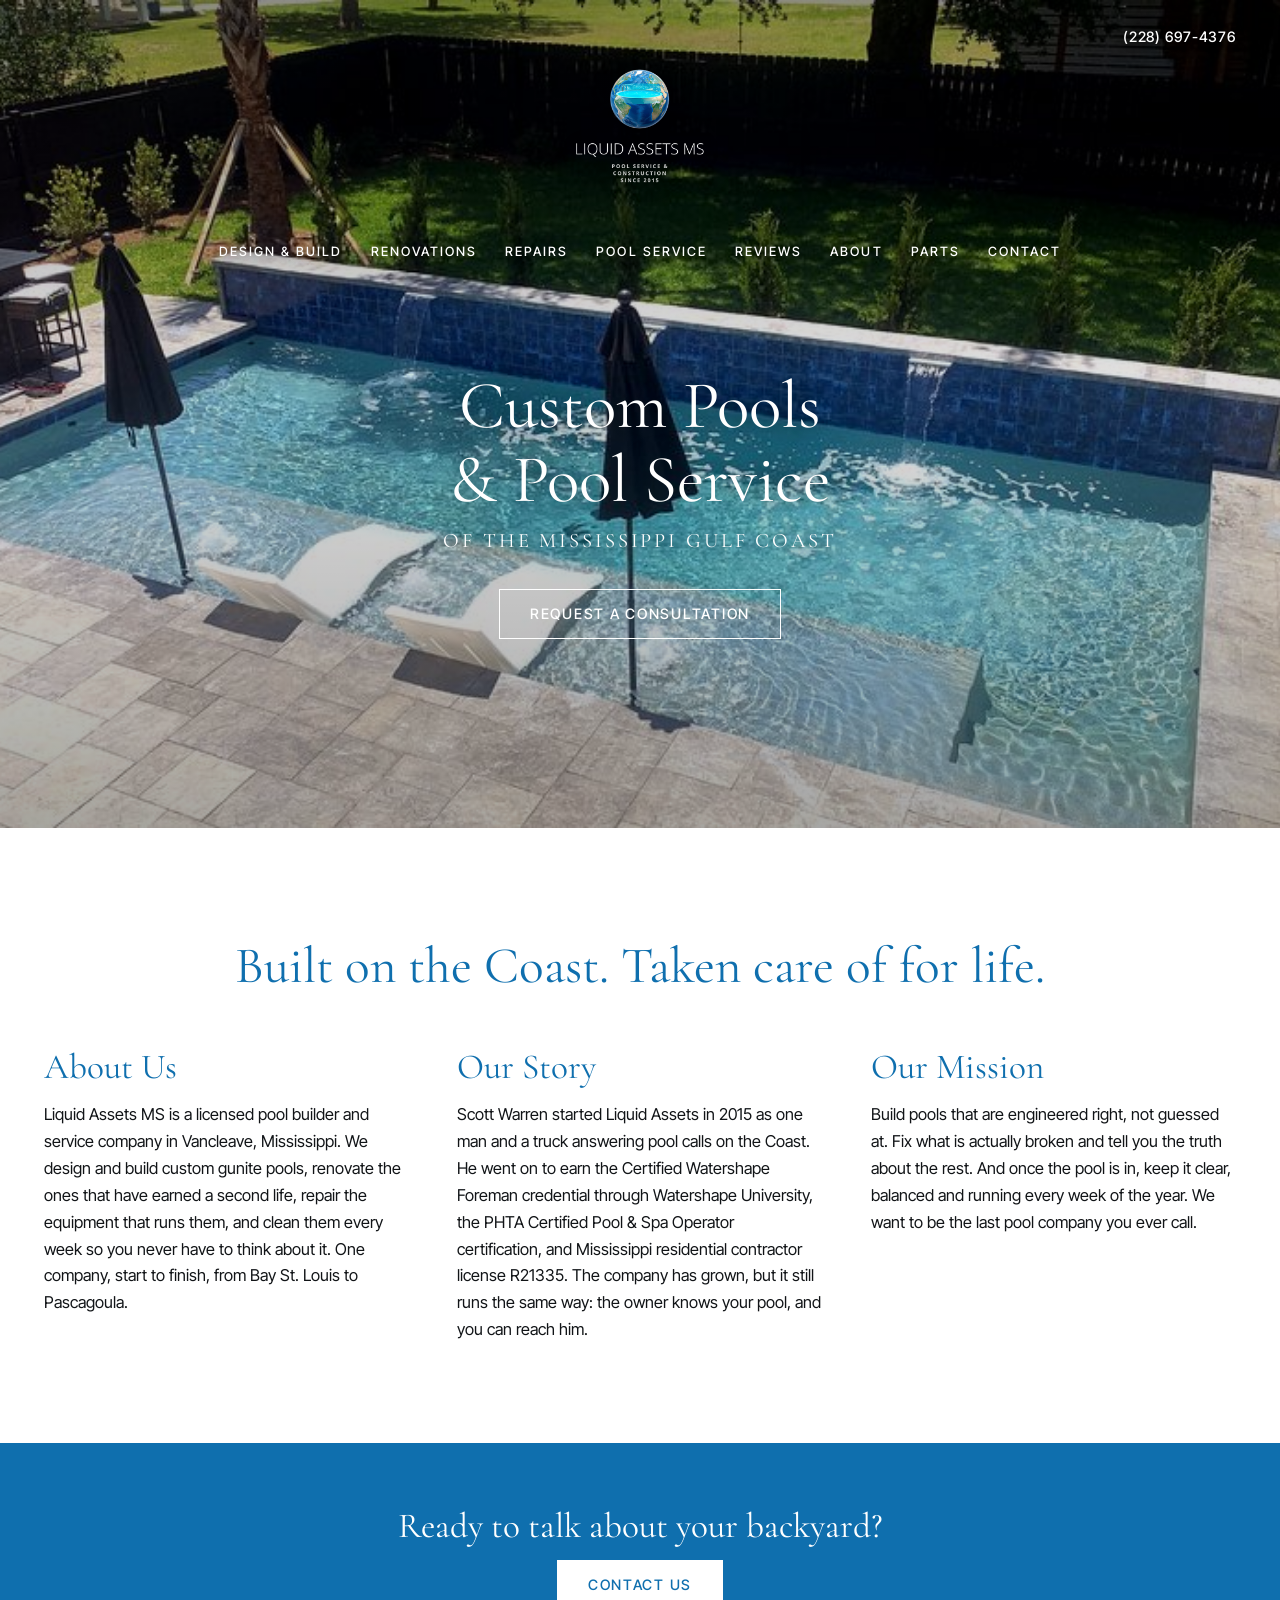
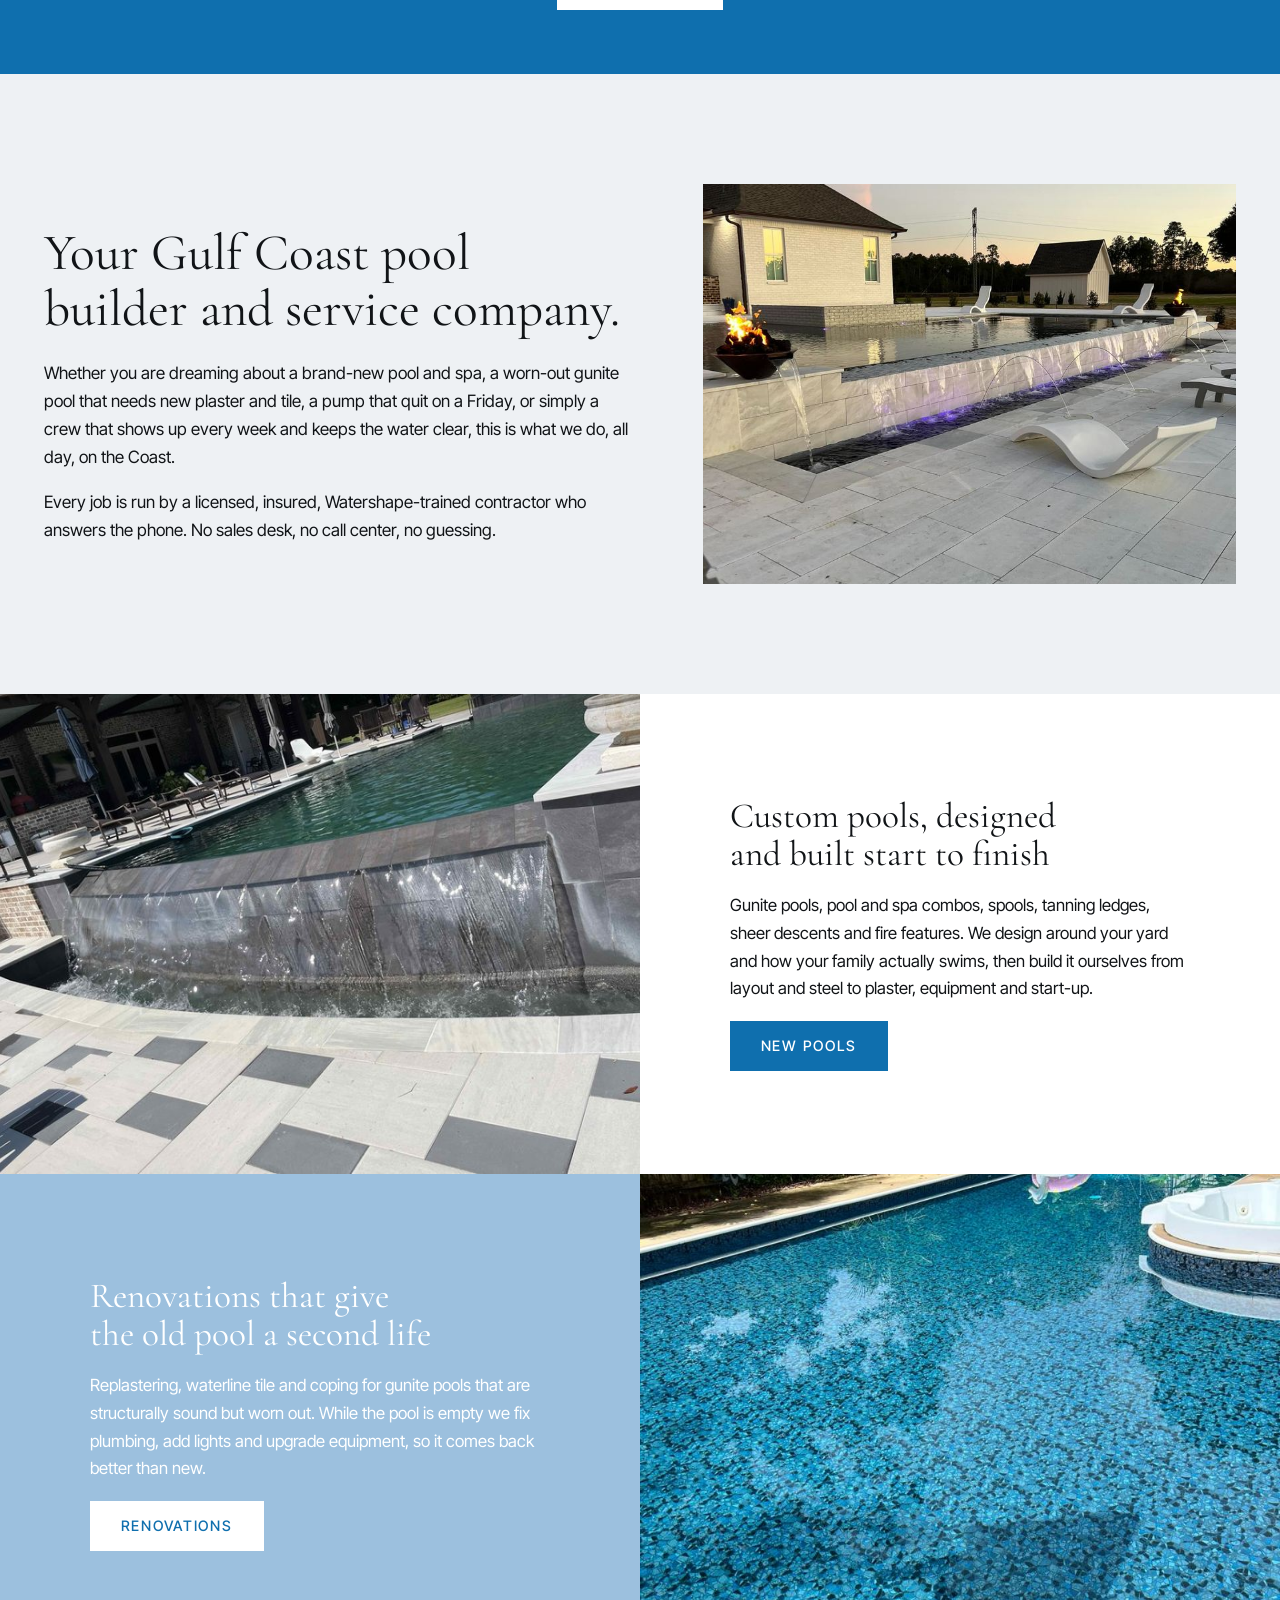
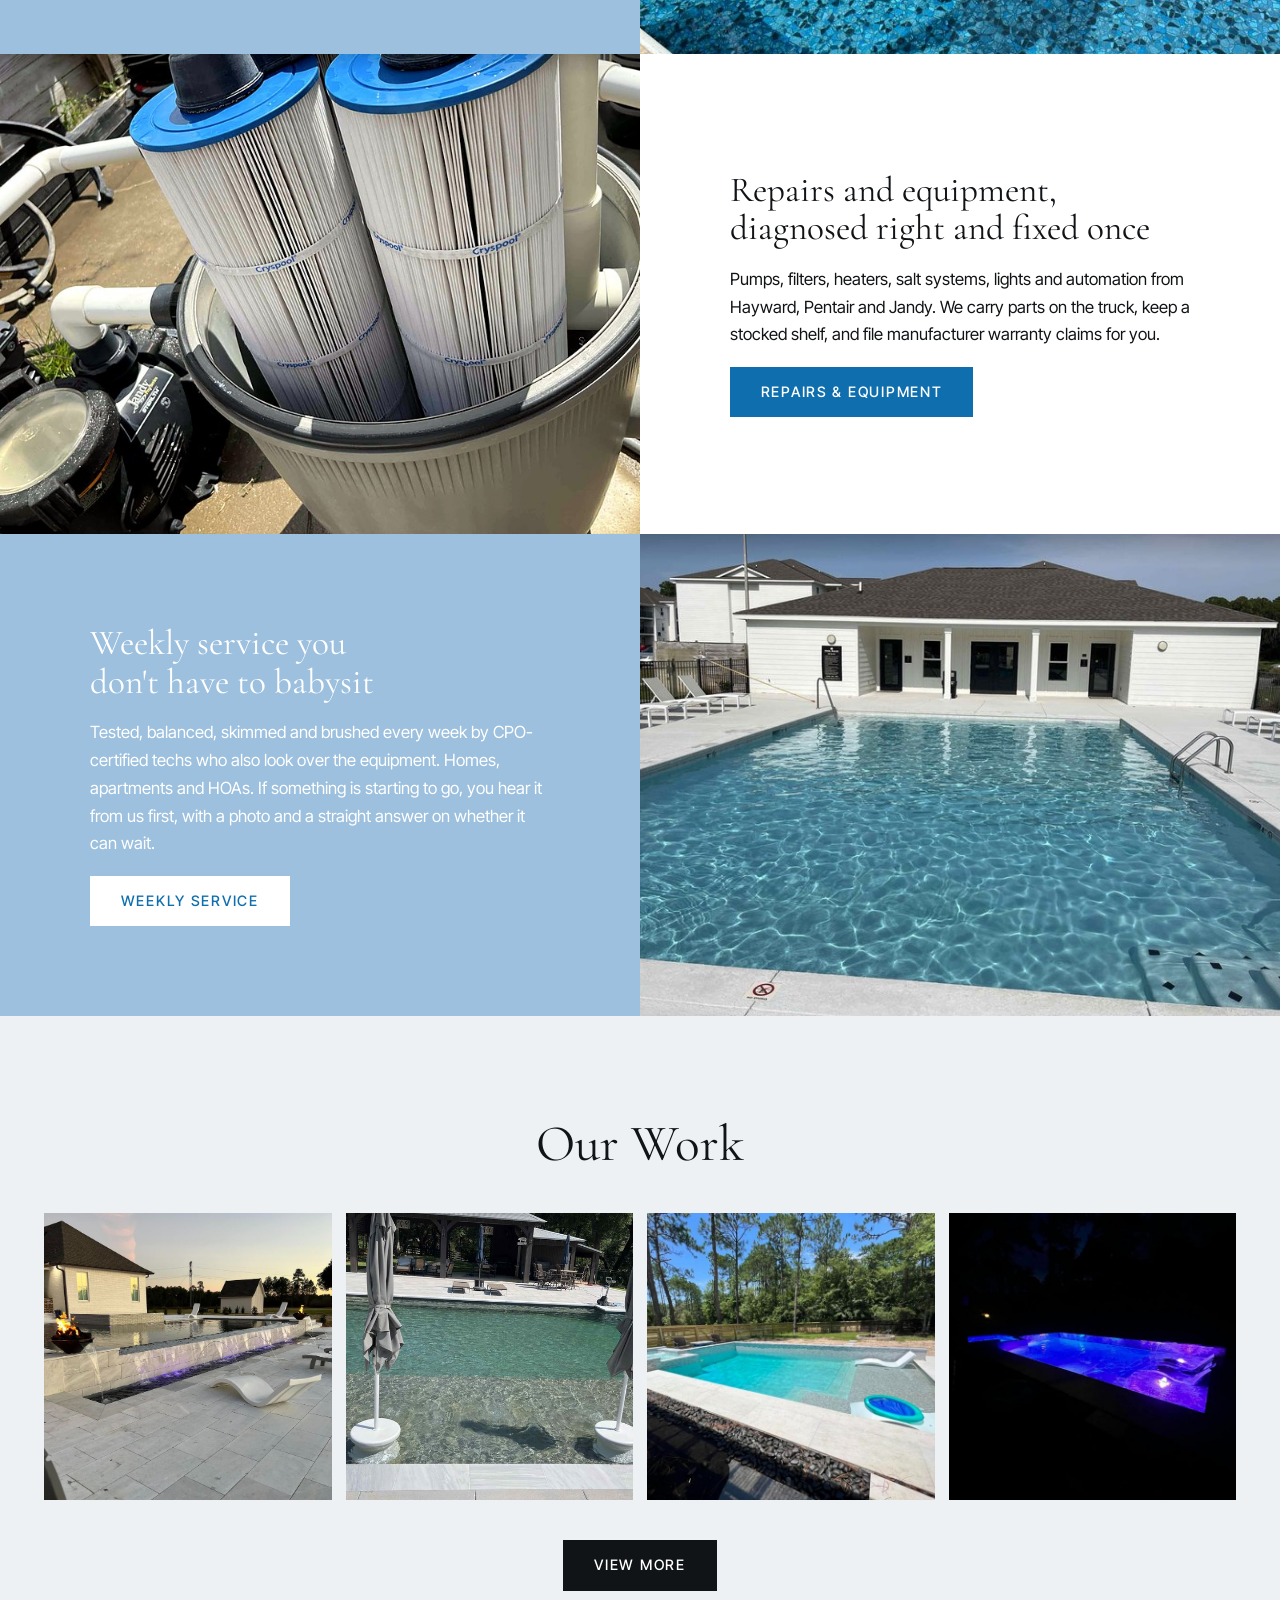
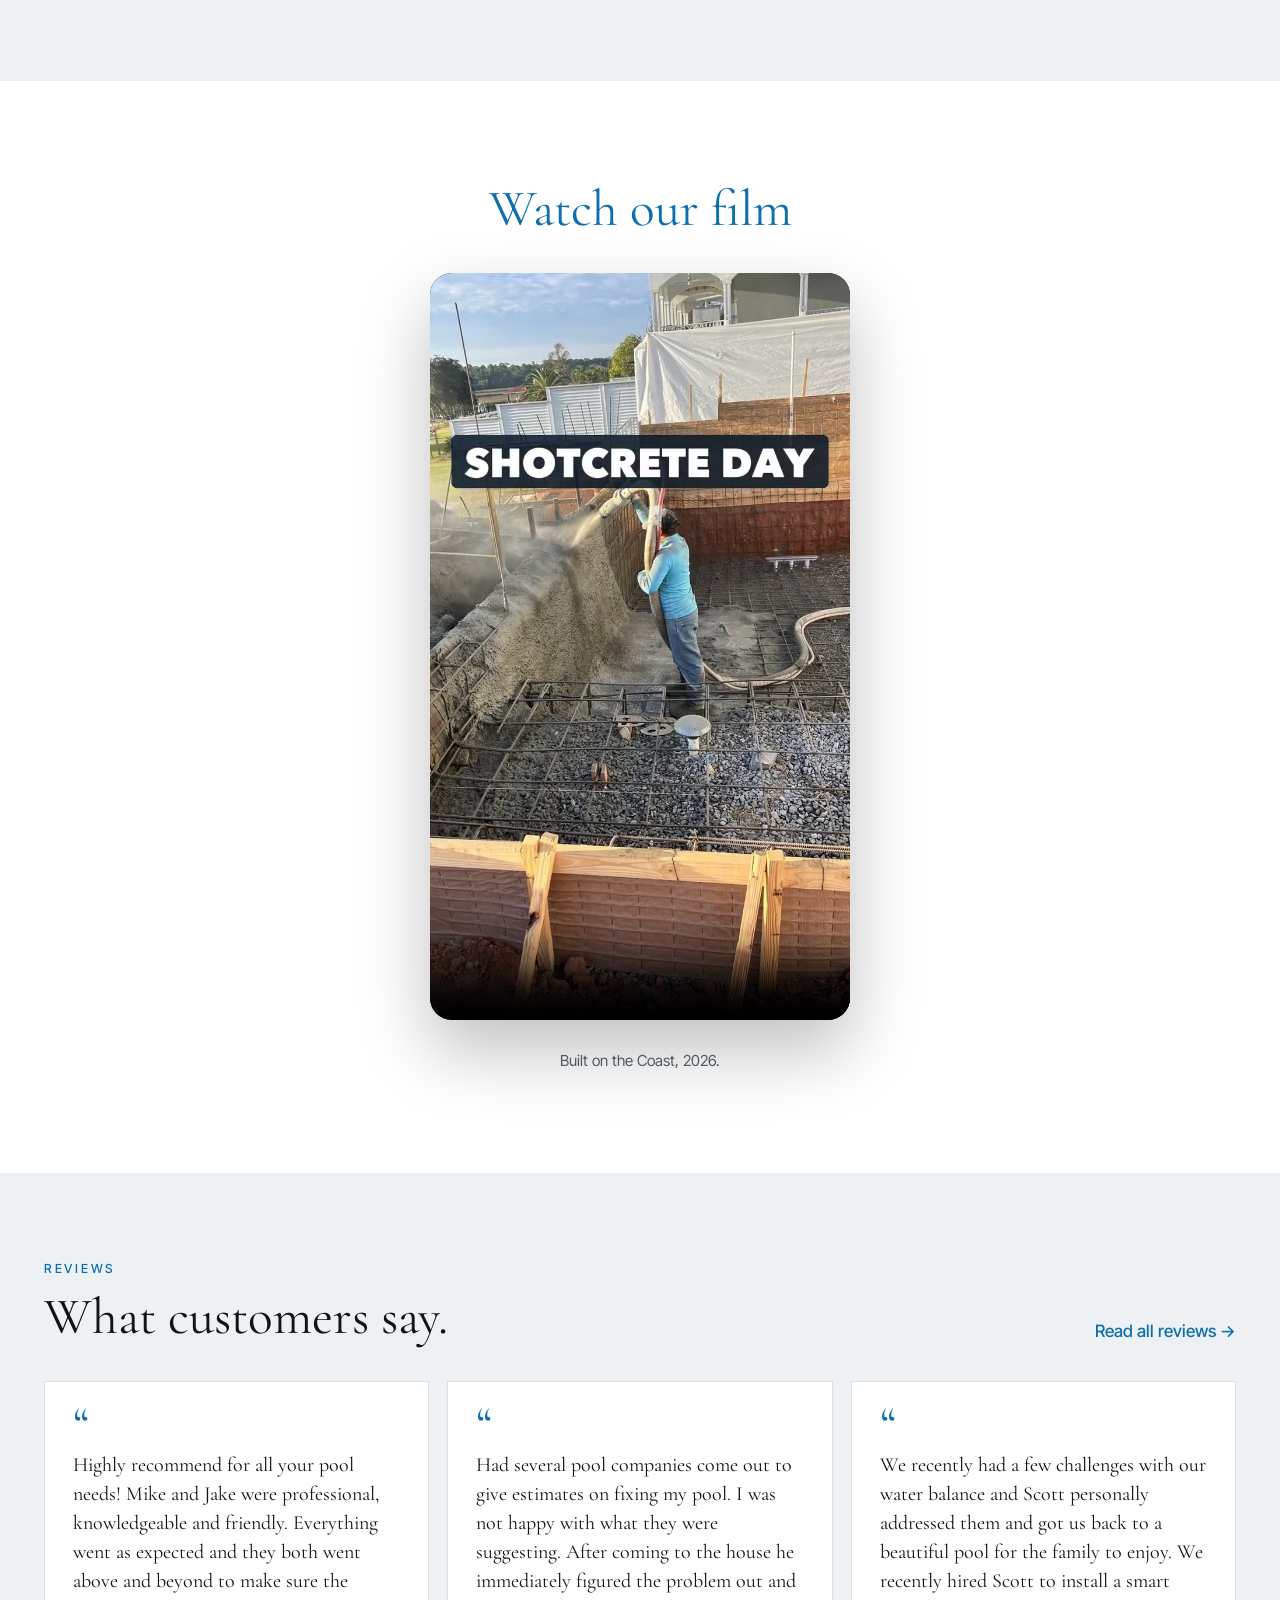
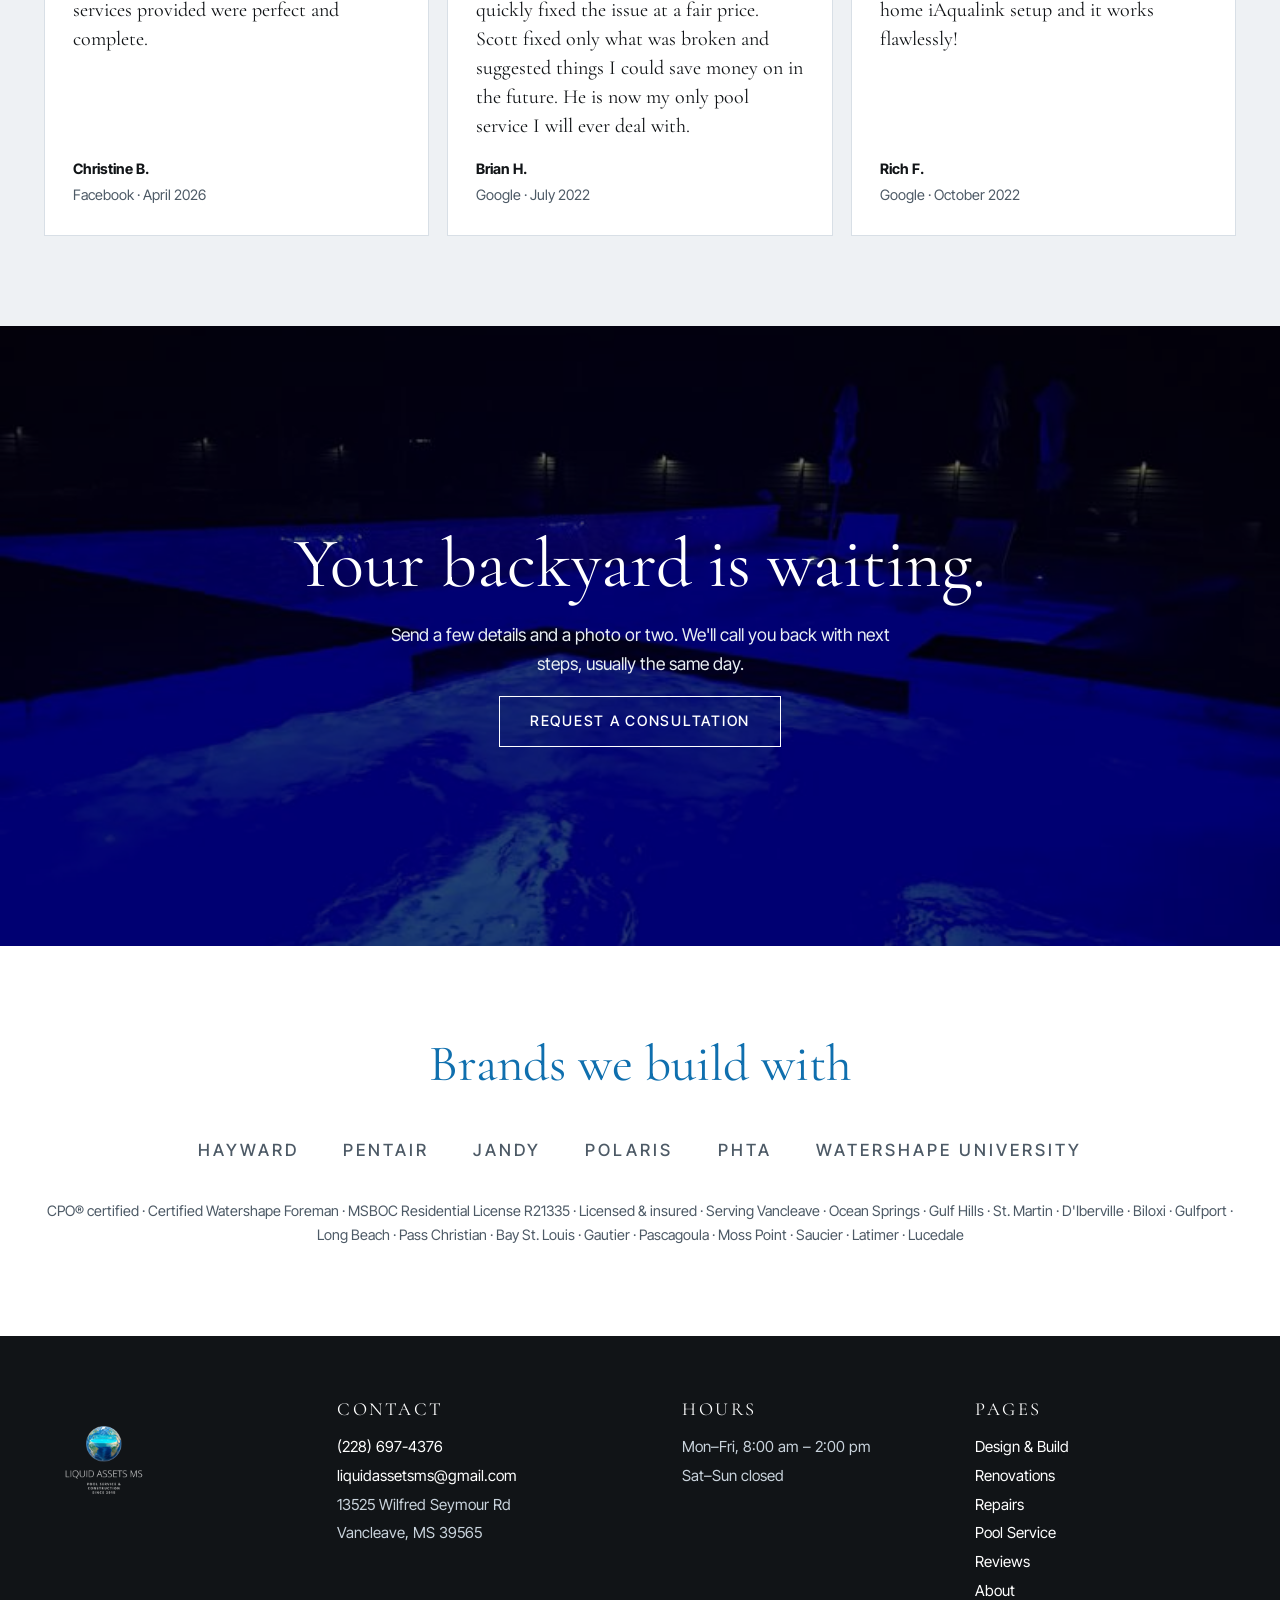
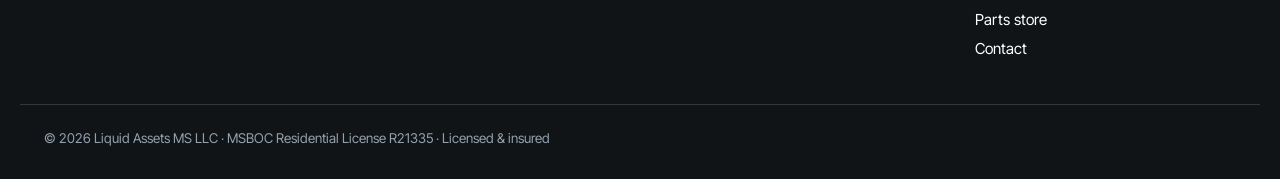
==== commit dd88c032: "Hero photo: Pass Christian pool with tile wall and waterfalls (Scott picked B, 2026-10-06) Co-Author" ====
--- a/index.html
+++ b/index.html
@@ -25,7 +25,7 @@
 </header>
 <main id="main">
 <section class="hero">
-  <img class="hero-img" src="/img/spruill-spa-infinity-1600.jpg" srcset="/img/spruill-spa-infinity-800.jpg 800w, /img/spruill-spa-infinity-1600.jpg 1600w" sizes="(max-width: 760px) 100vw, 50vw" alt="Spa in front of an infinity-edge pool looking out over a lake at a custom pool in Pass Christian" loading="eager" fetchpriority="high">
+  <img class="hero-img" src="/img/hero-passchristian-1600.jpg" srcset="/img/hero-passchristian-800.jpg 800w, /img/hero-passchristian-1600.jpg 1600w" sizes="(max-width: 760px) 100vw, 50vw" alt="Pool with a raised blue-tile wall, sheer-descent waterfalls and ledge loungers at a custom pool in Pass Christian" loading="eager" fetchpriority="high">
   <div class="hero-shade"></div>
   <div class="hero-copy">
     <h1>Custom Pools &amp; Pool Service</h1>
